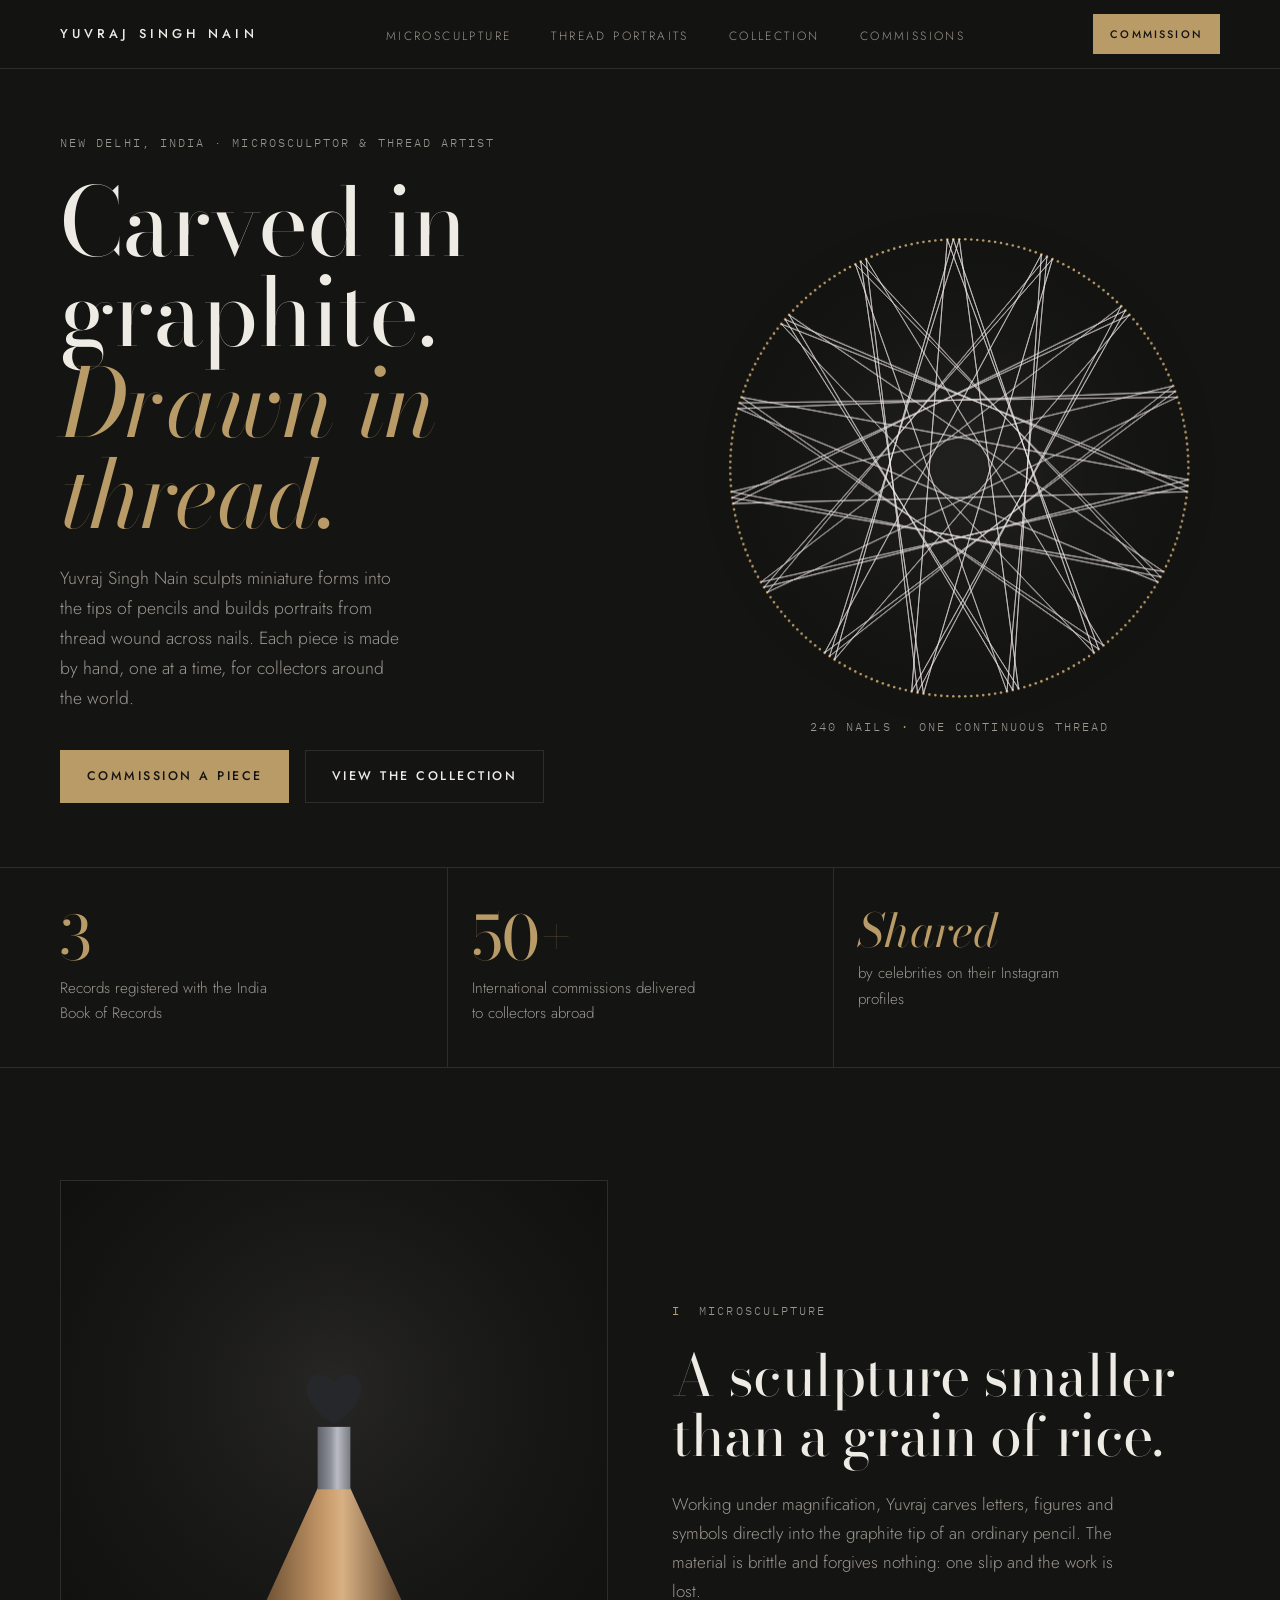
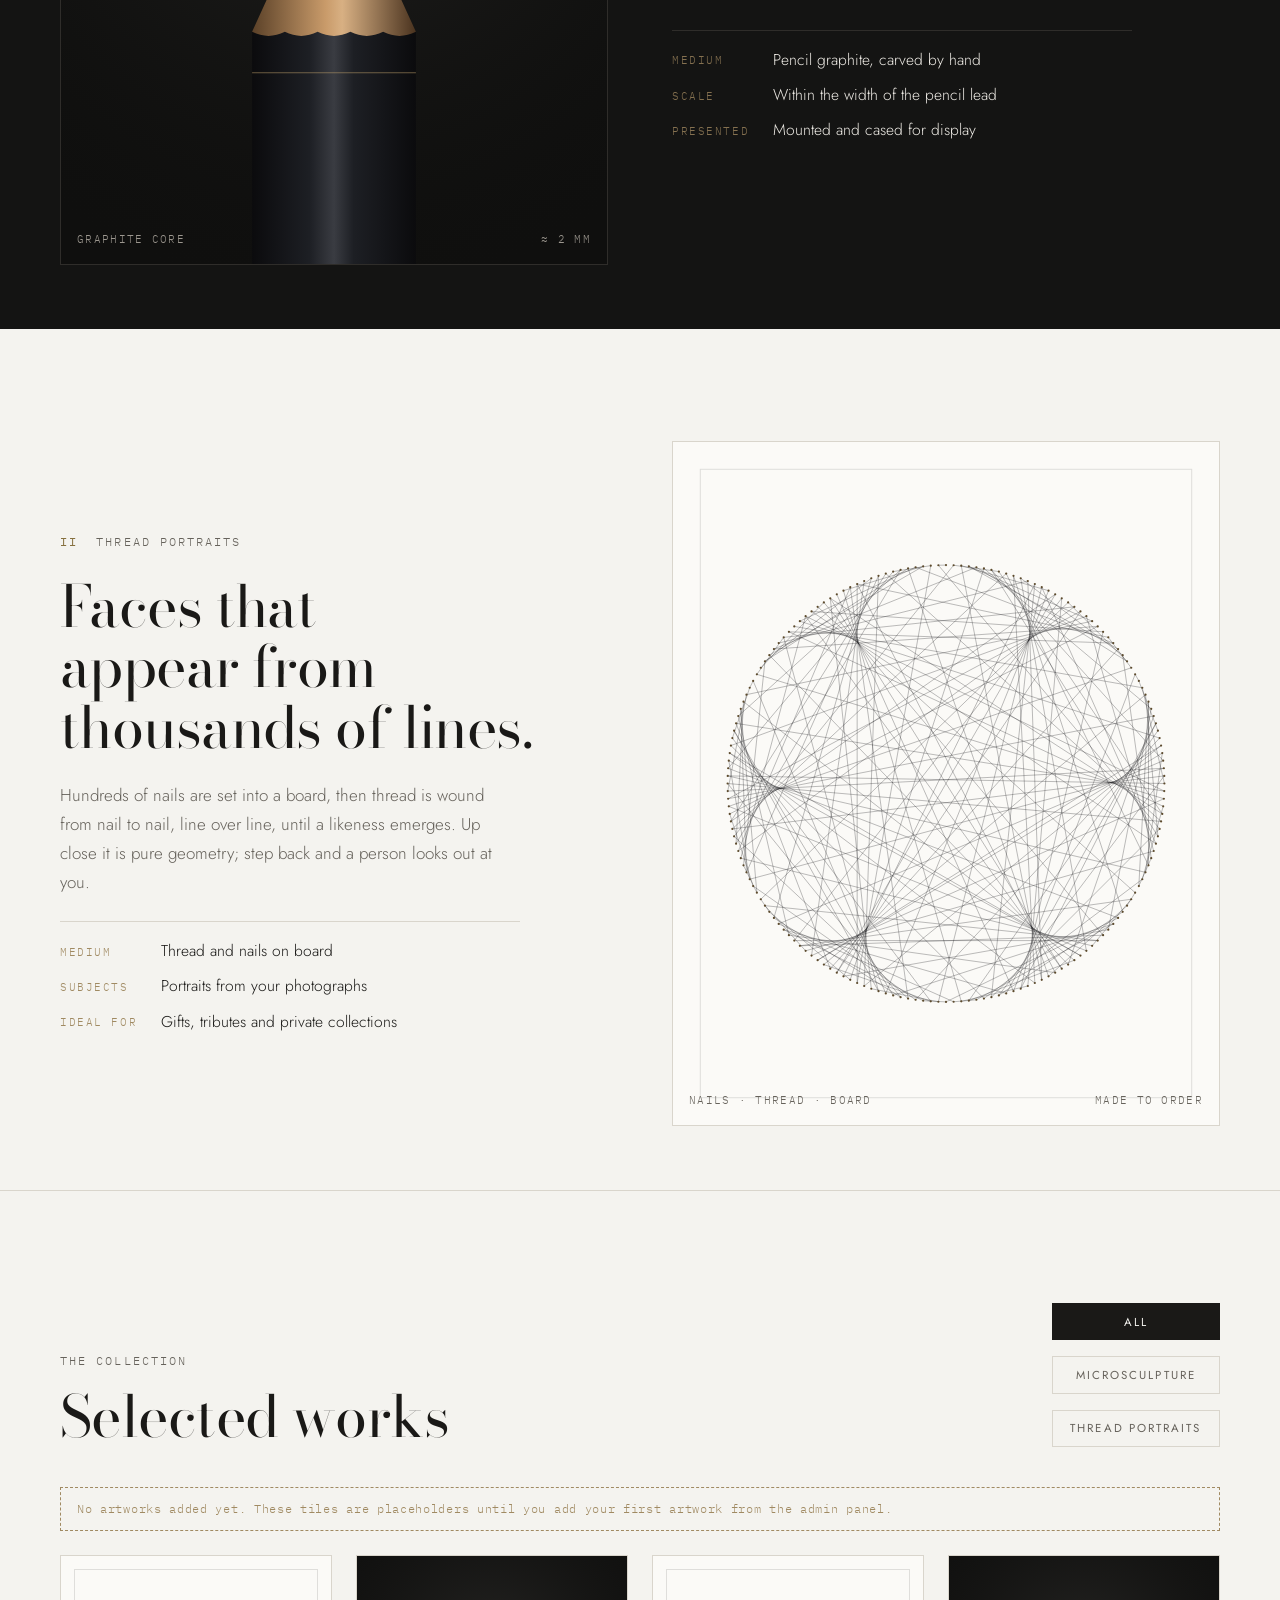
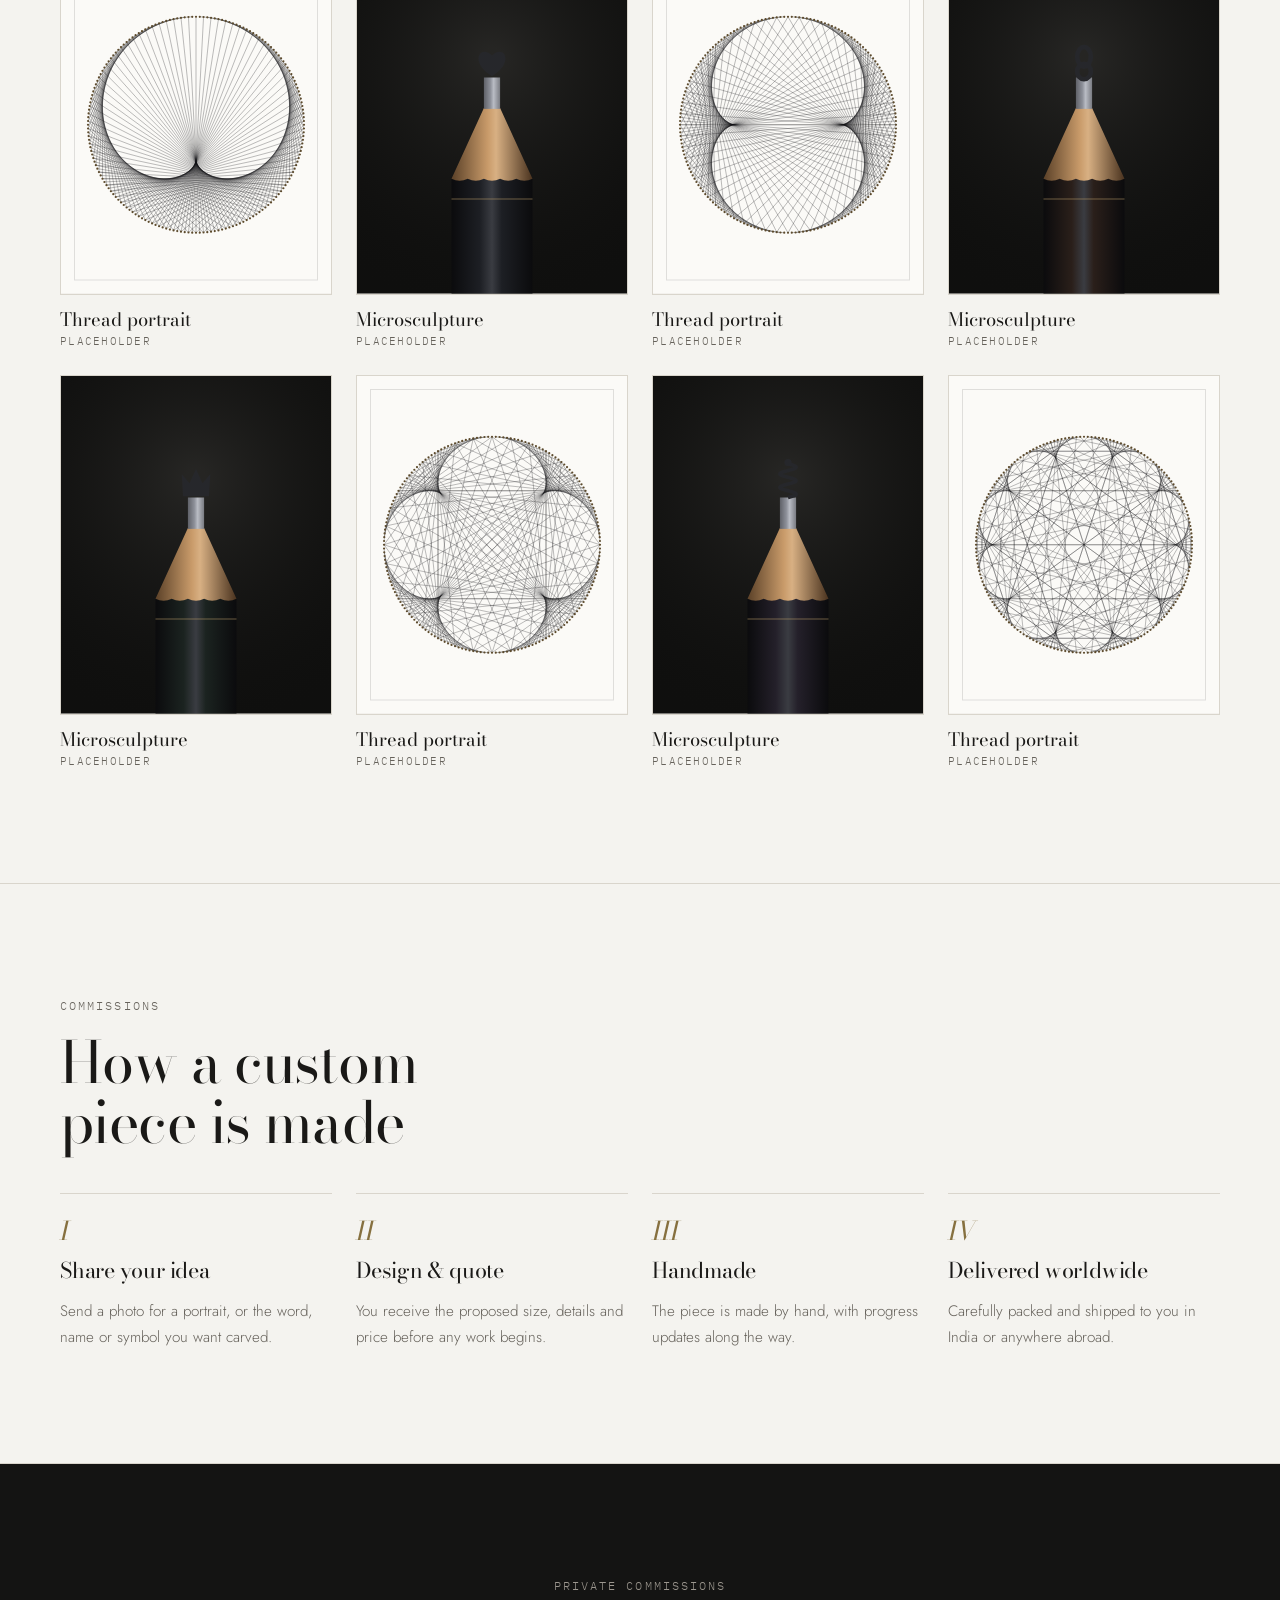
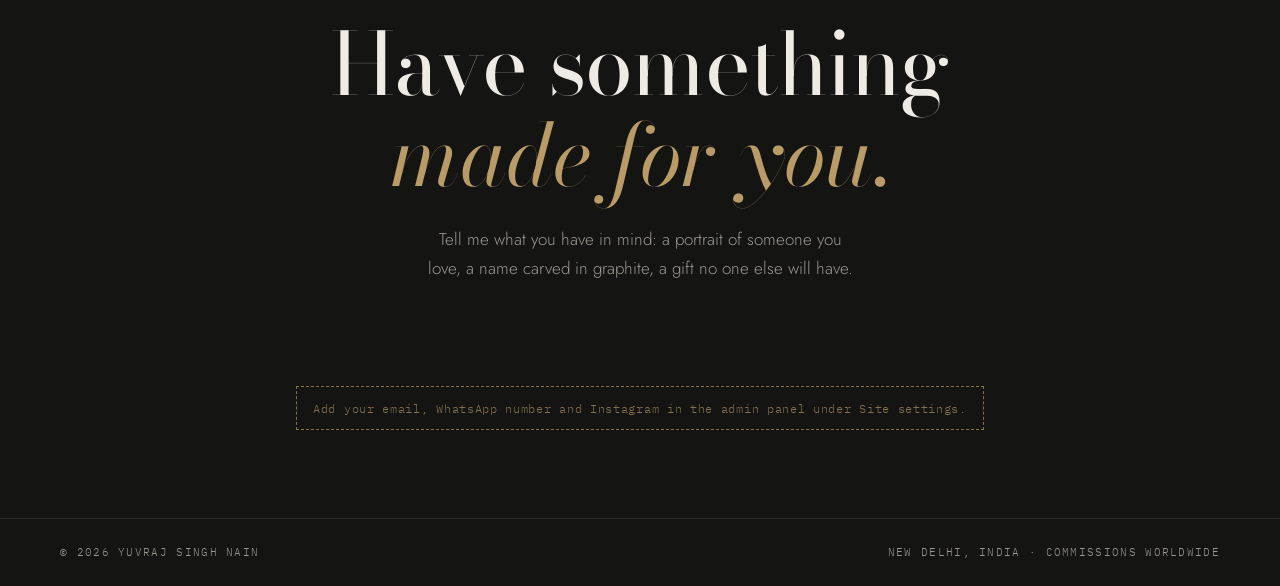
==== index.html @ bcdef19e "Add files via upload" ====
<!doctype html>
<html lang="en">
<head>
<meta charset="utf-8">
<meta name="viewport" content="width=device-width, initial-scale=1, viewport-fit=cover">
<title>Yuvraj Singh Nain</title>
<meta name="claude:viewport-fit-sides" content="cover">
<meta name="description" content="Yuvraj Singh Nain, Delhi-based artist carving microsculptures on pencil tips and creating thread-and-nail portraits. Custom commissions worldwide.">
<meta property="og:title" content="Yuvraj Singh Nain">
<meta property="og:description" content="Microsculptures on pencil tips and thread-and-nail portraits. Custom commissions worldwide.">
<link rel="preconnect" href="https://fonts.googleapis.com">
<link rel="preconnect" href="https://fonts.gstatic.com" crossorigin>
<link rel="stylesheet" href="https://fonts.googleapis.com/css2?family=Bodoni+Moda:ital,opsz,wght@0,6..96,400;0,6..96,500;1,6..96,400&family=Jost:wght@300;400;500&family=IBM+Plex+Mono:wght@400&display=swap">
<style>
/* Layout: a museum of two rooms — a near-black vitrine for the graphite microsculptures and a soft gallery-white room for the thread portraits and collection. Neutral walls so the art carries all the color; antique gold only on numerals and the call to action. */
:root{
  --bg:#141413;          /* vitrine black, neutral */
  --surface:#1C1B19;     /* display plinth */
  --line:#2F2D2A;        /* hairline */
  --fg:#EEEBE5;          /* gallery white */
  --muted:#9C978F;       /* warm grey */
  --brass:#B99B67;       /* antique gold */
  --brass-dim:#857150;
  --on-gold:#141413;
  --display:"Bodoni Moda", "Didot", "Bodoni 72", Georgia, serif;
  --body:"Jost", "Futura", "Century Gothic", system-ui, sans-serif;
  --mono:"IBM Plex Mono", ui-monospace, "SF Mono", Menlo, monospace;
  --s1:.75rem; --s2:1rem; --s3:1.5rem; --s4:2.5rem; --s5:4rem; --s6:7rem;
  color-scheme:dark;
}
*{box-sizing:border-box}
html{scroll-behavior:smooth}
@media (prefers-reduced-motion:reduce){html{scroll-behavior:auto}}
body{margin:0;background:var(--bg);color:var(--fg);font-family:var(--body);font-weight:300;font-size:1.0625rem;line-height:1.7;-webkit-font-smoothing:antialiased}
img{max-width:100%}
[hidden]{display:none!important}
/* gallery-white rooms */
.ivory{--bg:#F4F3EF;--surface:#EBE9E3;--line:#D9D5CC;--fg:#1A1917;--muted:#66625B;--brass:#86703F;--brass-dim:#A08A62;background:var(--bg);color:var(--fg)}
body::before{content:"";position:fixed;inset:0 0 auto;height:env(safe-area-inset-top,0px);z-index:10;background:var(--bg)}
a{color:inherit}
:focus-visible{outline:1px solid var(--brass);outline-offset:4px}
.wrap{max-width:1240px;margin-inline:auto;padding-left:max(16px,env(safe-area-inset-left,0px));padding-right:max(16px,env(safe-area-inset-right,0px))}
@media (min-width:760px){.wrap{padding-left:max(40px,env(safe-area-inset-left,0px));padding-right:max(40px,env(safe-area-inset-right,0px))}}

.eyebrow{font-family:var(--mono);font-size:.72rem;letter-spacing:.18em;text-transform:uppercase;color:var(--muted)}
.eyebrow b{color:var(--brass);font-weight:400}
h1,h2,h3{font-family:var(--display);font-weight:400;margin:0;text-wrap:balance;letter-spacing:-.01em}
h2{font-size:clamp(2.2rem,5vw,3.6rem);line-height:1.05}
p{margin:0}

.btn{display:inline-flex;align-items:center;gap:.7rem;padding:.95rem 1.6rem;font-family:var(--body);font-size:.78rem;font-weight:500;letter-spacing:.2em;text-transform:uppercase;text-decoration:none;border:1px solid var(--brass);color:var(--on-gold);background:var(--brass);transition:background .3s,color .3s;cursor:pointer}
.btn:hover{background:transparent;color:var(--brass)}
.btn.ghost{background:transparent;color:var(--fg);border-color:var(--line)}
.btn.ghost:hover{border-color:var(--brass);color:var(--brass)}
.btn svg{width:14px;height:14px}

header.nav{position:sticky;top:env(safe-area-inset-top,0px);z-index:20;background:color-mix(in srgb,var(--bg) 88%,transparent);backdrop-filter:blur(10px);-webkit-backdrop-filter:blur(10px);border-bottom:1px solid var(--line)}
.nav .wrap{display:flex;align-items:center;justify-content:space-between;gap:var(--s2);height:68px}
.mark{font-family:var(--body);font-weight:500;font-size:.8rem;letter-spacing:.32em;text-decoration:none;white-space:nowrap}
.nav ul{display:flex;gap:var(--s4);list-style:none;margin:0;padding:0}
.nav ul a{font-size:.75rem;letter-spacing:.2em;text-transform:uppercase;text-decoration:none;color:var(--muted);transition:color .25s}
.nav ul a:hover{color:var(--fg)}
.nav .btn{padding:.6rem 1rem;font-size:.68rem}
@media (max-width:820px){.nav ul{display:none}}
@media (max-width:420px){.mark{letter-spacing:.2em;font-size:.72rem}}

.hero{padding-block:var(--s5) var(--s5);border-bottom:1px solid var(--line)}
.hero .wrap{display:grid;grid-template-columns:1.05fr .95fr;gap:var(--s5);align-items:center}
.hero-copy{min-width:0;display:grid;gap:var(--s3)}
.hero h1{font-size:clamp(2.9rem,7.4vw,6.4rem);line-height:.96}
.hero h1 em{font-style:italic;color:var(--brass)}
.hero .lede{max-width:34ch;color:var(--muted);font-size:1.1rem}
.hero .ctas{display:flex;flex-wrap:wrap;gap:var(--s2);padding-top:var(--s1)}
.loom{position:relative;max-width:100%;aspect-ratio:1/1;width:100%;margin:0}
.loom canvas{width:100%;height:100%;display:block}
.loom figcaption{position:absolute;left:0;right:0;bottom:-.5rem;text-align:center}
@media (max-width:860px){.hero .wrap{grid-template-columns:1fr;gap:var(--s4)}.loom{max-width:460px;margin-inline:auto}}

.honours{border-bottom:1px solid var(--line)}
.honours .wrap{display:grid;grid-template-columns:repeat(var(--cols,3),1fr)}
.honour{padding-block:var(--s4);padding-inline:var(--s3);display:grid;gap:.4rem;align-content:start;border-left:1px solid var(--line)}
.honour:first-child{border-left:0;padding-left:0}
.honour .n{font-family:var(--display);font-size:clamp(2.6rem,5vw,3.8rem);line-height:1;color:var(--brass);font-variant-numeric:lining-nums}
.honour .n.word{font-style:italic;font-size:clamp(2rem,3.8vw,2.9rem)}
.honour p{color:var(--muted);font-size:.95rem;max-width:26ch}
@media (max-width:760px){.honours .wrap{grid-template-columns:1fr}.honour{border-left:0;border-top:1px solid var(--line);padding-inline:0;padding-block:var(--s3)}.honour:first-child{border-top:0}}
.records{border-bottom:1px solid var(--line);padding-block:var(--s3)}
.records .wrap{display:flex;flex-wrap:wrap;align-items:baseline;gap:var(--s1) var(--s4)}
.records ul{display:flex;flex-wrap:wrap;gap:var(--s1) var(--s4);list-style:none;margin:0;padding:0}
.records li{font-family:var(--display);font-style:italic;font-size:1.1rem}
.records li::before{content:"✦";font-style:normal;font-size:.6rem;color:var(--brass);margin-right:.6rem;vertical-align:.25em}

.chapter{padding-block:var(--s6) var(--s5)}
.chapter .wrap{display:grid;grid-template-columns:1fr 1fr;gap:var(--s5);align-items:center}
.chapter.flip .plate{order:2}
.plate{position:relative;background:var(--surface);border:1px solid var(--line);aspect-ratio:4/5;max-width:100%;overflow:hidden;margin:0}
.plate canvas,.plate img{width:100%;height:100%;display:block;object-fit:cover}
.plate .scale{position:absolute;left:var(--s2);right:var(--s2);bottom:var(--s2);display:flex;justify-content:space-between;gap:var(--s1);font-family:var(--mono);font-size:.68rem;letter-spacing:.12em;color:var(--muted);text-transform:uppercase}
.plate.has-photo .scale{display:none}
.chapter-copy{min-width:0;display:grid;gap:var(--s3)}
.chapter-copy p{color:var(--muted);max-width:46ch}
.spec{display:grid;grid-template-columns:auto 1fr;gap:.55rem var(--s3);margin:0;padding-top:var(--s2);border-top:1px solid var(--line);max-width:46ch}
.spec dt{font-family:var(--mono);font-size:.7rem;letter-spacing:.14em;text-transform:uppercase;color:var(--brass-dim);padding-top:.3rem}
.spec dd{margin:0;font-size:.98rem}
@media (max-width:860px){.chapter{padding-block:var(--s5) var(--s4)}.chapter .wrap{grid-template-columns:1fr;gap:var(--s4)}.chapter.flip .plate{order:0}}

.collection{padding-block:var(--s6);border-top:1px solid var(--line)}
.col-head{display:flex;flex-wrap:wrap;align-items:end;justify-content:space-between;gap:var(--s3);margin-bottom:var(--s4)}
.col-head > div{display:grid;gap:var(--s2)}
.filters{display:flex;flex-wrap:wrap;gap:.4rem}
.filters button{font-family:var(--body);font-size:.72rem;letter-spacing:.18em;text-transform:uppercase;padding:.6rem 1.1rem;background:transparent;color:var(--muted);border:1px solid var(--line);cursor:pointer;transition:all .25s}
.filters button:hover{color:var(--fg)}
.filters button[aria-pressed="true"]{color:var(--bg);background:var(--fg);border-color:var(--fg)}
.note{font-family:var(--mono);font-size:.72rem;letter-spacing:.06em;color:var(--brass-dim);border:1px dashed var(--brass-dim);padding:.7rem 1rem;margin-bottom:var(--s3)}
.grid{display:grid;grid-template-columns:repeat(4,1fr);gap:var(--s3)}
@media (max-width:1000px){.grid{grid-template-columns:repeat(3,1fr)}}
@media (max-width:720px){.grid{grid-template-columns:repeat(2,1fr);gap:var(--s2)}}
.work{display:grid;gap:.8rem;align-content:start;background:none;border:0;padding:0;color:inherit;text-align:left;cursor:zoom-in;font:inherit;min-width:0}
.work .frame{background:var(--surface);border:1px solid var(--line);aspect-ratio:4/5;max-width:100%;overflow:hidden;position:relative}
.work canvas,.work img{width:100%;height:100%;display:block;object-fit:cover;transition:transform .9s cubic-bezier(.2,.7,.2,1)}
.work:hover canvas,.work:hover img{transform:scale(1.04)}
.work .cap{display:grid;gap:.15rem;min-width:0}
.work .t{font-family:var(--display);font-size:1.15rem;line-height:1.25;overflow-wrap:anywhere}
.work .m{font-family:var(--mono);font-size:.66rem;letter-spacing:.12em;text-transform:uppercase;color:var(--muted)}

.process{padding-block:var(--s6);border-block:1px solid var(--line)}
.process h2{margin-bottom:var(--s4);max-width:16ch}
.steps{display:grid;grid-template-columns:repeat(4,1fr);gap:var(--s3);list-style:none;margin:0;padding:0;counter-reset:step}
.steps li{counter-increment:step;display:grid;gap:.6rem;align-content:start;padding-top:var(--s3);border-top:1px solid var(--line)}
.steps li::before{content:counter(step,upper-roman);font-family:var(--display);font-style:italic;font-size:1.6rem;color:var(--brass);line-height:1}
.steps h3{font-size:1.35rem}
.steps p{color:var(--muted);font-size:.95rem}
@media (max-width:900px){.steps{grid-template-columns:1fr 1fr}}
@media (max-width:520px){.steps{grid-template-columns:1fr}}

.contact{padding-block:var(--s6) var(--s5);text-align:center}
.contact .wrap{display:grid;justify-items:center;gap:var(--s3)}
.contact h2{font-size:clamp(2.6rem,7vw,5.4rem);max-width:14ch}
.contact h2 em{font-style:italic;color:var(--brass)}
.contact .lede{color:var(--muted);max-width:44ch}
.contact .ctas{display:flex;flex-wrap:wrap;justify-content:center;gap:var(--s2);padding-top:var(--s2)}
.contact-lines{display:flex;flex-wrap:wrap;justify-content:center;gap:var(--s1) var(--s4);font-family:var(--mono);font-size:.78rem;letter-spacing:.06em;color:var(--muted);padding-top:var(--s2)}
.contact-lines span{user-select:all;overflow-wrap:anywhere}

footer{border-top:1px solid var(--line);padding-block:var(--s3)}
footer .wrap{display:flex;flex-wrap:wrap;justify-content:space-between;gap:var(--s2);font-family:var(--mono);font-size:.68rem;letter-spacing:.12em;text-transform:uppercase;color:var(--muted)}

.lb{position:fixed;inset:0;z-index:50;background:color-mix(in srgb,var(--bg) 97%,transparent);display:grid;grid-template-rows:auto 1fr auto;padding:calc(env(safe-area-inset-top,0px) + 12px) max(16px,env(safe-area-inset-right,0px)) calc(env(safe-area-inset-bottom,0px) + 16px) max(16px,env(safe-area-inset-left,0px))}
.lb-top{display:flex;justify-content:space-between;align-items:center;gap:var(--s2)}
.lb button.x,.lb-nav button{background:transparent;color:var(--fg);border:1px solid var(--line);font-family:var(--body);font-size:.72rem;letter-spacing:.18em;text-transform:uppercase;padding:.6rem 1rem;cursor:pointer}
.lb button:hover{border-color:var(--brass);color:var(--brass)}
.lb-stage{display:grid;place-items:center;min-height:0;padding-block:var(--s2)}
.lb-stage canvas{max-height:100%;max-width:100%;aspect-ratio:4/5;height:min(72vh,900px);width:auto;border:1px solid var(--line)}
.lb-stage img{max-height:min(74vh,1100px);max-width:100%;object-fit:contain;display:block}
.lb-nav{display:flex;justify-content:space-between;align-items:center;gap:var(--s2)}
.lb-cap{text-align:center;display:grid;gap:.2rem;min-width:0}
.lb-cap .t{font-family:var(--display);font-size:1.4rem}
.lb-cap .d{color:var(--muted);font-size:.92rem;max-width:56ch;margin-inline:auto}

.reveal{animation:rise 1.1s cubic-bezier(.2,.7,.2,1) both}
.reveal.d2{animation-delay:.12s}.reveal.d3{animation-delay:.24s}.reveal.d4{animation-delay:.36s}
@keyframes rise{from{transform:translateY(14px);opacity:.001}to{transform:none;opacity:1}}
@media (prefers-reduced-motion:reduce){.reveal{animation:none}.work canvas,.work img{transition:none}}
</style>
</head>
<body>

<header class="nav">
  <div class="wrap">
    <a class="mark" href="#top">YUVRAJ SINGH NAIN</a>
    <ul>
      <li><a href="#microsculpture">Microsculpture</a></li>
      <li><a href="#thread">Thread portraits</a></li>
      <li><a href="#collection">Collection</a></li>
      <li><a href="#commission">Commissions</a></li>
    </ul>
    <a class="btn" href="#contact">Commission</a>
  </div>
</header>

<main id="top">
  <section class="hero">
    <div class="wrap">
      <div class="hero-copy">
        <p class="eyebrow reveal" data-k="tagline">New Delhi, India · Microsculptor &amp; thread artist</p>
        <h1 class="reveal d2"><span data-k="heading_line1">Carved in graphite.</span><br><em data-k="heading_line2">Drawn in thread.</em></h1>
        <p class="lede reveal d3" data-k="intro"></p>
        <div class="ctas reveal d4">
          <a class="btn" href="#contact">Commission a piece</a>
          <a class="btn ghost" href="#collection">View the collection</a>
        </div>
      </div>
      <figure class="loom reveal d2">
        <canvas id="loom" aria-label="Animated thread artwork: a single thread woven between nails around a circle"></canvas>
        <figcaption class="eyebrow">240 nails <b>·</b> one continuous thread</figcaption>
      </figure>
    </div>
  </section>

  <section class="honours" aria-label="Recognition">
    <div class="wrap" id="honours"></div>
  </section>
  <section class="records" id="records" hidden aria-label="India Book of Records">
    <div class="wrap">
      <span class="eyebrow">India Book of Records</span>
      <ul id="records-list"></ul>
    </div>
  </section>

  <section class="chapter" id="microsculpture">
    <div class="wrap">
      <figure class="plate" id="micro-plate">
        <canvas data-art="pencil" data-v="0" aria-label="Illustration of a pencil tip carved into a miniature form"></canvas>
        <div class="scale"><span>Graphite core</span><span>≈ 2 mm</span></div>
      </figure>
      <div class="chapter-copy">
        <p class="eyebrow"><b>I</b> &nbsp;Microsculpture</p>
        <h2 data-k="micro_heading"></h2>
        <p data-k="micro_text"></p>
        <dl class="spec">
          <dt>Medium</dt><dd>Pencil graphite, carved by hand</dd>
          <dt>Scale</dt><dd>Within the width of the pencil lead</dd>
          <dt>Presented</dt><dd>Mounted and cased for display</dd>
        </dl>
      </div>
    </div>
  </section>

  <section class="chapter flip ivory" id="thread">
    <div class="wrap">
      <figure class="plate" id="thread-plate">
        <canvas data-art="thread" data-v="3" aria-label="Illustration of thread stretched between nails on a board"></canvas>
        <div class="scale"><span>Nails · thread · board</span><span>Made to order</span></div>
      </figure>
      <div class="chapter-copy">
        <p class="eyebrow"><b>II</b> &nbsp;Thread portraits</p>
        <h2 data-k="thread_heading"></h2>
        <p data-k="thread_text"></p>
        <dl class="spec">
          <dt>Medium</dt><dd>Thread and nails on board</dd>
          <dt>Subjects</dt><dd>Portraits from your photographs</dd>
          <dt>Ideal for</dt><dd>Gifts, tributes and private collections</dd>
        </dl>
      </div>
    </div>
  </section>

  <section class="collection ivory" id="collection">
    <div class="wrap">
      <div class="col-head">
        <div>
          <p class="eyebrow">The collection</p>
          <h2>Selected works</h2>
        </div>
        <div class="filters" role="group" aria-label="Filter works">
          <button type="button" id="f-all" data-f="all" aria-pressed="true">All</button>
          <button type="button" id="f-pencil" data-f="pencil" aria-pressed="false">Microsculpture</button>
          <button type="button" id="f-thread" data-f="thread" aria-pressed="false">Thread portraits</button>
        </div>
      </div>
      <p class="note" id="empty-note" hidden>No artworks added yet. These tiles are placeholders until you add your first artwork from the admin panel.</p>
      <div class="grid" id="grid"></div>
    </div>
  </section>

  <section class="process ivory" id="commission">
    <div class="wrap">
      <p class="eyebrow" style="margin-bottom:var(--s2)">Commissions</p>
      <h2>How a custom piece is made</h2>
      <ol class="steps">
        <li><h3>Share your idea</h3><p>Send a photo for a portrait, or the word, name or symbol you want carved.</p></li>
        <li><h3>Design &amp; quote</h3><p>You receive the proposed size, details and price before any work begins.</p></li>
        <li><h3>Handmade</h3><p>The piece is made by hand, with progress updates along the way.</p></li>
        <li><h3>Delivered worldwide</h3><p>Carefully packed and shipped to you in India or anywhere abroad.</p></li>
      </ol>
    </div>
  </section>

  <section class="contact" id="contact">
    <div class="wrap">
      <p class="eyebrow">Private commissions</p>
      <h2><span data-k="contact_heading_1"></span> <em data-k="contact_heading_2"></em></h2>
      <p class="lede" data-k="contact_text"></p>
      <div class="ctas">
        <a class="btn" id="c-email" href="#" hidden>
          <svg viewBox="0 0 16 16" fill="none" stroke="currentColor" stroke-width="1.2" aria-hidden="true"><rect x="1.5" y="3" width="13" height="10"/><path d="M1.5 3.5 8 9l6.5-5.5"/></svg>
          Contact me
        </a>
        <a class="btn ghost" id="c-wa" href="#" target="_blank" rel="noopener" hidden>WhatsApp</a>
        <a class="btn ghost" id="c-ig" href="#" target="_blank" rel="noopener" hidden>Instagram</a>
      </div>
      <div class="contact-lines">
        <span id="l-email" hidden></span>
        <span id="l-wa" hidden></span>
      </div>
      <p class="note" id="contact-note" hidden>Add your email, WhatsApp number and Instagram in the admin panel under Site settings.</p>
    </div>
  </section>
</main>

<footer>
  <div class="wrap">
    <span>© <span id="year">2026</span> Yuvraj Singh Nain</span>
    <span>New Delhi, India · Commissions worldwide</span>
  </div>
</footer>

<div class="lb" id="lb" hidden role="dialog" aria-modal="true" aria-label="Artwork viewer">
  <div class="lb-top"><span class="eyebrow" id="lb-count"></span><button type="button" class="x" id="lb-close">Close</button></div>
  <div class="lb-stage" id="lb-stage"></div>
  <div class="lb-nav">
    <button type="button" id="lb-prev" aria-label="Previous work">Prev</button>
    <div class="lb-cap"><span class="t" id="lb-t"></span><span class="eyebrow" id="lb-m"></span><span class="d" id="lb-d"></span></div>
    <button type="button" id="lb-next" aria-label="Next work">Next</button>
  </div>
</div>

<script>
(() => {
  /* Default content, used only if the content files can't be loaded. */
  const DEFAULT_SITE = {
    tagline:"New Delhi, India · Microsculptor & thread artist",
    heading_line1:"Carved in graphite.", heading_line2:"Drawn in thread.",
    intro:"Yuvraj Singh Nain sculpts miniature forms into the tips of pencils and builds portraits from thread wound across nails. Each piece is made by hand, one at a time, for collectors around the world.",
    honours:[{number:"3",text:"Records registered with the India Book of Records"},{number:"50+",text:"International commissions delivered to collectors abroad"},{number:"Shared",text:"by celebrities on their Instagram profiles"}],
    records:[],
    micro_heading:"A sculpture smaller than a grain of rice.",
    micro_text:"Working under magnification, Yuvraj carves letters, figures and symbols directly into the graphite tip of an ordinary pencil. The material is brittle and forgives nothing: one slip and the work is lost.",
    micro_image:"",
    thread_heading:"Faces that appear from thousands of lines.",
    thread_text:"Hundreds of nails are set into a board, then thread is wound from nail to nail, line over line, until a likeness emerges. Up close it is pure geometry; step back and a person looks out at you.",
    thread_image:"",
    contact_heading_1:"Have something", contact_heading_2:"made for you.",
    contact_text:"Tell me what you have in mind: a portrait of someone you love, a name carved in graphite, a gift no one else will have.",
    email:"", whatsapp:"", instagram:""
  };

  const getJSON = async (path, fallback) => {
    try { const r = await fetch(path, {cache:'no-cache'}); if (!r.ok) throw 0; return await r.json(); }
    catch(e){ return fallback; }
  };
  /* Image paths saved by the admin panel may start with "/"; make them relative so the site works at any address. */
  const src = p => (p || '').trim().replace(/^\/+/, '');

  const C = getComputedStyle(document.documentElement);
  const BRASS = C.getPropertyValue('--brass').trim() || '#B99B67';
  const reduce = matchMedia('(prefers-reduced-motion: reduce)').matches;

  function fit(cv, ratio){
    const dpr = Math.min(window.devicePixelRatio || 1, 2);
    const r = cv.getBoundingClientRect();
    const w = Math.max(200, r.width || 400);
    const h = ratio ? w * ratio : Math.max(200, r.height || w);
    cv.width = Math.round(w * dpr); cv.height = Math.round(h * dpr);
    const ctx = cv.getContext('2d'); ctx.setTransform(dpr,0,0,dpr,0,0);
    return {ctx, w, h};
  }

  /* ---------- hero loom ---------- */
  const loom = document.getElementById('loom');
  let loomTimer;
  function drawLoom(){
    cancelAnimationFrame(loomTimer);
    const {ctx, w, h} = fit(loom);
    const N = 240, cx = w/2, cy = h/2, R = Math.min(w,h)*0.44;
    const pts = Array.from({length:N}, (_,i) => { const a = i/N*Math.PI*2 - Math.PI/2; return [cx + R*Math.cos(a), cy + R*Math.sin(a)]; });
    const seq = []; let cur = 0;
    for (let i=0;i<N*2;i++){ seq.push(cur); cur = (cur + 97 + (i%3===0?13:0)) % N; }
    ctx.clearRect(0,0,w,h);
    const g = ctx.createRadialGradient(cx,cy,R*0.1,cx,cy,R*1.15);
    g.addColorStop(0,'rgba(238,235,229,0.06)'); g.addColorStop(1,'rgba(0,0,0,0)');
    ctx.fillStyle = g; ctx.fillRect(0,0,w,h);
    ctx.fillStyle = BRASS;
    pts.forEach(([x,y]) => { ctx.beginPath(); ctx.arc(x,y,1.3,0,Math.PI*2); ctx.fill(); });
    ctx.lineWidth = .45; ctx.strokeStyle = 'rgba(238,235,229,0.32)';
    const seg = i => { const a = pts[seq[i]], b = pts[seq[i+1]]; ctx.beginPath(); ctx.moveTo(a[0],a[1]); ctx.lineTo(b[0],b[1]); ctx.stroke(); };
    if (reduce){ for (let i=0;i<seq.length-1;i++) seg(i); return; }
    let i = 0; const start = Math.floor(seq.length/3);
    for (; i<start; i++) seg(i);
    const step = () => { for (let k=0;k<6 && i<seq.length-1;k++,i++) seg(i); if (i<seq.length-1) loomTimer = requestAnimationFrame(step); };
    loomTimer = requestAnimationFrame(step);
  }

  /* ---------- placeholder drawings (shown only until real photos are added) ---------- */
  function pencil(ctx, w, h, v){
    ctx.fillStyle = '#0F0F0E'; ctx.fillRect(0,0,w,h);
    const sp = ctx.createRadialGradient(w/2,h*0.3,10,w/2,h*0.35,h*0.75);
    sp.addColorStop(0,'rgba(236,231,221,0.10)'); sp.addColorStop(1,'rgba(0,0,0,0)');
    ctx.fillStyle = sp; ctx.fillRect(0,0,w,h);
    const cx = w/2, bw = w*0.30, cw = bw*0.2, yBody = h*0.66, yCone = h*0.45, yCore = h*0.36;
    const paintC = ['#1d1f24','#2a1f1a','#1b2320','#24202a'][v%4];
    const bg = ctx.createLinearGradient(cx-bw/2,0,cx+bw/2,0);
    bg.addColorStop(0,'#0b0b0d'); bg.addColorStop(.35,paintC); bg.addColorStop(.5,'#3a3c42'); bg.addColorStop(.62,paintC); bg.addColorStop(1,'#0b0b0d');
    ctx.fillStyle = bg; ctx.fillRect(cx-bw/2,yBody,bw,h-yBody);
    ctx.strokeStyle = 'rgba(185,155,103,0.55)'; ctx.lineWidth = 1;
    ctx.beginPath(); ctx.moveTo(cx-bw/2,yBody+h*0.06); ctx.lineTo(cx+bw/2,yBody+h*0.06); ctx.stroke();
    const wg = ctx.createLinearGradient(cx-bw/2,0,cx+bw/2,0);
    wg.addColorStop(0,'#5b4128'); wg.addColorStop(.45,'#c99b6a'); wg.addColorStop(.55,'#d8b083'); wg.addColorStop(1,'#4a331f');
    ctx.fillStyle = wg;
    ctx.beginPath(); ctx.moveTo(cx-bw/2,yBody); ctx.lineTo(cx-cw/2,yCone); ctx.lineTo(cx+cw/2,yCone); ctx.lineTo(cx+bw/2,yBody);
    for (let k=5;k>=0;k--){ const x = cx-bw/2 + bw*k/5; ctx.quadraticCurveTo(x+bw/10, yBody+h*0.012, x, yBody); }
    ctx.closePath(); ctx.fill();
    const gg = ctx.createLinearGradient(cx-cw,0,cx+cw,0);
    gg.addColorStop(0,'#26272b'); gg.addColorStop(.45,'#8d9099'); gg.addColorStop(.55,'#b9bcc4'); gg.addColorStop(1,'#2a2b30');
    ctx.fillStyle = gg; ctx.strokeStyle = gg;
    ctx.fillRect(cx-cw/2,yCore,cw,yCone-yCore+1);
    const s = cw*1.6, ty = yCore - s*0.55;
    ctx.save(); ctx.translate(cx,ty);
    if (v%4===0){ ctx.beginPath(); ctx.moveTo(0,s*0.5); ctx.bezierCurveTo(-s*0.9,-s*0.05,-s*0.45,-s*0.75,0,-s*0.3); ctx.bezierCurveTo(s*0.45,-s*0.75,s*0.9,-s*0.05,0,s*0.5); ctx.fill(); }
    else if (v%4===1){ ctx.lineWidth = cw*0.28; ctx.beginPath(); ctx.ellipse(0,-s*0.25,cw*0.42,s*0.38,0,0,Math.PI*2); ctx.stroke(); ctx.beginPath(); ctx.ellipse(0,s*0.32,cw*0.42,s*0.3,0,0,Math.PI*2); ctx.stroke(); }
    else if (v%4===2){ ctx.beginPath(); ctx.moveTo(-s*0.5,s*0.5); ctx.lineTo(-s*0.55,-s*0.35); ctx.lineTo(-s*0.25,0); ctx.lineTo(0,-s*0.55); ctx.lineTo(s*0.25,0); ctx.lineTo(s*0.55,-s*0.35); ctx.lineTo(s*0.5,s*0.5); ctx.closePath(); ctx.fill(); }
    else { ctx.lineWidth = cw*0.22; ctx.beginPath(); for (let t=0;t<=1;t+=0.01){ const y = s*0.55 - t*s*1.3; const x = Math.sin(t*Math.PI*5)*cw*0.5; t===0?ctx.moveTo(x,y):ctx.lineTo(x,y); } ctx.stroke(); ctx.beginPath(); ctx.arc(0,-s*0.8,cw*0.22,0,Math.PI*2); ctx.fill(); }
    ctx.restore();
  }
  function thread(ctx, w, h, v){
    ctx.fillStyle = '#FBFAF7'; ctx.fillRect(0,0,w,h);
    const pad = w*0.1;
    ctx.strokeStyle = 'rgba(17,18,20,0.12)'; ctx.lineWidth = 1; ctx.strokeRect(pad*0.5,pad*0.5,w-pad,h-pad);
    const cx = w/2, cy = h/2, R = Math.min(w,h)/2 - pad, N = 180, k = [2,3,5,7.04,11,1.5][v%6];
    const pts = Array.from({length:N}, (_,i) => { const a = i/N*Math.PI*2 - Math.PI/2; return [cx+R*Math.cos(a), cy+R*Math.sin(a)]; });
    ctx.lineWidth = .5; ctx.strokeStyle = 'rgba(17,18,20,0.55)';
    for (let i=0;i<N;i++){ const j = Math.floor(i*k)%N; ctx.beginPath(); ctx.moveTo(pts[i][0],pts[i][1]); ctx.lineTo(pts[j][0],pts[j][1]); ctx.stroke(); }
    ctx.fillStyle = '#5c4a2c';
    pts.forEach(([x,y]) => { ctx.beginPath(); ctx.arc(x,y,1.1,0,Math.PI*2); ctx.fill(); });
  }
  function paint(cv, kind, v, ratio){ const {ctx,w,h} = fit(cv, ratio); (kind==='pencil'?pencil:thread)(ctx,w,h,v); }

  const PLACEHOLDERS = [
    {category:'thread',v:0},{category:'pencil',v:0},{category:'thread',v:1},{category:'pencil',v:1},
    {category:'pencil',v:2},{category:'thread',v:2},{category:'pencil',v:3},{category:'thread',v:4}
  ].map(p => ({...p, placeholder:true, title:p.category==='pencil'?'Microsculpture':'Thread portrait', details:'Placeholder'}));

  const LABEL = {pencil:'Microsculpture', thread:'Thread portrait'};
  let works = [], shown = [];

  function media(item, ratio){
    if (!item.placeholder && item.image){
      const img = new Image(); img.src = src(item.image); img.alt = item.title || 'Artwork'; img.loading = 'lazy'; img.decoding = 'async';
      return img;
    }
    const cv = document.createElement('canvas'); cv.setAttribute('aria-hidden','true');
    requestAnimationFrame(() => paint(cv, item.category, item.v||0, ratio));
    return cv;
  }

  /* ---------- content binding ---------- */
  function applySite(s){
    document.querySelectorAll('[data-k]').forEach(el => { const v = s[el.dataset.k]; if (typeof v === 'string' && v.trim()) el.textContent = v; });

    const hon = (s.honours || []).filter(h => h && (h.number || h.text));
    const hw = document.getElementById('honours');
    hw.innerHTML = ''; hw.style.setProperty('--cols', Math.max(1, Math.min(hon.length, 4)));
    hon.forEach(h => {
      const d = document.createElement('div'); d.className = 'honour';
      const n = document.createElement('span'); n.className = 'n' + (/\d/.test(h.number||'') ? '' : ' word'); n.textContent = h.number || '';
      const p = document.createElement('p'); p.textContent = h.text || '';
      d.append(n, p); hw.appendChild(d);
    });
    hw.parentElement.hidden = !hon.length;

    const recs = (s.records || []).filter(r => typeof r === 'string' && r.trim());
    const rl = document.getElementById('records-list'); rl.innerHTML = '';
    recs.forEach(r => { const li = document.createElement('li'); li.textContent = r; rl.appendChild(li); });
    document.getElementById('records').hidden = !recs.length;

    [['micro-plate', s.micro_image, 'Microsculpture by Yuvraj Singh Nain'], ['thread-plate', s.thread_image, 'Thread portrait by Yuvraj Singh Nain']].forEach(([id, im, alt]) => {
      if (!im) return;
      const fig = document.getElementById(id), img = new Image();
      img.src = src(im); img.alt = alt; img.decoding = 'async';
      fig.querySelector('canvas').replaceWith(img); fig.classList.add('has-photo');
    });

    const email = (s.email||'').trim(), wa = (s.whatsapp||'').replace(/[^\d]/g,''), ig = (s.instagram||'').trim();
    const show = (id, href, text, lineId) => {
      const a = document.getElementById(id); a.href = href; a.hidden = false;
      if (lineId){ const l = document.getElementById(lineId); l.textContent = text; l.hidden = false; }
    };
    if (email) show('c-email', 'mailto:' + email + '?subject=' + encodeURIComponent('Custom artwork enquiry'), email, 'l-email');
    if (wa) show('c-wa', 'https://wa.me/' + wa + '?text=' + encodeURIComponent('Hello Yuvraj, I would like to commission an artwork.'), '+' + wa, 'l-wa');
    if (ig){ const url = /^https?:\/\//.test(ig) ? ig : 'https://instagram.com/' + ig.replace(/^@/,''); show('c-ig', url); }
    document.getElementById('contact-note').hidden = !!(email || wa || ig);
  }

  /* ---------- gallery ---------- */
  const grid = document.getElementById('grid');
  function render(){
    grid.innerHTML = '';
    shown.forEach((wk, idx) => {
      const b = document.createElement('button'); b.type = 'button'; b.className = 'work';
      const frame = document.createElement('div'); frame.className = 'frame'; frame.appendChild(media(wk, 1.25));
      const cap = document.createElement('div'); cap.className = 'cap';
      const t = document.createElement('span'); t.className = 't'; t.textContent = wk.title || LABEL[wk.category] || 'Artwork';
      const m = document.createElement('span'); m.className = 'm'; m.textContent = wk.details || LABEL[wk.category] || '';
      cap.append(t, m); b.append(frame, cap);
      b.setAttribute('aria-label', 'Open ' + t.textContent);
      b.addEventListener('click', () => openLB(idx));
      grid.appendChild(b);
    });
  }
  document.querySelectorAll('.filters button').forEach(btn => btn.addEventListener('click', () => {
    document.querySelectorAll('.filters button').forEach(x => x.setAttribute('aria-pressed', String(x===btn)));
    const f = btn.dataset.f; shown = f==='all' ? works.slice() : works.filter(w => w.category===f); render();
  }));

  /* ---------- lightbox ---------- */
  const lb = document.getElementById('lb'), stage = document.getElementById('lb-stage');
  let cur = 0, lastFocus = null;
  function showLB(){
    const wk = shown[cur]; if (!wk) return;
    stage.innerHTML = '';
    const el = (!wk.placeholder && wk.image) ? Object.assign(new Image(), {src:src(wk.image), alt:wk.title||'Artwork'}) : document.createElement('canvas');
    stage.appendChild(el);
    if (el.tagName === 'CANVAS') requestAnimationFrame(() => paint(el, wk.category, wk.v||0, 1.25));
    document.getElementById('lb-t').textContent = wk.title || LABEL[wk.category] || 'Artwork';
    document.getElementById('lb-m').textContent = [LABEL[wk.category], wk.details].filter(Boolean).join(' · ');
    document.getElementById('lb-d').textContent = wk.description || '';
    document.getElementById('lb-count').textContent = (cur+1) + ' / ' + shown.length;
  }
  function openLB(i){ lastFocus = document.activeElement; cur = i; lb.hidden = false; document.body.style.overflow = 'hidden'; showLB(); document.getElementById('lb-close').focus(); }
  function closeLB(){ lb.hidden = true; document.body.style.overflow = ''; if (lastFocus) lastFocus.focus(); }
  const move = d => { cur = (cur + d + shown.length) % shown.length; showLB(); };
  document.getElementById('lb-close').addEventListener('click', closeLB);
  document.getElementById('lb-prev').addEventListener('click', () => move(-1));
  document.getElementById('lb-next').addEventListener('click', () => move(1));
  document.addEventListener('keydown', e => { if (lb.hidden) return; if (e.key==='Escape') closeLB(); if (e.key==='ArrowLeft') move(-1); if (e.key==='ArrowRight') move(1); });
  lb.addEventListener('click', e => { if (e.target === lb || e.target === stage) closeLB(); });

  function plates(){ document.querySelectorAll('canvas[data-art]').forEach(cv => paint(cv, cv.dataset.art, +cv.dataset.v)); }

  document.getElementById('year').textContent = new Date().getFullYear();

  // Show defaults immediately so the page is never blank, then fill from the content files.
  applySite(DEFAULT_SITE);
  Promise.all([getJSON('content/site.json', DEFAULT_SITE), getJSON('content/works.json', [])]).then(([site, list]) => {
    applySite({...DEFAULT_SITE, ...site});
    const real = (Array.isArray(list) ? list : []).filter(w => w && w.image);
    real.forEach(w => { if (w.category !== 'pencil' && w.category !== 'thread') w.category = 'thread'; });
    works = real.length ? real : PLACEHOLDERS;
    document.getElementById('empty-note').hidden = !!real.length;
    shown = works.slice(); render();
  });

  const go = () => { drawLoom(); plates(); };
  (document.fonts && document.fonts.ready ? document.fonts.ready : Promise.resolve()).then(go);
  let rt; addEventListener('resize', () => { clearTimeout(rt); rt = setTimeout(() => {
    drawLoom(); plates();
    grid.querySelectorAll('canvas').forEach((cv,i) => { const wk = shown[i]; if (wk) paint(cv, wk.category, wk.v||0, 1.25); });
    if (!lb.hidden) showLB();
  }, 200); });
})();
</script>
</body>
</html>
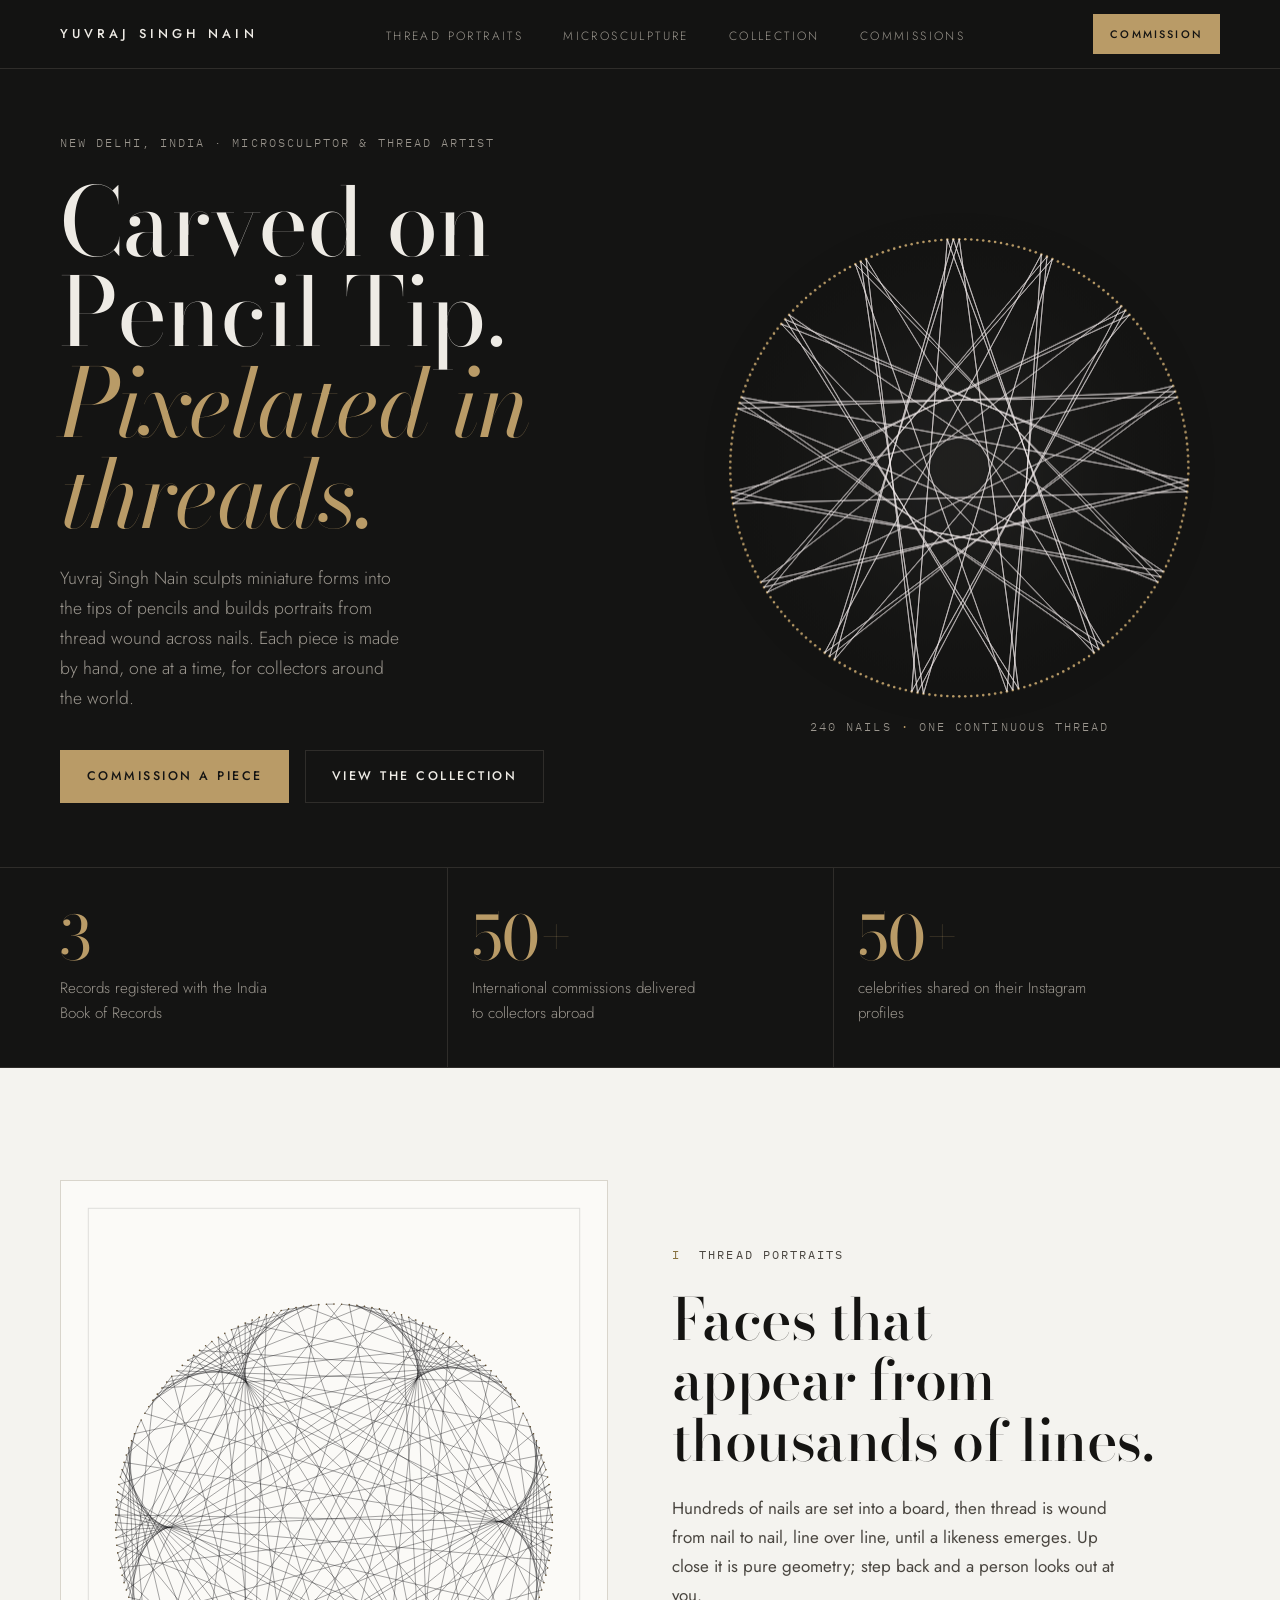
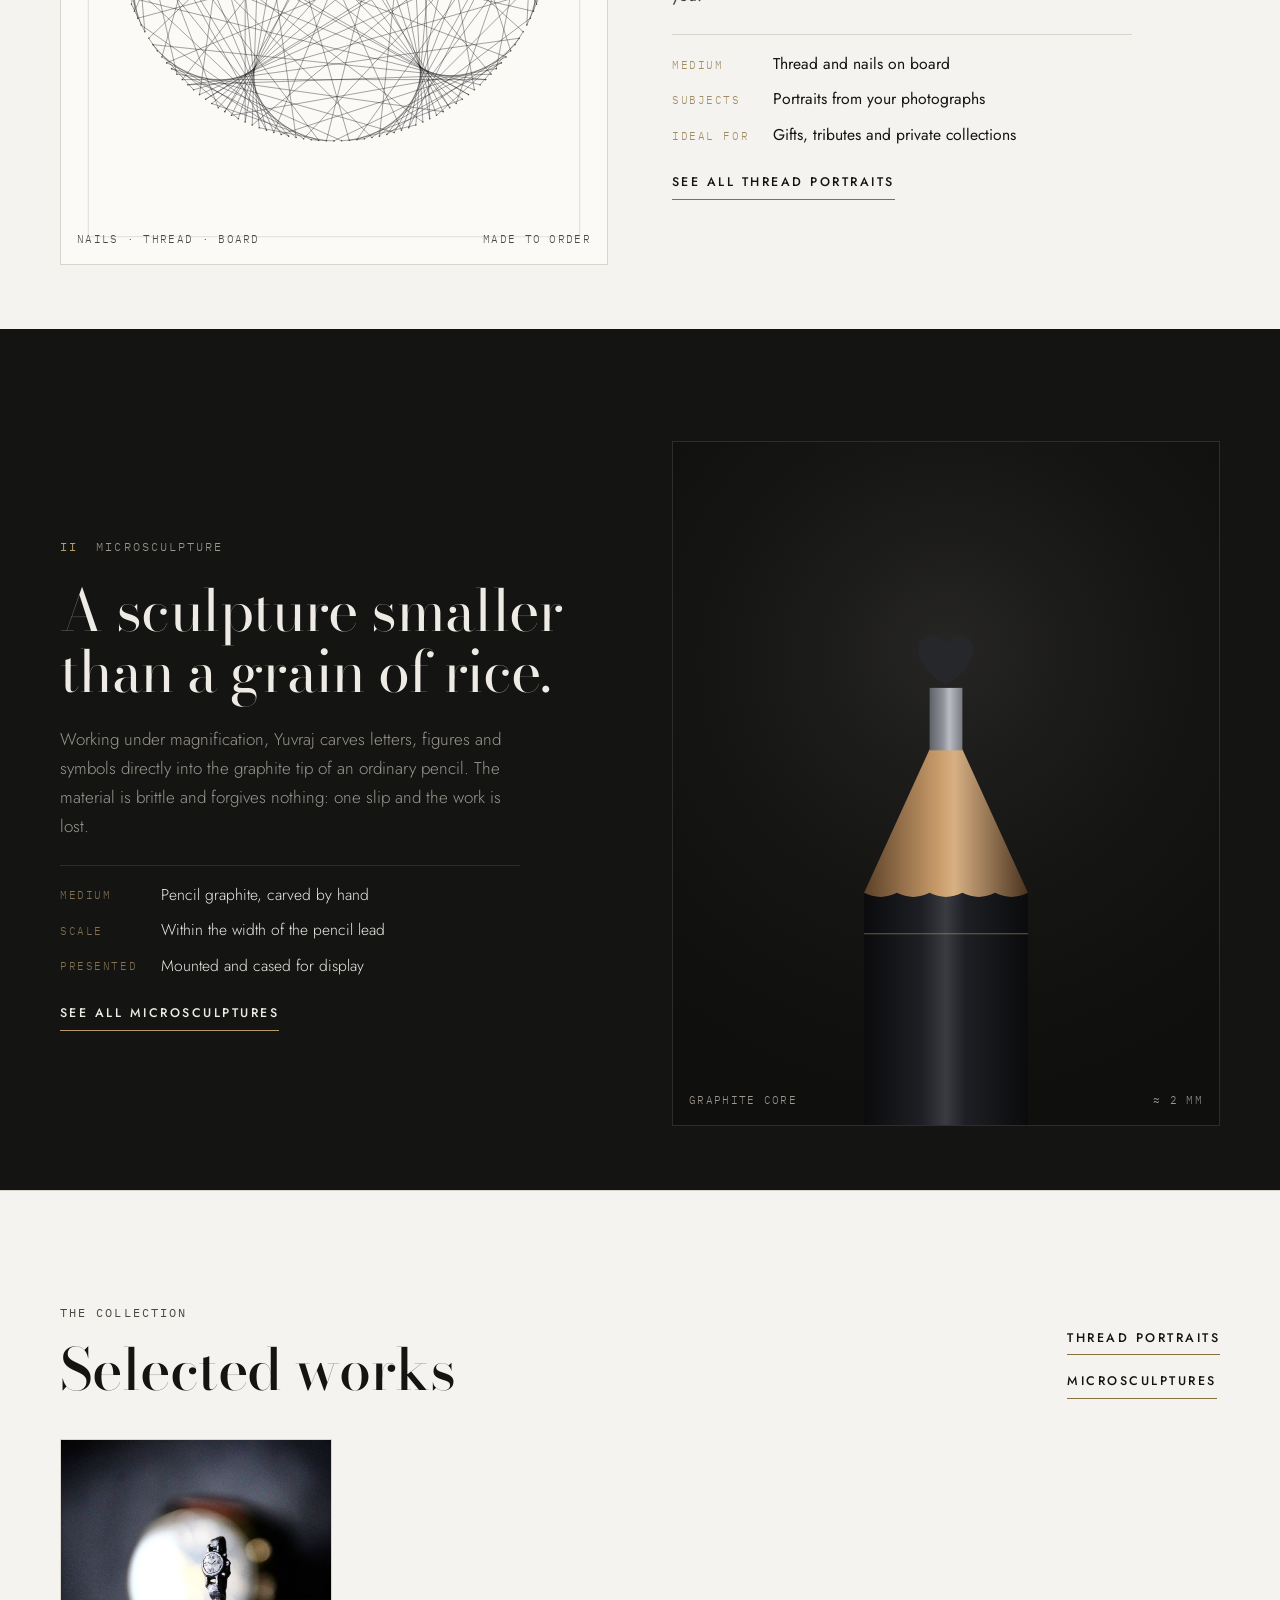
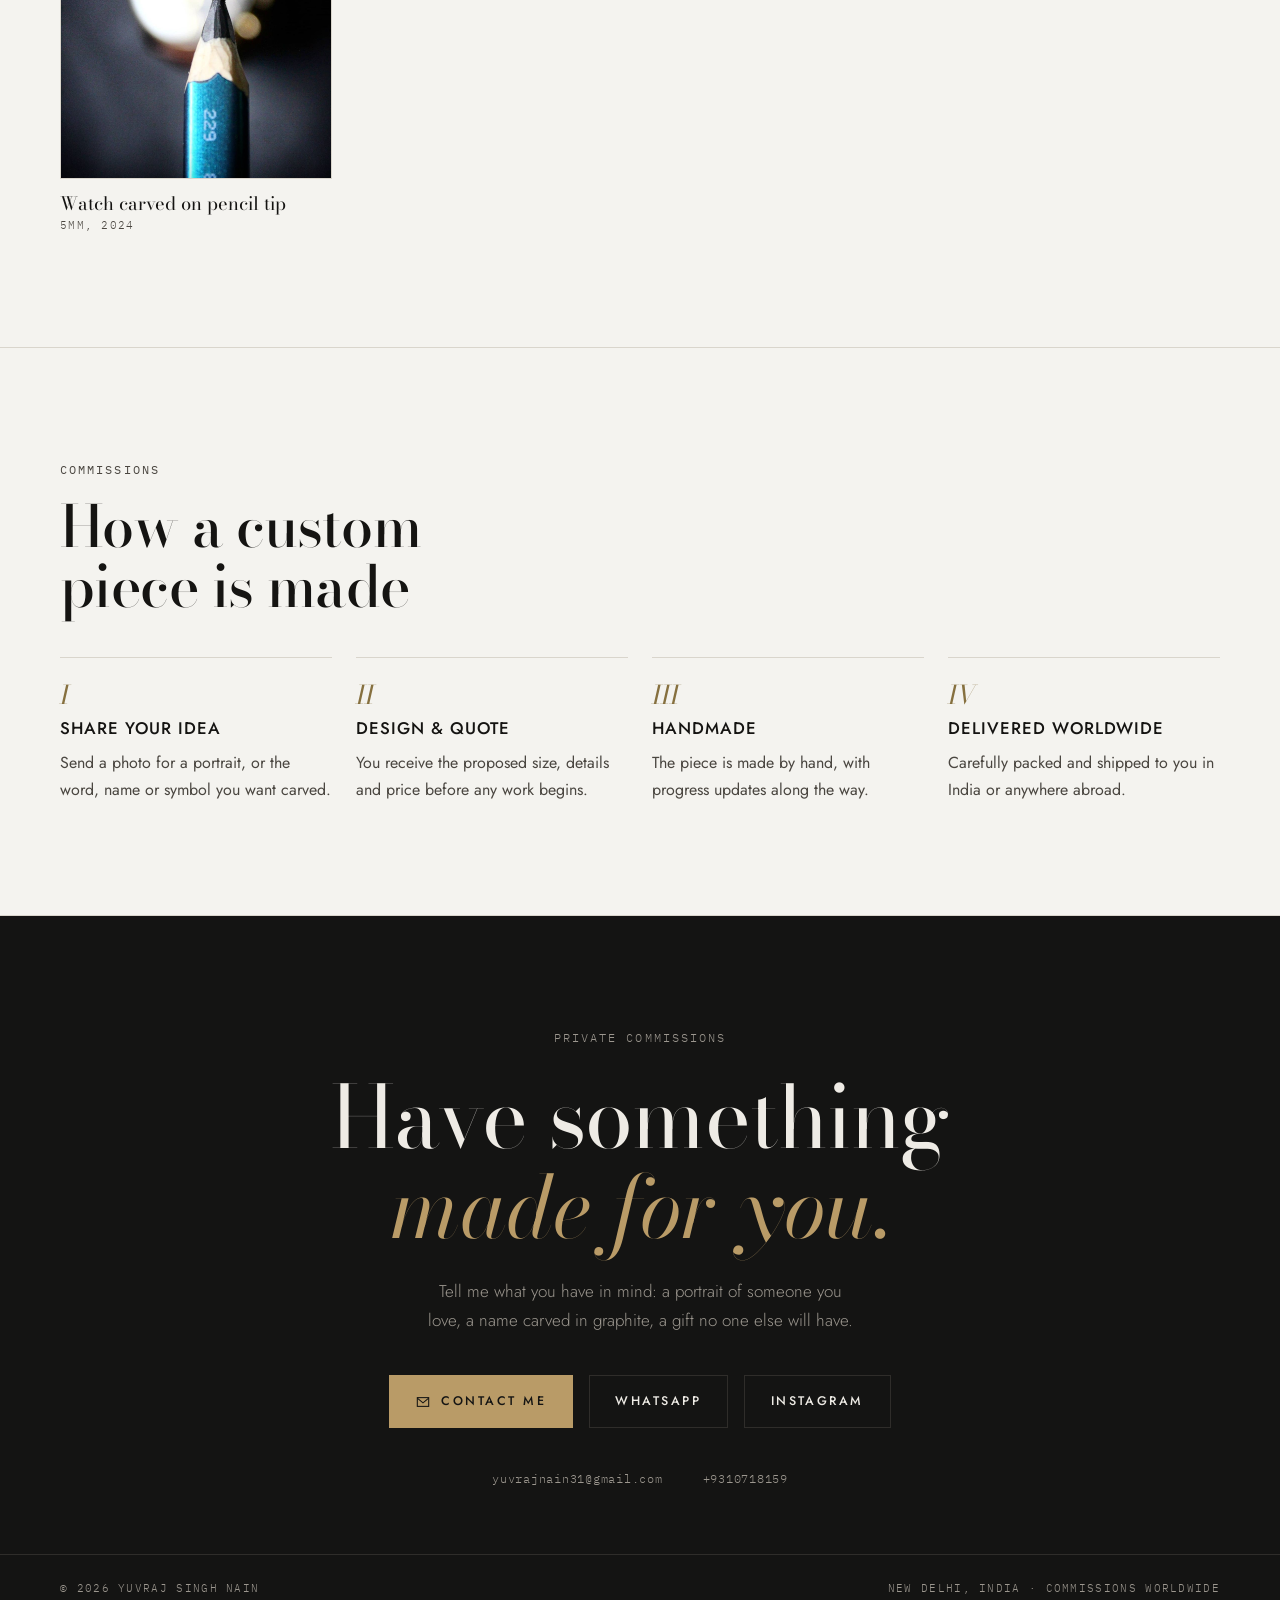
==== commit 5f131cc3: "Add files via upload" ====
--- a/index.html
+++ b/index.html
@@ -5,185 +5,40 @@
 <meta name="viewport" content="width=device-width, initial-scale=1, viewport-fit=cover">
 <title>Yuvraj Singh Nain</title>
 <meta name="claude:viewport-fit-sides" content="cover">
-<meta name="description" content="Yuvraj Singh Nain, Delhi-based artist carving microsculptures on pencil tips and creating thread-and-nail portraits. Custom commissions worldwide.">
+<meta name="description" content="Yuvraj Singh Nain, Delhi-based artist creating thread-and-nail portraits and microsculptures on pencil tips. Custom commissions worldwide.">
 <meta property="og:title" content="Yuvraj Singh Nain">
-<meta property="og:description" content="Microsculptures on pencil tips and thread-and-nail portraits. Custom commissions worldwide.">
+<meta property="og:description" content="Yuvraj Singh Nain, Delhi-based artist creating thread-and-nail portraits and microsculptures on pencil tips. Custom commissions worldwide.">
 <link rel="preconnect" href="https://fonts.googleapis.com">
 <link rel="preconnect" href="https://fonts.gstatic.com" crossorigin>
 <link rel="stylesheet" href="https://fonts.googleapis.com/css2?family=Bodoni+Moda:ital,opsz,wght@0,6..96,400;0,6..96,500;1,6..96,400&family=Jost:wght@300;400;500&family=IBM+Plex+Mono:wght@400&display=swap">
-<style>
-/* Layout: a museum of two rooms — a near-black vitrine for the graphite microsculptures and a soft gallery-white room for the thread portraits and collection. Neutral walls so the art carries all the color; antique gold only on numerals and the call to action. */
-:root{
-  --bg:#141413;          /* vitrine black, neutral */
-  --surface:#1C1B19;     /* display plinth */
-  --line:#2F2D2A;        /* hairline */
-  --fg:#EEEBE5;          /* gallery white */
-  --muted:#9C978F;       /* warm grey */
-  --brass:#B99B67;       /* antique gold */
-  --brass-dim:#857150;
-  --on-gold:#141413;
-  --display:"Bodoni Moda", "Didot", "Bodoni 72", Georgia, serif;
-  --body:"Jost", "Futura", "Century Gothic", system-ui, sans-serif;
-  --mono:"IBM Plex Mono", ui-monospace, "SF Mono", Menlo, monospace;
-  --s1:.75rem; --s2:1rem; --s3:1.5rem; --s4:2.5rem; --s5:4rem; --s6:7rem;
-  color-scheme:dark;
-}
-*{box-sizing:border-box}
-html{scroll-behavior:smooth}
-@media (prefers-reduced-motion:reduce){html{scroll-behavior:auto}}
-body{margin:0;background:var(--bg);color:var(--fg);font-family:var(--body);font-weight:300;font-size:1.0625rem;line-height:1.7;-webkit-font-smoothing:antialiased}
-img{max-width:100%}
-[hidden]{display:none!important}
-/* gallery-white rooms */
-.ivory{--bg:#F4F3EF;--surface:#EBE9E3;--line:#D9D5CC;--fg:#1A1917;--muted:#66625B;--brass:#86703F;--brass-dim:#A08A62;background:var(--bg);color:var(--fg)}
-body::before{content:"";position:fixed;inset:0 0 auto;height:env(safe-area-inset-top,0px);z-index:10;background:var(--bg)}
-a{color:inherit}
-:focus-visible{outline:1px solid var(--brass);outline-offset:4px}
-.wrap{max-width:1240px;margin-inline:auto;padding-left:max(16px,env(safe-area-inset-left,0px));padding-right:max(16px,env(safe-area-inset-right,0px))}
-@media (min-width:760px){.wrap{padding-left:max(40px,env(safe-area-inset-left,0px));padding-right:max(40px,env(safe-area-inset-right,0px))}}
-
-.eyebrow{font-family:var(--mono);font-size:.72rem;letter-spacing:.18em;text-transform:uppercase;color:var(--muted)}
-.eyebrow b{color:var(--brass);font-weight:400}
-h1,h2,h3{font-family:var(--display);font-weight:400;margin:0;text-wrap:balance;letter-spacing:-.01em}
-h2{font-size:clamp(2.2rem,5vw,3.6rem);line-height:1.05}
-p{margin:0}
-
-.btn{display:inline-flex;align-items:center;gap:.7rem;padding:.95rem 1.6rem;font-family:var(--body);font-size:.78rem;font-weight:500;letter-spacing:.2em;text-transform:uppercase;text-decoration:none;border:1px solid var(--brass);color:var(--on-gold);background:var(--brass);transition:background .3s,color .3s;cursor:pointer}
-.btn:hover{background:transparent;color:var(--brass)}
-.btn.ghost{background:transparent;color:var(--fg);border-color:var(--line)}
-.btn.ghost:hover{border-color:var(--brass);color:var(--brass)}
-.btn svg{width:14px;height:14px}
-
-header.nav{position:sticky;top:env(safe-area-inset-top,0px);z-index:20;background:color-mix(in srgb,var(--bg) 88%,transparent);backdrop-filter:blur(10px);-webkit-backdrop-filter:blur(10px);border-bottom:1px solid var(--line)}
-.nav .wrap{display:flex;align-items:center;justify-content:space-between;gap:var(--s2);height:68px}
-.mark{font-family:var(--body);font-weight:500;font-size:.8rem;letter-spacing:.32em;text-decoration:none;white-space:nowrap}
-.nav ul{display:flex;gap:var(--s4);list-style:none;margin:0;padding:0}
-.nav ul a{font-size:.75rem;letter-spacing:.2em;text-transform:uppercase;text-decoration:none;color:var(--muted);transition:color .25s}
-.nav ul a:hover{color:var(--fg)}
-.nav .btn{padding:.6rem 1rem;font-size:.68rem}
-@media (max-width:820px){.nav ul{display:none}}
-@media (max-width:420px){.mark{letter-spacing:.2em;font-size:.72rem}}
-
-.hero{padding-block:var(--s5) var(--s5);border-bottom:1px solid var(--line)}
-.hero .wrap{display:grid;grid-template-columns:1.05fr .95fr;gap:var(--s5);align-items:center}
-.hero-copy{min-width:0;display:grid;gap:var(--s3)}
-.hero h1{font-size:clamp(2.9rem,7.4vw,6.4rem);line-height:.96}
-.hero h1 em{font-style:italic;color:var(--brass)}
-.hero .lede{max-width:34ch;color:var(--muted);font-size:1.1rem}
-.hero .ctas{display:flex;flex-wrap:wrap;gap:var(--s2);padding-top:var(--s1)}
-.loom{position:relative;max-width:100%;aspect-ratio:1/1;width:100%;margin:0}
-.loom canvas{width:100%;height:100%;display:block}
-.loom figcaption{position:absolute;left:0;right:0;bottom:-.5rem;text-align:center}
-@media (max-width:860px){.hero .wrap{grid-template-columns:1fr;gap:var(--s4)}.loom{max-width:460px;margin-inline:auto}}
-
-.honours{border-bottom:1px solid var(--line)}
-.honours .wrap{display:grid;grid-template-columns:repeat(var(--cols,3),1fr)}
-.honour{padding-block:var(--s4);padding-inline:var(--s3);display:grid;gap:.4rem;align-content:start;border-left:1px solid var(--line)}
-.honour:first-child{border-left:0;padding-left:0}
-.honour .n{font-family:var(--display);font-size:clamp(2.6rem,5vw,3.8rem);line-height:1;color:var(--brass);font-variant-numeric:lining-nums}
-.honour .n.word{font-style:italic;font-size:clamp(2rem,3.8vw,2.9rem)}
-.honour p{color:var(--muted);font-size:.95rem;max-width:26ch}
-@media (max-width:760px){.honours .wrap{grid-template-columns:1fr}.honour{border-left:0;border-top:1px solid var(--line);padding-inline:0;padding-block:var(--s3)}.honour:first-child{border-top:0}}
-.records{border-bottom:1px solid var(--line);padding-block:var(--s3)}
-.records .wrap{display:flex;flex-wrap:wrap;align-items:baseline;gap:var(--s1) var(--s4)}
-.records ul{display:flex;flex-wrap:wrap;gap:var(--s1) var(--s4);list-style:none;margin:0;padding:0}
-.records li{font-family:var(--display);font-style:italic;font-size:1.1rem}
-.records li::before{content:"✦";font-style:normal;font-size:.6rem;color:var(--brass);margin-right:.6rem;vertical-align:.25em}
-
-.chapter{padding-block:var(--s6) var(--s5)}
-.chapter .wrap{display:grid;grid-template-columns:1fr 1fr;gap:var(--s5);align-items:center}
-.chapter.flip .plate{order:2}
-.plate{position:relative;background:var(--surface);border:1px solid var(--line);aspect-ratio:4/5;max-width:100%;overflow:hidden;margin:0}
-.plate canvas,.plate img{width:100%;height:100%;display:block;object-fit:cover}
-.plate .scale{position:absolute;left:var(--s2);right:var(--s2);bottom:var(--s2);display:flex;justify-content:space-between;gap:var(--s1);font-family:var(--mono);font-size:.68rem;letter-spacing:.12em;color:var(--muted);text-transform:uppercase}
-.plate.has-photo .scale{display:none}
-.chapter-copy{min-width:0;display:grid;gap:var(--s3)}
-.chapter-copy p{color:var(--muted);max-width:46ch}
-.spec{display:grid;grid-template-columns:auto 1fr;gap:.55rem var(--s3);margin:0;padding-top:var(--s2);border-top:1px solid var(--line);max-width:46ch}
-.spec dt{font-family:var(--mono);font-size:.7rem;letter-spacing:.14em;text-transform:uppercase;color:var(--brass-dim);padding-top:.3rem}
-.spec dd{margin:0;font-size:.98rem}
-@media (max-width:860px){.chapter{padding-block:var(--s5) var(--s4)}.chapter .wrap{grid-template-columns:1fr;gap:var(--s4)}.chapter.flip .plate{order:0}}
-
-.collection{padding-block:var(--s6);border-top:1px solid var(--line)}
-.col-head{display:flex;flex-wrap:wrap;align-items:end;justify-content:space-between;gap:var(--s3);margin-bottom:var(--s4)}
-.col-head > div{display:grid;gap:var(--s2)}
-.filters{display:flex;flex-wrap:wrap;gap:.4rem}
-.filters button{font-family:var(--body);font-size:.72rem;letter-spacing:.18em;text-transform:uppercase;padding:.6rem 1.1rem;background:transparent;color:var(--muted);border:1px solid var(--line);cursor:pointer;transition:all .25s}
-.filters button:hover{color:var(--fg)}
-.filters button[aria-pressed="true"]{color:var(--bg);background:var(--fg);border-color:var(--fg)}
-.note{font-family:var(--mono);font-size:.72rem;letter-spacing:.06em;color:var(--brass-dim);border:1px dashed var(--brass-dim);padding:.7rem 1rem;margin-bottom:var(--s3)}
-.grid{display:grid;grid-template-columns:repeat(4,1fr);gap:var(--s3)}
-@media (max-width:1000px){.grid{grid-template-columns:repeat(3,1fr)}}
-@media (max-width:720px){.grid{grid-template-columns:repeat(2,1fr);gap:var(--s2)}}
-.work{display:grid;gap:.8rem;align-content:start;background:none;border:0;padding:0;color:inherit;text-align:left;cursor:zoom-in;font:inherit;min-width:0}
-.work .frame{background:var(--surface);border:1px solid var(--line);aspect-ratio:4/5;max-width:100%;overflow:hidden;position:relative}
-.work canvas,.work img{width:100%;height:100%;display:block;object-fit:cover;transition:transform .9s cubic-bezier(.2,.7,.2,1)}
-.work:hover canvas,.work:hover img{transform:scale(1.04)}
-.work .cap{display:grid;gap:.15rem;min-width:0}
-.work .t{font-family:var(--display);font-size:1.15rem;line-height:1.25;overflow-wrap:anywhere}
-.work .m{font-family:var(--mono);font-size:.66rem;letter-spacing:.12em;text-transform:uppercase;color:var(--muted)}
-
-.process{padding-block:var(--s6);border-block:1px solid var(--line)}
-.process h2{margin-bottom:var(--s4);max-width:16ch}
-.steps{display:grid;grid-template-columns:repeat(4,1fr);gap:var(--s3);list-style:none;margin:0;padding:0;counter-reset:step}
-.steps li{counter-increment:step;display:grid;gap:.6rem;align-content:start;padding-top:var(--s3);border-top:1px solid var(--line)}
-.steps li::before{content:counter(step,upper-roman);font-family:var(--display);font-style:italic;font-size:1.6rem;color:var(--brass);line-height:1}
-.steps h3{font-size:1.35rem}
-.steps p{color:var(--muted);font-size:.95rem}
-@media (max-width:900px){.steps{grid-template-columns:1fr 1fr}}
-@media (max-width:520px){.steps{grid-template-columns:1fr}}
-
-.contact{padding-block:var(--s6) var(--s5);text-align:center}
-.contact .wrap{display:grid;justify-items:center;gap:var(--s3)}
-.contact h2{font-size:clamp(2.6rem,7vw,5.4rem);max-width:14ch}
-.contact h2 em{font-style:italic;color:var(--brass)}
-.contact .lede{color:var(--muted);max-width:44ch}
-.contact .ctas{display:flex;flex-wrap:wrap;justify-content:center;gap:var(--s2);padding-top:var(--s2)}
-.contact-lines{display:flex;flex-wrap:wrap;justify-content:center;gap:var(--s1) var(--s4);font-family:var(--mono);font-size:.78rem;letter-spacing:.06em;color:var(--muted);padding-top:var(--s2)}
-.contact-lines span{user-select:all;overflow-wrap:anywhere}
-
-footer{border-top:1px solid var(--line);padding-block:var(--s3)}
-footer .wrap{display:flex;flex-wrap:wrap;justify-content:space-between;gap:var(--s2);font-family:var(--mono);font-size:.68rem;letter-spacing:.12em;text-transform:uppercase;color:var(--muted)}
-
-.lb{position:fixed;inset:0;z-index:50;background:color-mix(in srgb,var(--bg) 97%,transparent);display:grid;grid-template-rows:auto 1fr auto;padding:calc(env(safe-area-inset-top,0px) + 12px) max(16px,env(safe-area-inset-right,0px)) calc(env(safe-area-inset-bottom,0px) + 16px) max(16px,env(safe-area-inset-left,0px))}
-.lb-top{display:flex;justify-content:space-between;align-items:center;gap:var(--s2)}
-.lb button.x,.lb-nav button{background:transparent;color:var(--fg);border:1px solid var(--line);font-family:var(--body);font-size:.72rem;letter-spacing:.18em;text-transform:uppercase;padding:.6rem 1rem;cursor:pointer}
-.lb button:hover{border-color:var(--brass);color:var(--brass)}
-.lb-stage{display:grid;place-items:center;min-height:0;padding-block:var(--s2)}
-.lb-stage canvas{max-height:100%;max-width:100%;aspect-ratio:4/5;height:min(72vh,900px);width:auto;border:1px solid var(--line)}
-.lb-stage img{max-height:min(74vh,1100px);max-width:100%;object-fit:contain;display:block}
-.lb-nav{display:flex;justify-content:space-between;align-items:center;gap:var(--s2)}
-.lb-cap{text-align:center;display:grid;gap:.2rem;min-width:0}
-.lb-cap .t{font-family:var(--display);font-size:1.4rem}
-.lb-cap .d{color:var(--muted);font-size:.92rem;max-width:56ch;margin-inline:auto}
-
-.reveal{animation:rise 1.1s cubic-bezier(.2,.7,.2,1) both}
-.reveal.d2{animation-delay:.12s}.reveal.d3{animation-delay:.24s}.reveal.d4{animation-delay:.36s}
-@keyframes rise{from{transform:translateY(14px);opacity:.001}to{transform:none;opacity:1}}
-@media (prefers-reduced-motion:reduce){.reveal{animation:none}.work canvas,.work img{transition:none}}
-</style>
+<link rel="stylesheet" href="assets/style.css">
 </head>
-<body>
+<body data-page="home">
 
 <header class="nav">
   <div class="wrap">
-    <a class="mark" href="#top">YUVRAJ SINGH NAIN</a>
+    <a class="mark" href="./">YUVRAJ SINGH NAIN</a>
     <ul>
-      <li><a href="#microsculpture">Microsculpture</a></li>
-      <li><a href="#thread">Thread portraits</a></li>
-      <li><a href="#collection">Collection</a></li>
-      <li><a href="#commission">Commissions</a></li>
+      <li><a href="thread.html">Thread portraits</a></li>
+      <li><a href="microsculpture.html">Microsculpture</a></li>
+      <li><a href="./#collection">Collection</a></li>
+      <li><a href="./#commission">Commissions</a></li>
     </ul>
     <a class="btn" href="#contact">Commission</a>
   </div>
+  <nav class="subnav" aria-label="Sections"><div class="wrap">
+      <a href="thread.html">Thread portraits</a>
+      <a href="microsculpture.html">Microsculpture</a>
+      <a href="./#contact">Contact</a>
+  </div></nav>
 </header>
 
 <main id="top">
   <section class="hero">
     <div class="wrap">
       <div class="hero-copy">
-        <p class="eyebrow reveal" data-k="tagline">New Delhi, India · Microsculptor &amp; thread artist</p>
-        <h1 class="reveal d2"><span data-k="heading_line1">Carved in graphite.</span><br><em data-k="heading_line2">Drawn in thread.</em></h1>
+        <p class="eyebrow reveal" data-k="tagline"></p>
+        <h1 class="reveal d2"><span data-k="heading_line1"></span><br><em data-k="heading_line2"></em></h1>
         <p class="lede reveal d3" data-k="intro"></p>
         <div class="ctas reveal d4">
           <a class="btn" href="#contact">Commission a piece</a>
@@ -207,14 +62,34 @@
     </div>
   </section>
 
-  <section class="chapter" id="microsculpture">
+  <section class="chapter ivory" id="thread">
     <div class="wrap">
-      <figure class="plate" id="micro-plate">
-        <canvas data-art="pencil" data-v="0" aria-label="Illustration of a pencil tip carved into a miniature form"></canvas>
+      <a class="plate" id="thread-plate" href="thread.html" aria-label="See all thread portraits">
+        <canvas data-kind="thread" data-v="3" aria-hidden="true"></canvas>
+        <div class="scale"><span>Nails · thread · board</span><span>Made to order</span></div>
+      </a>
+      <div class="chapter-copy">
+        <p class="eyebrow"><b>I</b> &nbsp;Thread portraits</p>
+        <h2 data-k="thread_heading"></h2>
+        <p data-k="thread_text"></p>
+        <dl class="spec">
+          <dt>Medium</dt><dd>Thread and nails on board</dd>
+          <dt>Subjects</dt><dd>Portraits from your photographs</dd>
+          <dt>Ideal for</dt><dd>Gifts, tributes and private collections</dd>
+        </dl>
+        <a class="textlink" href="thread.html">See all thread portraits</a>
+      </div>
+    </div>
+  </section>
+
+  <section class="chapter flip" id="microsculpture">
+    <div class="wrap">
+      <a class="plate" id="micro-plate" href="microsculpture.html" aria-label="See all microsculptures">
+        <canvas data-kind="pencil" data-v="0" aria-hidden="true"></canvas>
         <div class="scale"><span>Graphite core</span><span>≈ 2 mm</span></div>
-      </figure>
+      </a>
       <div class="chapter-copy">
-        <p class="eyebrow"><b>I</b> &nbsp;Microsculpture</p>
+        <p class="eyebrow"><b>II</b> &nbsp;Microsculpture</p>
         <h2 data-k="micro_heading"></h2>
         <p data-k="micro_text"></p>
         <dl class="spec">
@@ -222,25 +97,7 @@
           <dt>Scale</dt><dd>Within the width of the pencil lead</dd>
           <dt>Presented</dt><dd>Mounted and cased for display</dd>
         </dl>
-      </div>
-    </div>
-  </section>
-
-  <section class="chapter flip ivory" id="thread">
-    <div class="wrap">
-      <figure class="plate" id="thread-plate">
-        <canvas data-art="thread" data-v="3" aria-label="Illustration of thread stretched between nails on a board"></canvas>
-        <div class="scale"><span>Nails · thread · board</span><span>Made to order</span></div>
-      </figure>
-      <div class="chapter-copy">
-        <p class="eyebrow"><b>II</b> &nbsp;Thread portraits</p>
-        <h2 data-k="thread_heading"></h2>
-        <p data-k="thread_text"></p>
-        <dl class="spec">
-          <dt>Medium</dt><dd>Thread and nails on board</dd>
-          <dt>Subjects</dt><dd>Portraits from your photographs</dd>
-          <dt>Ideal for</dt><dd>Gifts, tributes and private collections</dd>
-        </dl>
+        <a class="textlink" href="microsculpture.html">See all microsculptures</a>
       </div>
     </div>
   </section>
@@ -252,13 +109,12 @@
           <p class="eyebrow">The collection</p>
           <h2>Selected works</h2>
         </div>
-        <div class="filters" role="group" aria-label="Filter works">
-          <button type="button" id="f-all" data-f="all" aria-pressed="true">All</button>
-          <button type="button" id="f-pencil" data-f="pencil" aria-pressed="false">Microsculpture</button>
-          <button type="button" id="f-thread" data-f="thread" aria-pressed="false">Thread portraits</button>
+        <div class="col-links">
+          <a class="textlink" href="thread.html">Thread portraits</a>
+          <a class="textlink" href="microsculpture.html">Microsculptures</a>
         </div>
       </div>
-      <p class="note" id="empty-note" hidden>No artworks added yet. These tiles are placeholders until you add your first artwork from the admin panel.</p>
+      <p class="note" id="empty-note" hidden>No artworks added yet. These are examples until you add your first artwork from the admin panel.</p>
       <div class="grid" id="grid"></div>
     </div>
   </section>
@@ -304,250 +160,6 @@
     <span>New Delhi, India · Commissions worldwide</span>
   </div>
 </footer>
-
-<div class="lb" id="lb" hidden role="dialog" aria-modal="true" aria-label="Artwork viewer">
-  <div class="lb-top"><span class="eyebrow" id="lb-count"></span><button type="button" class="x" id="lb-close">Close</button></div>
-  <div class="lb-stage" id="lb-stage"></div>
-  <div class="lb-nav">
-    <button type="button" id="lb-prev" aria-label="Previous work">Prev</button>
-    <div class="lb-cap"><span class="t" id="lb-t"></span><span class="eyebrow" id="lb-m"></span><span class="d" id="lb-d"></span></div>
-    <button type="button" id="lb-next" aria-label="Next work">Next</button>
-  </div>
-</div>
-
-<script>
-(() => {
-  /* Default content, used only if the content files can't be loaded. */
-  const DEFAULT_SITE = {
-    tagline:"New Delhi, India · Microsculptor & thread artist",
-    heading_line1:"Carved in graphite.", heading_line2:"Drawn in thread.",
-    intro:"Yuvraj Singh Nain sculpts miniature forms into the tips of pencils and builds portraits from thread wound across nails. Each piece is made by hand, one at a time, for collectors around the world.",
-    honours:[{number:"3",text:"Records registered with the India Book of Records"},{number:"50+",text:"International commissions delivered to collectors abroad"},{number:"Shared",text:"by celebrities on their Instagram profiles"}],
-    records:[],
-    micro_heading:"A sculpture smaller than a grain of rice.",
-    micro_text:"Working under magnification, Yuvraj carves letters, figures and symbols directly into the graphite tip of an ordinary pencil. The material is brittle and forgives nothing: one slip and the work is lost.",
-    micro_image:"",
-    thread_heading:"Faces that appear from thousands of lines.",
-    thread_text:"Hundreds of nails are set into a board, then thread is wound from nail to nail, line over line, until a likeness emerges. Up close it is pure geometry; step back and a person looks out at you.",
-    thread_image:"",
-    contact_heading_1:"Have something", contact_heading_2:"made for you.",
-    contact_text:"Tell me what you have in mind: a portrait of someone you love, a name carved in graphite, a gift no one else will have.",
-    email:"", whatsapp:"", instagram:""
-  };
-
-  const getJSON = async (path, fallback) => {
-    try { const r = await fetch(path, {cache:'no-cache'}); if (!r.ok) throw 0; return await r.json(); }
-    catch(e){ return fallback; }
-  };
-  /* Image paths saved by the admin panel may start with "/"; make them relative so the site works at any address. */
-  const src = p => (p || '').trim().replace(/^\/+/, '');
-
-  const C = getComputedStyle(document.documentElement);
-  const BRASS = C.getPropertyValue('--brass').trim() || '#B99B67';
-  const reduce = matchMedia('(prefers-reduced-motion: reduce)').matches;
-
-  function fit(cv, ratio){
-    const dpr = Math.min(window.devicePixelRatio || 1, 2);
-    const r = cv.getBoundingClientRect();
-    const w = Math.max(200, r.width || 400);
-    const h = ratio ? w * ratio : Math.max(200, r.height || w);
-    cv.width = Math.round(w * dpr); cv.height = Math.round(h * dpr);
-    const ctx = cv.getContext('2d'); ctx.setTransform(dpr,0,0,dpr,0,0);
-    return {ctx, w, h};
-  }
-
-  /* ---------- hero loom ---------- */
-  const loom = document.getElementById('loom');
-  let loomTimer;
-  function drawLoom(){
-    cancelAnimationFrame(loomTimer);
-    const {ctx, w, h} = fit(loom);
-    const N = 240, cx = w/2, cy = h/2, R = Math.min(w,h)*0.44;
-    const pts = Array.from({length:N}, (_,i) => { const a = i/N*Math.PI*2 - Math.PI/2; return [cx + R*Math.cos(a), cy + R*Math.sin(a)]; });
-    const seq = []; let cur = 0;
-    for (let i=0;i<N*2;i++){ seq.push(cur); cur = (cur + 97 + (i%3===0?13:0)) % N; }
-    ctx.clearRect(0,0,w,h);
-    const g = ctx.createRadialGradient(cx,cy,R*0.1,cx,cy,R*1.15);
-    g.addColorStop(0,'rgba(238,235,229,0.06)'); g.addColorStop(1,'rgba(0,0,0,0)');
-    ctx.fillStyle = g; ctx.fillRect(0,0,w,h);
-    ctx.fillStyle = BRASS;
-    pts.forEach(([x,y]) => { ctx.beginPath(); ctx.arc(x,y,1.3,0,Math.PI*2); ctx.fill(); });
-    ctx.lineWidth = .45; ctx.strokeStyle = 'rgba(238,235,229,0.32)';
-    const seg = i => { const a = pts[seq[i]], b = pts[seq[i+1]]; ctx.beginPath(); ctx.moveTo(a[0],a[1]); ctx.lineTo(b[0],b[1]); ctx.stroke(); };
-    if (reduce){ for (let i=0;i<seq.length-1;i++) seg(i); return; }
-    let i = 0; const start = Math.floor(seq.length/3);
-    for (; i<start; i++) seg(i);
-    const step = () => { for (let k=0;k<6 && i<seq.length-1;k++,i++) seg(i); if (i<seq.length-1) loomTimer = requestAnimationFrame(step); };
-    loomTimer = requestAnimationFrame(step);
-  }
-
-  /* ---------- placeholder drawings (shown only until real photos are added) ---------- */
-  function pencil(ctx, w, h, v){
-    ctx.fillStyle = '#0F0F0E'; ctx.fillRect(0,0,w,h);
-    const sp = ctx.createRadialGradient(w/2,h*0.3,10,w/2,h*0.35,h*0.75);
-    sp.addColorStop(0,'rgba(236,231,221,0.10)'); sp.addColorStop(1,'rgba(0,0,0,0)');
-    ctx.fillStyle = sp; ctx.fillRect(0,0,w,h);
-    const cx = w/2, bw = w*0.30, cw = bw*0.2, yBody = h*0.66, yCone = h*0.45, yCore = h*0.36;
-    const paintC = ['#1d1f24','#2a1f1a','#1b2320','#24202a'][v%4];
-    const bg = ctx.createLinearGradient(cx-bw/2,0,cx+bw/2,0);
-    bg.addColorStop(0,'#0b0b0d'); bg.addColorStop(.35,paintC); bg.addColorStop(.5,'#3a3c42'); bg.addColorStop(.62,paintC); bg.addColorStop(1,'#0b0b0d');
-    ctx.fillStyle = bg; ctx.fillRect(cx-bw/2,yBody,bw,h-yBody);
-    ctx.strokeStyle = 'rgba(185,155,103,0.55)'; ctx.lineWidth = 1;
-    ctx.beginPath(); ctx.moveTo(cx-bw/2,yBody+h*0.06); ctx.lineTo(cx+bw/2,yBody+h*0.06); ctx.stroke();
-    const wg = ctx.createLinearGradient(cx-bw/2,0,cx+bw/2,0);
-    wg.addColorStop(0,'#5b4128'); wg.addColorStop(.45,'#c99b6a'); wg.addColorStop(.55,'#d8b083'); wg.addColorStop(1,'#4a331f');
-    ctx.fillStyle = wg;
-    ctx.beginPath(); ctx.moveTo(cx-bw/2,yBody); ctx.lineTo(cx-cw/2,yCone); ctx.lineTo(cx+cw/2,yCone); ctx.lineTo(cx+bw/2,yBody);
-    for (let k=5;k>=0;k--){ const x = cx-bw/2 + bw*k/5; ctx.quadraticCurveTo(x+bw/10, yBody+h*0.012, x, yBody); }
-    ctx.closePath(); ctx.fill();
-    const gg = ctx.createLinearGradient(cx-cw,0,cx+cw,0);
-    gg.addColorStop(0,'#26272b'); gg.addColorStop(.45,'#8d9099'); gg.addColorStop(.55,'#b9bcc4'); gg.addColorStop(1,'#2a2b30');
-    ctx.fillStyle = gg; ctx.strokeStyle = gg;
-    ctx.fillRect(cx-cw/2,yCore,cw,yCone-yCore+1);
-    const s = cw*1.6, ty = yCore - s*0.55;
-    ctx.save(); ctx.translate(cx,ty);
-    if (v%4===0){ ctx.beginPath(); ctx.moveTo(0,s*0.5); ctx.bezierCurveTo(-s*0.9,-s*0.05,-s*0.45,-s*0.75,0,-s*0.3); ctx.bezierCurveTo(s*0.45,-s*0.75,s*0.9,-s*0.05,0,s*0.5); ctx.fill(); }
-    else if (v%4===1){ ctx.lineWidth = cw*0.28; ctx.beginPath(); ctx.ellipse(0,-s*0.25,cw*0.42,s*0.38,0,0,Math.PI*2); ctx.stroke(); ctx.beginPath(); ctx.ellipse(0,s*0.32,cw*0.42,s*0.3,0,0,Math.PI*2); ctx.stroke(); }
-    else if (v%4===2){ ctx.beginPath(); ctx.moveTo(-s*0.5,s*0.5); ctx.lineTo(-s*0.55,-s*0.35); ctx.lineTo(-s*0.25,0); ctx.lineTo(0,-s*0.55); ctx.lineTo(s*0.25,0); ctx.lineTo(s*0.55,-s*0.35); ctx.lineTo(s*0.5,s*0.5); ctx.closePath(); ctx.fill(); }
-    else { ctx.lineWidth = cw*0.22; ctx.beginPath(); for (let t=0;t<=1;t+=0.01){ const y = s*0.55 - t*s*1.3; const x = Math.sin(t*Math.PI*5)*cw*0.5; t===0?ctx.moveTo(x,y):ctx.lineTo(x,y); } ctx.stroke(); ctx.beginPath(); ctx.arc(0,-s*0.8,cw*0.22,0,Math.PI*2); ctx.fill(); }
-    ctx.restore();
-  }
-  function thread(ctx, w, h, v){
-    ctx.fillStyle = '#FBFAF7'; ctx.fillRect(0,0,w,h);
-    const pad = w*0.1;
-    ctx.strokeStyle = 'rgba(17,18,20,0.12)'; ctx.lineWidth = 1; ctx.strokeRect(pad*0.5,pad*0.5,w-pad,h-pad);
-    const cx = w/2, cy = h/2, R = Math.min(w,h)/2 - pad, N = 180, k = [2,3,5,7.04,11,1.5][v%6];
-    const pts = Array.from({length:N}, (_,i) => { const a = i/N*Math.PI*2 - Math.PI/2; return [cx+R*Math.cos(a), cy+R*Math.sin(a)]; });
-    ctx.lineWidth = .5; ctx.strokeStyle = 'rgba(17,18,20,0.55)';
-    for (let i=0;i<N;i++){ const j = Math.floor(i*k)%N; ctx.beginPath(); ctx.moveTo(pts[i][0],pts[i][1]); ctx.lineTo(pts[j][0],pts[j][1]); ctx.stroke(); }
-    ctx.fillStyle = '#5c4a2c';
-    pts.forEach(([x,y]) => { ctx.beginPath(); ctx.arc(x,y,1.1,0,Math.PI*2); ctx.fill(); });
-  }
-  function paint(cv, kind, v, ratio){ const {ctx,w,h} = fit(cv, ratio); (kind==='pencil'?pencil:thread)(ctx,w,h,v); }
-
-  const PLACEHOLDERS = [
-    {category:'thread',v:0},{category:'pencil',v:0},{category:'thread',v:1},{category:'pencil',v:1},
-    {category:'pencil',v:2},{category:'thread',v:2},{category:'pencil',v:3},{category:'thread',v:4}
-  ].map(p => ({...p, placeholder:true, title:p.category==='pencil'?'Microsculpture':'Thread portrait', details:'Placeholder'}));
-
-  const LABEL = {pencil:'Microsculpture', thread:'Thread portrait'};
-  let works = [], shown = [];
-
-  function media(item, ratio){
-    if (!item.placeholder && item.image){
-      const img = new Image(); img.src = src(item.image); img.alt = item.title || 'Artwork'; img.loading = 'lazy'; img.decoding = 'async';
-      return img;
-    }
-    const cv = document.createElement('canvas'); cv.setAttribute('aria-hidden','true');
-    requestAnimationFrame(() => paint(cv, item.category, item.v||0, ratio));
-    return cv;
-  }
-
-  /* ---------- content binding ---------- */
-  function applySite(s){
-    document.querySelectorAll('[data-k]').forEach(el => { const v = s[el.dataset.k]; if (typeof v === 'string' && v.trim()) el.textContent = v; });
-
-    const hon = (s.honours || []).filter(h => h && (h.number || h.text));
-    const hw = document.getElementById('honours');
-    hw.innerHTML = ''; hw.style.setProperty('--cols', Math.max(1, Math.min(hon.length, 4)));
-    hon.forEach(h => {
-      const d = document.createElement('div'); d.className = 'honour';
-      const n = document.createElement('span'); n.className = 'n' + (/\d/.test(h.number||'') ? '' : ' word'); n.textContent = h.number || '';
-      const p = document.createElement('p'); p.textContent = h.text || '';
-      d.append(n, p); hw.appendChild(d);
-    });
-    hw.parentElement.hidden = !hon.length;
-
-    const recs = (s.records || []).filter(r => typeof r === 'string' && r.trim());
-    const rl = document.getElementById('records-list'); rl.innerHTML = '';
-    recs.forEach(r => { const li = document.createElement('li'); li.textContent = r; rl.appendChild(li); });
-    document.getElementById('records').hidden = !recs.length;
-
-    [['micro-plate', s.micro_image, 'Microsculpture by Yuvraj Singh Nain'], ['thread-plate', s.thread_image, 'Thread portrait by Yuvraj Singh Nain']].forEach(([id, im, alt]) => {
-      if (!im) return;
-      const fig = document.getElementById(id), img = new Image();
-      img.src = src(im); img.alt = alt; img.decoding = 'async';
-      fig.querySelector('canvas').replaceWith(img); fig.classList.add('has-photo');
-    });
-
-    const email = (s.email||'').trim(), wa = (s.whatsapp||'').replace(/[^\d]/g,''), ig = (s.instagram||'').trim();
-    const show = (id, href, text, lineId) => {
-      const a = document.getElementById(id); a.href = href; a.hidden = false;
-      if (lineId){ const l = document.getElementById(lineId); l.textContent = text; l.hidden = false; }
-    };
-    if (email) show('c-email', 'mailto:' + email + '?subject=' + encodeURIComponent('Custom artwork enquiry'), email, 'l-email');
-    if (wa) show('c-wa', 'https://wa.me/' + wa + '?text=' + encodeURIComponent('Hello Yuvraj, I would like to commission an artwork.'), '+' + wa, 'l-wa');
-    if (ig){ const url = /^https?:\/\//.test(ig) ? ig : 'https://instagram.com/' + ig.replace(/^@/,''); show('c-ig', url); }
-    document.getElementById('contact-note').hidden = !!(email || wa || ig);
-  }
-
-  /* ---------- gallery ---------- */
-  const grid = document.getElementById('grid');
-  function render(){
-    grid.innerHTML = '';
-    shown.forEach((wk, idx) => {
-      const b = document.createElement('button'); b.type = 'button'; b.className = 'work';
-      const frame = document.createElement('div'); frame.className = 'frame'; frame.appendChild(media(wk, 1.25));
-      const cap = document.createElement('div'); cap.className = 'cap';
-      const t = document.createElement('span'); t.className = 't'; t.textContent = wk.title || LABEL[wk.category] || 'Artwork';
-      const m = document.createElement('span'); m.className = 'm'; m.textContent = wk.details || LABEL[wk.category] || '';
-      cap.append(t, m); b.append(frame, cap);
-      b.setAttribute('aria-label', 'Open ' + t.textContent);
-      b.addEventListener('click', () => openLB(idx));
-      grid.appendChild(b);
-    });
-  }
-  document.querySelectorAll('.filters button').forEach(btn => btn.addEventListener('click', () => {
-    document.querySelectorAll('.filters button').forEach(x => x.setAttribute('aria-pressed', String(x===btn)));
-    const f = btn.dataset.f; shown = f==='all' ? works.slice() : works.filter(w => w.category===f); render();
-  }));
-
-  /* ---------- lightbox ---------- */
-  const lb = document.getElementById('lb'), stage = document.getElementById('lb-stage');
-  let cur = 0, lastFocus = null;
-  function showLB(){
-    const wk = shown[cur]; if (!wk) return;
-    stage.innerHTML = '';
-    const el = (!wk.placeholder && wk.image) ? Object.assign(new Image(), {src:src(wk.image), alt:wk.title||'Artwork'}) : document.createElement('canvas');
-    stage.appendChild(el);
-    if (el.tagName === 'CANVAS') requestAnimationFrame(() => paint(el, wk.category, wk.v||0, 1.25));
-    document.getElementById('lb-t').textContent = wk.title || LABEL[wk.category] || 'Artwork';
-    document.getElementById('lb-m').textContent = [LABEL[wk.category], wk.details].filter(Boolean).join(' · ');
-    document.getElementById('lb-d').textContent = wk.description || '';
-    document.getElementById('lb-count').textContent = (cur+1) + ' / ' + shown.length;
-  }
-  function openLB(i){ lastFocus = document.activeElement; cur = i; lb.hidden = false; document.body.style.overflow = 'hidden'; showLB(); document.getElementById('lb-close').focus(); }
-  function closeLB(){ lb.hidden = true; document.body.style.overflow = ''; if (lastFocus) lastFocus.focus(); }
-  const move = d => { cur = (cur + d + shown.length) % shown.length; showLB(); };
-  document.getElementById('lb-close').addEventListener('click', closeLB);
-  document.getElementById('lb-prev').addEventListener('click', () => move(-1));
-  document.getElementById('lb-next').addEventListener('click', () => move(1));
-  document.addEventListener('keydown', e => { if (lb.hidden) return; if (e.key==='Escape') closeLB(); if (e.key==='ArrowLeft') move(-1); if (e.key==='ArrowRight') move(1); });
-  lb.addEventListener('click', e => { if (e.target === lb || e.target === stage) closeLB(); });
-
-  function plates(){ document.querySelectorAll('canvas[data-art]').forEach(cv => paint(cv, cv.dataset.art, +cv.dataset.v)); }
-
-  document.getElementById('year').textContent = new Date().getFullYear();
-
-  // Show defaults immediately so the page is never blank, then fill from the content files.
-  applySite(DEFAULT_SITE);
-  Promise.all([getJSON('content/site.json', DEFAULT_SITE), getJSON('content/works.json', [])]).then(([site, list]) => {
-    applySite({...DEFAULT_SITE, ...site});
-    const real = (Array.isArray(list) ? list : []).filter(w => w && w.image);
-    real.forEach(w => { if (w.category !== 'pencil' && w.category !== 'thread') w.category = 'thread'; });
-    works = real.length ? real : PLACEHOLDERS;
-    document.getElementById('empty-note').hidden = !!real.length;
-    shown = works.slice(); render();
-  });
-
-  const go = () => { drawLoom(); plates(); };
-  (document.fonts && document.fonts.ready ? document.fonts.ready : Promise.resolve()).then(go);
-  let rt; addEventListener('resize', () => { clearTimeout(rt); rt = setTimeout(() => {
-    drawLoom(); plates();
-    grid.querySelectorAll('canvas').forEach((cv,i) => { const wk = shown[i]; if (wk) paint(cv, wk.category, wk.v||0, 1.25); });
-    if (!lb.hidden) showLB();
-  }, 200); });
-})();
-</script>
+<script src="assets/site.js"></script>
 </body>
 </html>
--- a/assets/style.css
+++ b/assets/style.css
@@ -0,0 +1,198 @@
+/* Layout: a museum of two rooms — a near-black vitrine for the graphite microsculptures and a soft gallery-white room for the thread portraits. Neutral walls so the art carries all the color; antique gold only on numerals and the call to action. */
+:root{
+  --bg:#141413;          /* vitrine black, neutral */
+  --surface:#1C1B19;     /* display plinth */
+  --line:#2F2D2A;        /* hairline */
+  --fg:#EEEBE5;          /* gallery white */
+  --muted:#9C978F;       /* warm grey */
+  --brass:#B99B67;       /* antique gold */
+  --brass-dim:#857150;
+  --on-gold:#141413;
+  --display:"Bodoni Moda", "Didot", "Bodoni 72", Georgia, serif;
+  --body:"Jost", "Futura", "Century Gothic", system-ui, sans-serif;
+  --mono:"IBM Plex Mono", ui-monospace, "SF Mono", Menlo, monospace;
+  --s1:.75rem; --s2:1rem; --s3:1.5rem; --s4:2.5rem; --s5:4rem; --s6:7rem;
+  color-scheme:dark;
+}
+*{box-sizing:border-box}
+html{scroll-behavior:smooth}
+@media (prefers-reduced-motion:reduce){html{scroll-behavior:auto}}
+body{margin:0;background:var(--bg);color:var(--fg);font-family:var(--body);font-weight:300;font-size:1.0625rem;line-height:1.7;-webkit-font-smoothing:antialiased}
+img{max-width:100%}
+[hidden]{display:none!important}
+/* gallery-white rooms */
+.ivory{--bg:#F4F3EF;--surface:#EBE9E3;--line:#D9D5CC;--fg:#151412;--muted:#4A4640;--brass:#86703F;--brass-dim:#A08A62;--on-gold:#FAF9F6;background:var(--bg);color:var(--fg)}
+.ivory p,.ivory dd{font-weight:400}
+.ivory h2{font-weight:500}
+body::before{content:"";position:fixed;inset:0 0 auto;height:env(safe-area-inset-top,0px);z-index:10;background:var(--bg)}
+a{color:inherit}
+:focus-visible{outline:1px solid var(--brass);outline-offset:4px}
+.wrap{max-width:1240px;margin-inline:auto;padding-left:max(16px,env(safe-area-inset-left,0px));padding-right:max(16px,env(safe-area-inset-right,0px))}
+@media (min-width:760px){.wrap{padding-left:max(40px,env(safe-area-inset-left,0px));padding-right:max(40px,env(safe-area-inset-right,0px))}}
+
+.eyebrow{font-family:var(--mono);font-size:.72rem;letter-spacing:.18em;text-transform:uppercase;color:var(--muted)}
+.eyebrow b{color:var(--brass);font-weight:400}
+.eyebrow a{text-decoration:none}
+.eyebrow a:hover{color:var(--brass)}
+h1,h2,h3{font-family:var(--display);font-weight:400;margin:0;text-wrap:balance;letter-spacing:-.01em}
+h2{font-size:clamp(2.2rem,5vw,3.6rem);line-height:1.05}
+p{margin:0}
+
+.btn{display:inline-flex;align-items:center;gap:.7rem;padding:.95rem 1.6rem;font-family:var(--body);font-size:.78rem;font-weight:500;letter-spacing:.2em;text-transform:uppercase;text-decoration:none;border:1px solid var(--brass);color:var(--on-gold);background:var(--brass);transition:background .3s,color .3s;cursor:pointer}
+.btn:hover{background:transparent;color:var(--brass)}
+.btn.ghost{background:transparent;color:var(--fg);border-color:var(--line)}
+.btn.ghost:hover{border-color:var(--brass);color:var(--brass)}
+.btn svg{width:14px;height:14px}
+.textlink{font-size:.78rem;font-weight:500;letter-spacing:.2em;text-transform:uppercase;text-decoration:none;color:var(--fg);border-bottom:1px solid var(--brass);padding-bottom:.35rem;justify-self:start;transition:color .25s}
+.textlink:hover{color:var(--brass)}
+
+header.nav{position:sticky;top:env(safe-area-inset-top,0px);z-index:20;background:color-mix(in srgb,var(--bg) 88%,transparent);backdrop-filter:blur(10px);-webkit-backdrop-filter:blur(10px);border-bottom:1px solid var(--line)}
+.nav .wrap{display:flex;align-items:center;justify-content:space-between;gap:var(--s2);height:68px}
+.mark{font-family:var(--body);font-weight:500;font-size:.8rem;letter-spacing:.32em;text-decoration:none;white-space:nowrap}
+.nav ul{display:flex;gap:var(--s4);list-style:none;margin:0;padding:0}
+.nav ul a{font-size:.75rem;letter-spacing:.2em;text-transform:uppercase;text-decoration:none;color:var(--muted);transition:color .25s}
+.nav ul a:hover,.nav ul a[aria-current="page"]{color:var(--fg)}
+.nav .btn{padding:.6rem 1rem;font-size:.68rem}
+.subnav{display:none;border-top:1px solid var(--line)}
+.subnav .wrap{display:flex;gap:var(--s3);height:auto;padding-block:.6rem;overflow-x:auto}
+.subnav a{font-size:.7rem;letter-spacing:.18em;text-transform:uppercase;text-decoration:none;color:var(--muted);white-space:nowrap}
+.subnav a[aria-current="page"]{color:var(--fg)}
+@media (max-width:820px){.nav ul{display:none}.subnav{display:block}}
+@media (max-width:420px){.mark{letter-spacing:.2em;font-size:.72rem}}
+
+/* hero */
+.hero{padding-block:var(--s5) var(--s5);border-bottom:1px solid var(--line)}
+.hero .wrap{display:grid;grid-template-columns:1.05fr .95fr;gap:var(--s5);align-items:center}
+.hero-copy{min-width:0;display:grid;gap:var(--s3)}
+.hero h1{font-size:clamp(2.9rem,7.4vw,6.4rem);line-height:.96}
+.hero h1 em{font-style:italic;color:var(--brass)}
+.hero .lede{max-width:34ch;color:var(--muted);font-size:1.1rem}
+.ctas{display:flex;flex-wrap:wrap;gap:var(--s2)}
+.hero .ctas{padding-top:var(--s1)}
+.loom{position:relative;max-width:100%;aspect-ratio:1/1;width:100%;margin:0}
+.loom canvas{width:100%;height:100%;display:block}
+.loom figcaption{position:absolute;left:0;right:0;bottom:-.5rem;text-align:center}
+@media (max-width:860px){.hero .wrap{grid-template-columns:1fr;gap:var(--s4)}.loom{max-width:460px;margin-inline:auto}}
+
+/* honours */
+.honours{border-bottom:1px solid var(--line)}
+.honours .wrap{display:grid;grid-template-columns:repeat(var(--cols,3),1fr)}
+.honour{padding-block:var(--s4);padding-inline:var(--s3);display:grid;gap:.4rem;align-content:start;border-left:1px solid var(--line)}
+.honour:first-child{border-left:0;padding-left:0}
+.honour .n{font-family:var(--display);font-size:clamp(2.6rem,5vw,3.8rem);line-height:1;color:var(--brass);font-variant-numeric:lining-nums}
+.honour .n.word{font-style:italic;font-size:clamp(2rem,3.8vw,2.9rem)}
+.honour p{color:var(--muted);font-size:.95rem;max-width:26ch}
+@media (max-width:760px){.honours .wrap{grid-template-columns:1fr}.honour{border-left:0;border-top:1px solid var(--line);padding-inline:0;padding-block:var(--s3)}.honour:first-child{border-top:0}}
+.records{border-bottom:1px solid var(--line);padding-block:var(--s3)}
+.records .wrap{display:flex;flex-wrap:wrap;align-items:baseline;gap:var(--s1) var(--s4)}
+.records ul{display:flex;flex-wrap:wrap;gap:var(--s1) var(--s4);list-style:none;margin:0;padding:0}
+.records li{font-family:var(--display);font-style:italic;font-size:1.1rem}
+.records li::before{content:"✦";font-style:normal;font-size:.6rem;color:var(--brass);margin-right:.6rem;vertical-align:.25em}
+
+/* chapters */
+.chapter{padding-block:var(--s6) var(--s5)}
+.chapter .wrap{display:grid;grid-template-columns:1fr 1fr;gap:var(--s5);align-items:center}
+.chapter.flip .plate{order:2}
+.plate{position:relative;background:var(--surface);border:1px solid var(--line);aspect-ratio:4/5;max-width:100%;overflow:hidden;margin:0;display:block}
+.plate canvas,.plate img{width:100%;height:100%;display:block;object-fit:cover}
+.plate .scale{position:absolute;left:var(--s2);right:var(--s2);bottom:var(--s2);display:flex;justify-content:space-between;gap:var(--s1);font-family:var(--mono);font-size:.68rem;letter-spacing:.12em;color:var(--muted);text-transform:uppercase}
+.plate.has-photo .scale{display:none}
+.chapter-copy{min-width:0;display:grid;gap:var(--s3)}
+.chapter-copy p{color:var(--muted);max-width:46ch}
+.spec{display:grid;grid-template-columns:auto 1fr;gap:.55rem var(--s3);margin:0;padding-top:var(--s2);border-top:1px solid var(--line);max-width:46ch}
+.spec dt{font-family:var(--mono);font-size:.7rem;letter-spacing:.14em;text-transform:uppercase;color:var(--brass-dim);padding-top:.3rem}
+.spec dd{margin:0;font-size:.98rem}
+@media (max-width:860px){.chapter{padding-block:var(--s5) var(--s4)}.chapter .wrap{grid-template-columns:1fr;gap:var(--s4)}.chapter.flip .plate{order:0}}
+
+/* collection grids */
+.collection{padding-block:var(--s6);border-top:1px solid var(--line)}
+.col-head{display:flex;flex-wrap:wrap;align-items:end;justify-content:space-between;gap:var(--s3);margin-bottom:var(--s4)}
+.col-head > div{display:grid;gap:var(--s2)}
+.col-links{display:flex;flex-wrap:wrap;gap:var(--s3)}
+.note{font-family:var(--mono);font-size:.72rem;letter-spacing:.06em;color:var(--brass-dim);border:1px dashed var(--brass-dim);padding:.7rem 1rem;margin-bottom:var(--s3)}
+.grid{display:grid;grid-template-columns:repeat(4,1fr);gap:var(--s4) var(--s3)}
+.grid.wide{grid-template-columns:repeat(3,1fr)}
+@media (max-width:1000px){.grid{grid-template-columns:repeat(3,1fr)}}
+@media (max-width:720px){.grid,.grid.wide{grid-template-columns:repeat(2,1fr);gap:var(--s3) var(--s2)}}
+.work{display:grid;gap:.8rem;align-content:start;color:inherit;text-decoration:none;min-width:0}
+.work .frame{background:var(--surface);border:1px solid var(--line);aspect-ratio:4/5;max-width:100%;overflow:hidden;position:relative}
+.work canvas,.work img{width:100%;height:100%;display:block;object-fit:cover;transition:transform .9s cubic-bezier(.2,.7,.2,1)}
+.work:hover canvas,.work:hover img{transform:scale(1.04)}
+.work .count{position:absolute;top:.6rem;right:.6rem;font-family:var(--mono);font-size:.62rem;letter-spacing:.1em;padding:.2rem .5rem;background:color-mix(in srgb,var(--bg) 80%,transparent);color:var(--fg)}
+.work .cap{display:grid;gap:.15rem;min-width:0}
+.work .t{font-family:var(--display);font-size:1.15rem;line-height:1.25;overflow-wrap:anywhere}
+.work .m{font-family:var(--mono);font-size:.66rem;letter-spacing:.12em;text-transform:uppercase;color:var(--muted)}
+
+/* category page head */
+.page-head{padding-block:var(--s5) var(--s4);border-bottom:1px solid var(--line)}
+.page-head .wrap{display:grid;grid-template-columns:1.2fr 1fr;gap:var(--s3) var(--s5);align-items:end}
+.page-head h1{font-size:clamp(3rem,8vw,6.6rem);line-height:.95}
+.page-head h1 em{font-style:italic;color:var(--brass)}
+.page-head .lede{color:var(--muted);max-width:44ch}
+.page-head .crumbs{grid-column:1/-1}
+@media (max-width:860px){.page-head .wrap{grid-template-columns:1fr}}
+.cat-body{padding-block:var(--s5) var(--s6)}
+
+/* artwork detail */
+.art{padding-block:var(--s4) var(--s6);border-bottom:1px solid var(--line)}
+.art-crumbs{margin-bottom:var(--s3)}
+.art-grid{display:grid;grid-template-columns:minmax(0,1.35fr) minmax(0,1fr);gap:var(--s5);align-items:start}
+.art-media{display:grid;gap:var(--s2);min-width:0}
+.art-main{position:relative;background:var(--surface);border:1px solid var(--line);display:grid;place-items:center;min-height:320px;max-height:82vh;aspect-ratio:4/5;overflow:hidden;cursor:zoom-in;padding:0;width:100%}
+.art-main img{width:100%;height:100%;object-fit:contain;display:block}
+.art-main canvas{width:100%;height:100%;display:block}
+.art-main .arrow{position:absolute;top:50%;transform:translateY(-50%);width:44px;height:44px;display:grid;place-items:center;background:color-mix(in srgb,var(--bg) 75%,transparent);color:var(--fg);border:1px solid var(--line);cursor:pointer;font-size:1.1rem;font-family:var(--body)}
+.art-main .arrow.prev{left:.75rem}.art-main .arrow.next{right:.75rem}
+.art-main .arrow:hover{color:var(--brass);border-color:var(--brass)}
+.thumbs{display:flex;gap:.6rem;overflow-x:auto;padding-bottom:.2rem}
+.thumbs button{flex:0 0 76px;height:95px;padding:0;border:1px solid var(--line);background:var(--surface);cursor:pointer;opacity:.6;transition:opacity .25s,border-color .25s}
+.thumbs button[aria-current="true"]{opacity:1;border-color:var(--brass)}
+.thumbs button:hover{opacity:1}
+.thumbs img,.thumbs canvas{width:100%;height:100%;object-fit:cover;display:block}
+.art-info{position:sticky;top:calc(env(safe-area-inset-top,0px) + 96px);display:grid;gap:var(--s3);min-width:0}
+.art-info h1{font-size:clamp(2.4rem,4.6vw,4rem);line-height:1.02;overflow-wrap:anywhere}
+.art-info .caption{color:var(--muted);font-size:1.05rem}
+.art-info .desc{color:var(--muted);max-width:52ch;white-space:pre-line}
+.art-info .spec{max-width:none}
+.art-pager{display:flex;justify-content:space-between;gap:var(--s2);padding-top:var(--s3);border-top:1px solid var(--line)}
+.art-pager a{text-decoration:none;display:grid;gap:.2rem;min-width:0;max-width:48%}
+.art-pager a:last-child{text-align:right;margin-left:auto}
+.art-pager .t{font-family:var(--display);font-size:1.05rem;overflow-wrap:anywhere}
+.art-pager a:hover .t{color:var(--brass)}
+@media (max-width:900px){.art-grid{grid-template-columns:1fr;gap:var(--s4)}.art-info{position:static}.art-main{max-height:none}}
+.missing{padding-block:var(--s6);display:grid;gap:var(--s3);justify-items:start}
+
+/* zoom */
+.zoom{position:fixed;inset:0;z-index:50;background:color-mix(in srgb,var(--bg) 97%,transparent);display:grid;place-items:center;padding:calc(env(safe-area-inset-top,0px) + 56px) max(16px,env(safe-area-inset-right,0px)) calc(env(safe-area-inset-bottom,0px) + 16px) max(16px,env(safe-area-inset-left,0px));cursor:zoom-out}
+.zoom img{max-width:100%;max-height:100%;object-fit:contain}
+.zoom canvas{height:min(80vh,900px);aspect-ratio:4/5;max-width:100%}
+.zoom button{position:fixed;top:calc(env(safe-area-inset-top,0px) + 12px);right:max(16px,env(safe-area-inset-right,0px));background:transparent;color:var(--fg);border:1px solid var(--line);font-family:var(--body);font-size:.72rem;letter-spacing:.18em;text-transform:uppercase;padding:.6rem 1rem;cursor:pointer}
+
+/* process */
+.process{padding-block:var(--s6);border-block:1px solid var(--line)}
+.process h2{margin-bottom:var(--s4);max-width:16ch;font-weight:500}
+.steps{display:grid;grid-template-columns:repeat(4,1fr);gap:var(--s3);list-style:none;margin:0;padding:0;counter-reset:step}
+.steps li{counter-increment:step;display:grid;gap:.6rem;align-content:start;padding-top:var(--s3);border-top:1px solid var(--line)}
+.steps li::before{content:counter(step,upper-roman);font-family:var(--display);font-style:italic;font-size:1.6rem;color:var(--brass);line-height:1}
+.steps h3{font-family:var(--body);font-weight:500;font-size:1.05rem;letter-spacing:.06em;text-transform:uppercase;line-height:1.4}
+.steps p{color:var(--muted);font-size:1rem;font-weight:400;line-height:1.65}
+@media (max-width:900px){.steps{grid-template-columns:1fr 1fr}}
+@media (max-width:520px){.steps{grid-template-columns:1fr}}
+
+/* contact */
+.contact{padding-block:var(--s6) var(--s5);text-align:center}
+.contact .wrap{display:grid;justify-items:center;gap:var(--s3)}
+.contact h2{font-size:clamp(2.6rem,7vw,5.4rem);max-width:14ch}
+.contact h2 em{font-style:italic;color:var(--brass)}
+.contact .lede{color:var(--muted);max-width:44ch}
+.contact .ctas{justify-content:center;padding-top:var(--s2)}
+.contact-lines{display:flex;flex-wrap:wrap;justify-content:center;gap:var(--s1) var(--s4);font-family:var(--mono);font-size:.78rem;letter-spacing:.06em;color:var(--muted);padding-top:var(--s2)}
+.contact-lines span{user-select:all;overflow-wrap:anywhere}
+
+footer{border-top:1px solid var(--line);padding-block:var(--s3)}
+footer .wrap{display:flex;flex-wrap:wrap;justify-content:space-between;gap:var(--s2);font-family:var(--mono);font-size:.68rem;letter-spacing:.12em;text-transform:uppercase;color:var(--muted)}
+
+.reveal{animation:rise 1.1s cubic-bezier(.2,.7,.2,1) both}
+.reveal.d2{animation-delay:.12s}.reveal.d3{animation-delay:.24s}.reveal.d4{animation-delay:.36s}
+@keyframes rise{from{transform:translateY(14px);opacity:.001}to{transform:none;opacity:1}}
+@media (prefers-reduced-motion:reduce){.reveal{animation:none}.work canvas,.work img{transition:none}}
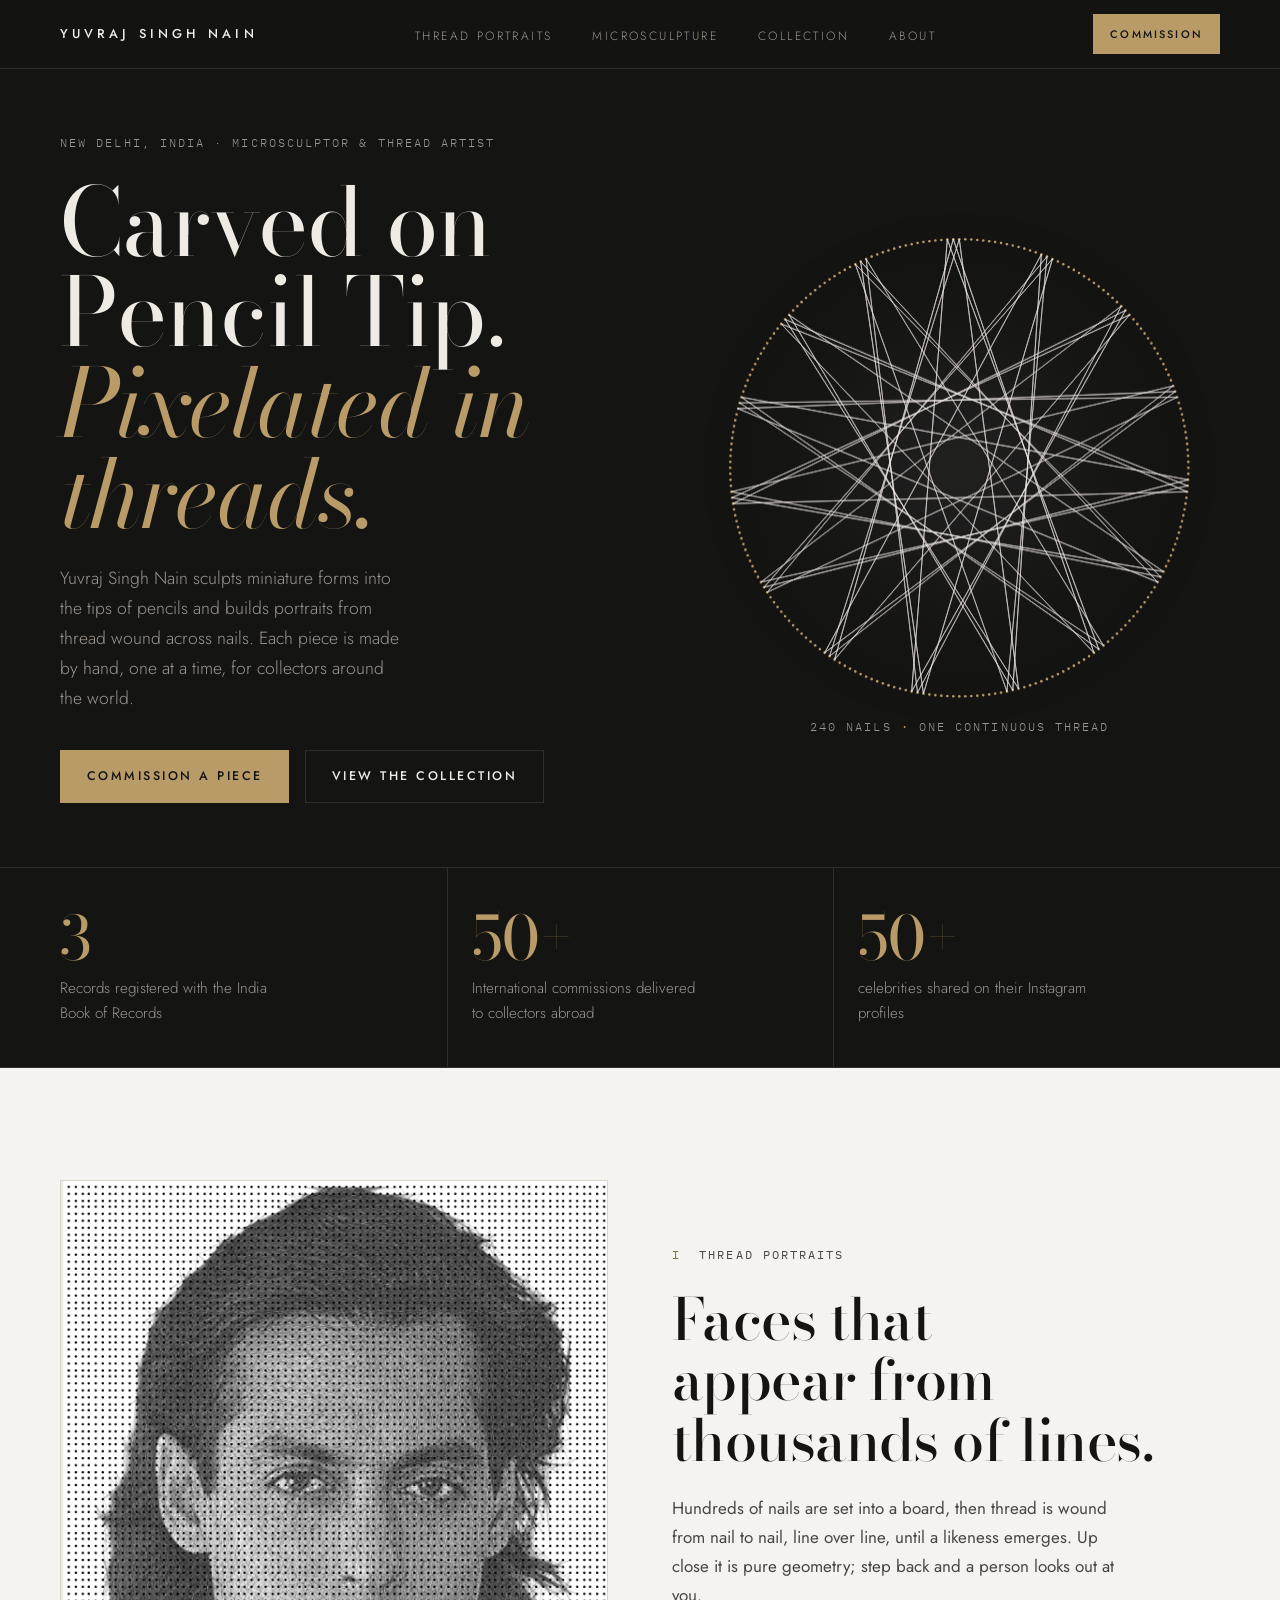
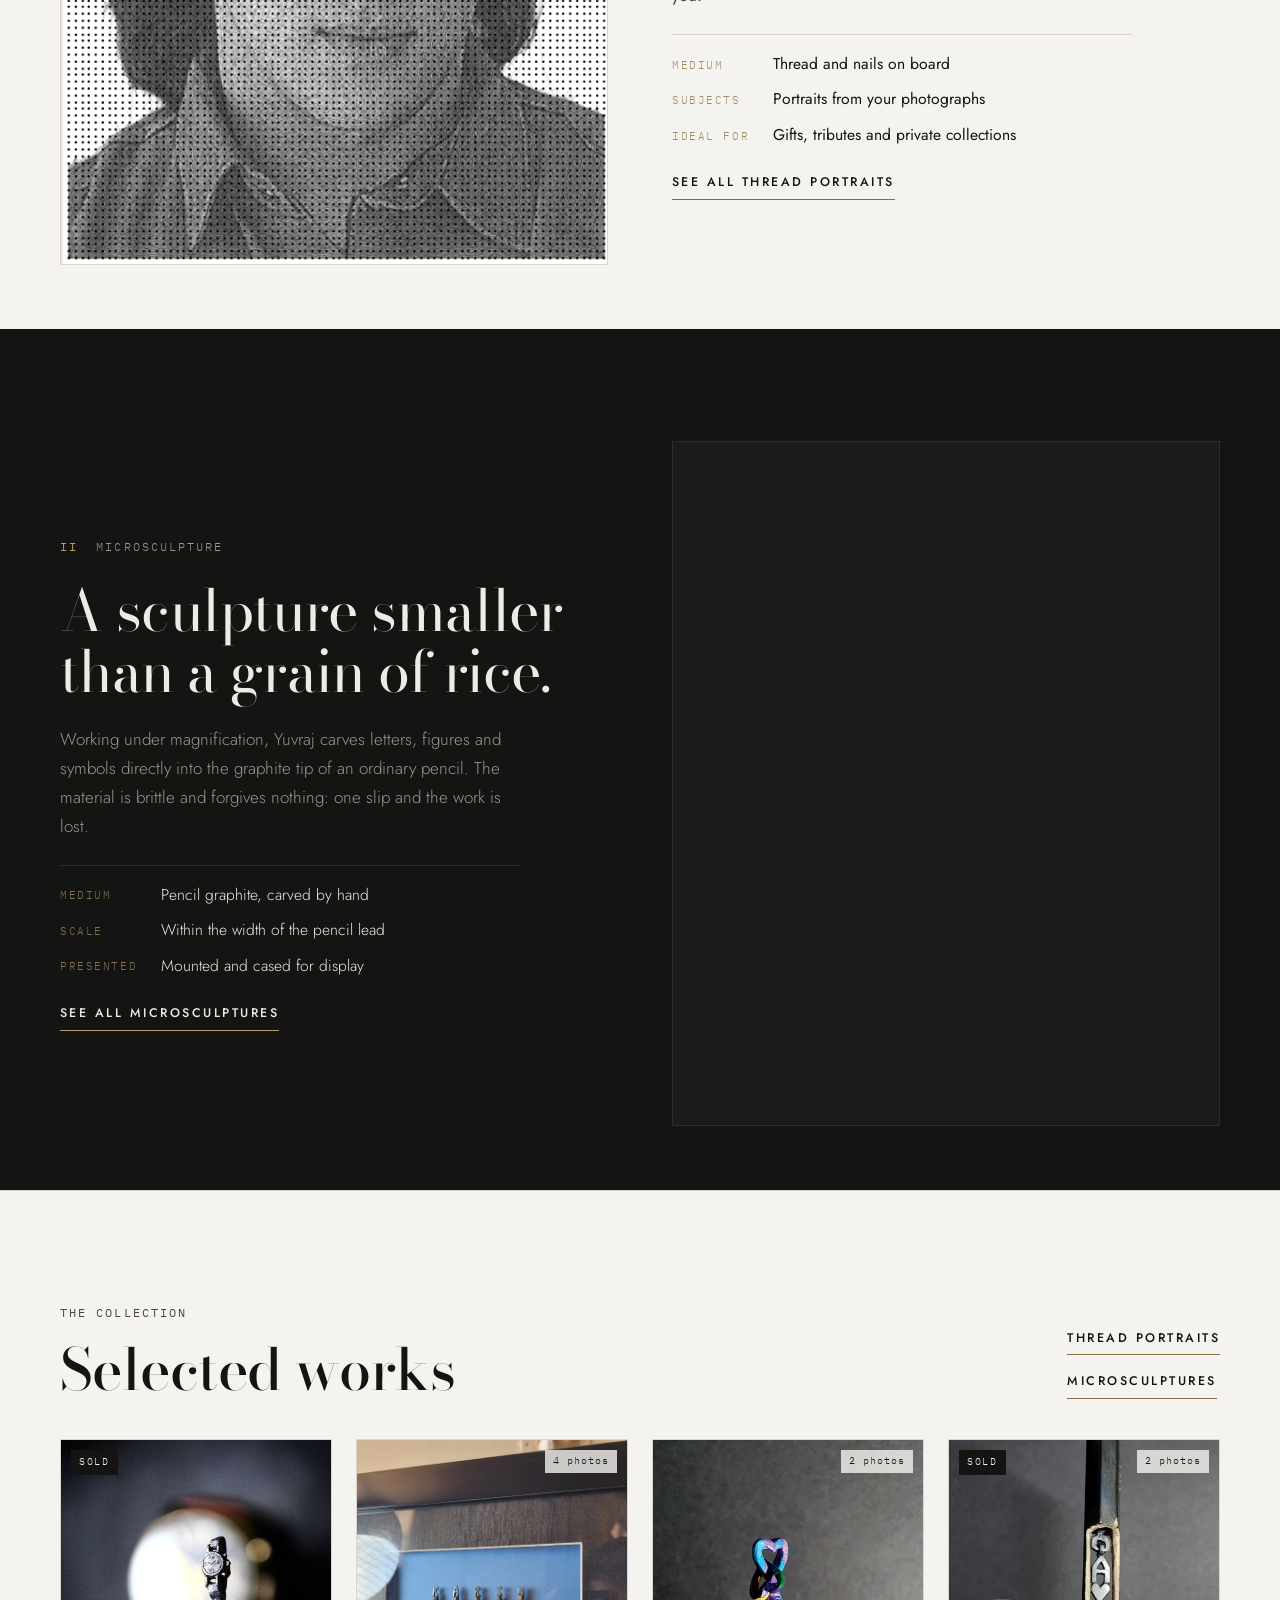
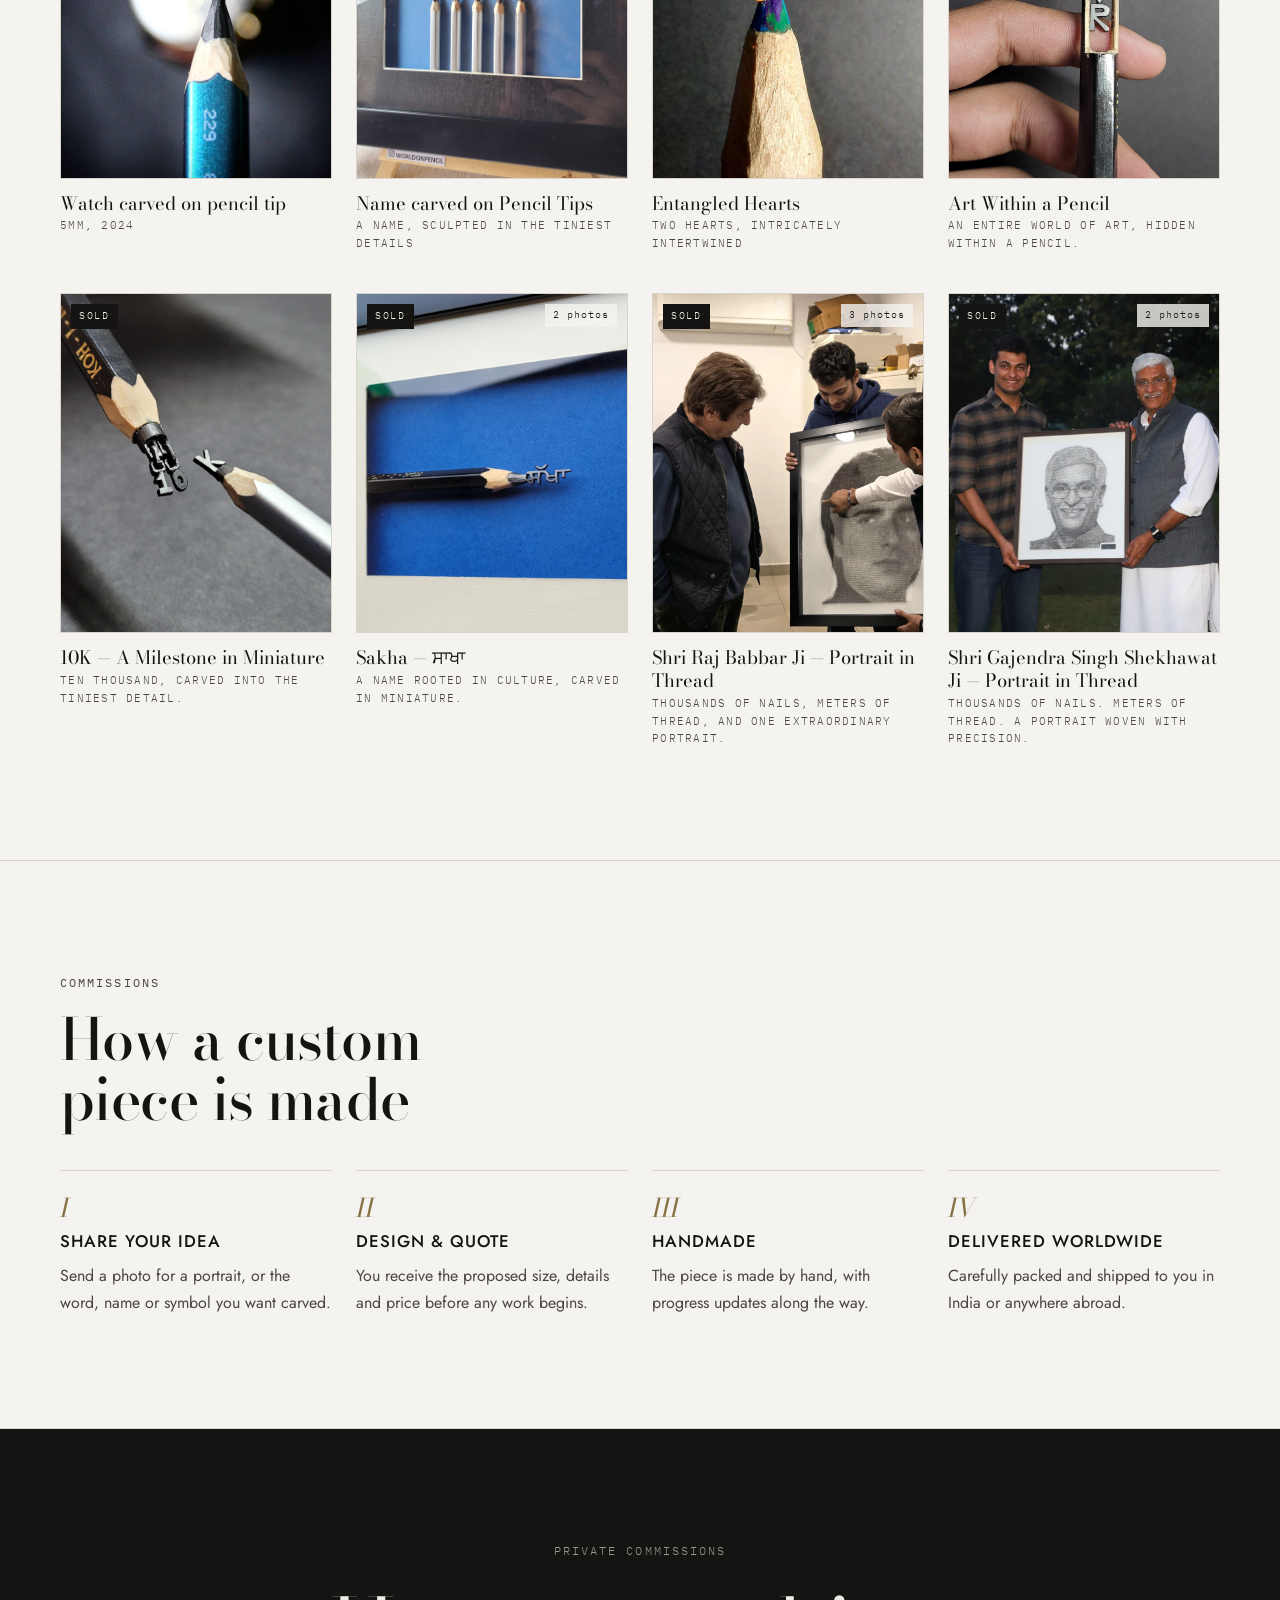
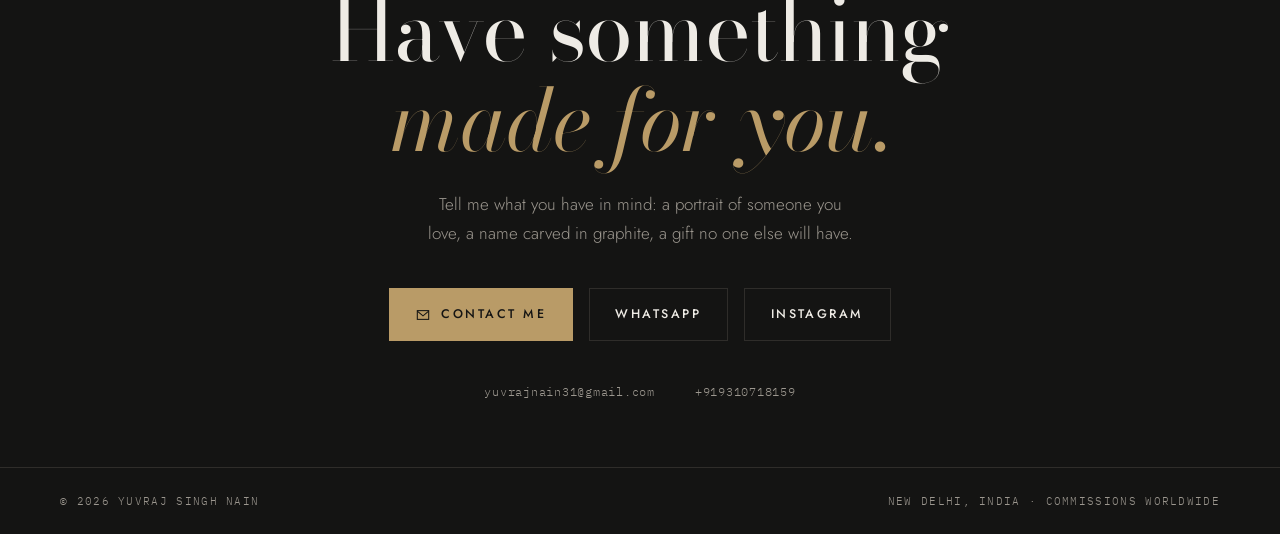
==== commit 904a1ef6: "Add files via upload" ====
--- a/index.html
+++ b/index.html
@@ -22,14 +22,15 @@
       <li><a href="thread.html">Thread portraits</a></li>
       <li><a href="microsculpture.html">Microsculpture</a></li>
       <li><a href="./#collection">Collection</a></li>
-      <li><a href="./#commission">Commissions</a></li>
+      <li><a href="about.html">About</a></li>
     </ul>
     <a class="btn" href="#contact">Commission</a>
   </div>
   <nav class="subnav" aria-label="Sections"><div class="wrap">
       <a href="thread.html">Thread portraits</a>
       <a href="microsculpture.html">Microsculpture</a>
-      <a href="./#contact">Contact</a>
+      <a href="about.html">About</a>
+      <a href="#contact">Contact</a>
   </div></nav>
 </header>
 
@@ -45,7 +46,7 @@
           <a class="btn ghost" href="#collection">View the collection</a>
         </div>
       </div>
-      <figure class="loom reveal d2">
+      <figure class="loom reveal d2" id="loom-wrap">
         <canvas id="loom" aria-label="Animated thread artwork: a single thread woven between nails around a circle"></canvas>
         <figcaption class="eyebrow">240 nails <b>·</b> one continuous thread</figcaption>
       </figure>
--- a/assets/style.css
+++ b/assets/style.css
@@ -8,6 +8,8 @@
   --brass:#B99B67;       /* antique gold */
   --brass-dim:#857150;
   --on-gold:#141413;
+  --ok:#8FB08A;          /* available */
+  --sold:#D08A7E;        /* sold */
   --display:"Bodoni Moda", "Didot", "Bodoni 72", Georgia, serif;
   --body:"Jost", "Futura", "Century Gothic", system-ui, sans-serif;
   --mono:"IBM Plex Mono", ui-monospace, "SF Mono", Menlo, monospace;
@@ -21,7 +23,7 @@
 img{max-width:100%}
 [hidden]{display:none!important}
 /* gallery-white rooms */
-.ivory{--bg:#F4F3EF;--surface:#EBE9E3;--line:#D9D5CC;--fg:#151412;--muted:#4A4640;--brass:#86703F;--brass-dim:#A08A62;--on-gold:#FAF9F6;background:var(--bg);color:var(--fg)}
+.ivory{--bg:#F4F3EF;--surface:#EBE9E3;--line:#D9D5CC;--fg:#151412;--muted:#4A4640;--brass:#86703F;--brass-dim:#A08A62;--on-gold:#FAF9F6;--ok:#3F6B3A;--sold:#9A3B2E;background:var(--bg);color:var(--fg)}
 .ivory p,.ivory dd{font-weight:400}
 .ivory h2{font-weight:500}
 body::before{content:"";position:fixed;inset:0 0 auto;height:env(safe-area-inset-top,0px);z-index:10;background:var(--bg)}
@@ -138,9 +140,10 @@
 .art-crumbs{margin-bottom:var(--s3)}
 .art-grid{display:grid;grid-template-columns:minmax(0,1.35fr) minmax(0,1fr);gap:var(--s5);align-items:start}
 .art-media{display:grid;gap:var(--s2);min-width:0}
-.art-main{position:relative;background:var(--surface);border:1px solid var(--line);display:grid;place-items:center;min-height:320px;max-height:82vh;aspect-ratio:4/5;overflow:hidden;cursor:zoom-in;padding:0;width:100%}
-.art-main img{width:100%;height:100%;object-fit:contain;display:block}
-.art-main canvas{width:100%;height:100%;display:block}
+/* the frame keeps a fixed shape; the photo is fitted inside it whole, never cropped */
+.art-main{position:relative;display:block;background:var(--surface);border:1px solid var(--line);width:min(100%, calc(82vh * 0.8));aspect-ratio:4/5;overflow:hidden;cursor:zoom-in;padding:0}
+.art-main img,.art-main canvas{position:absolute;inset:0;width:100%;height:100%;object-fit:contain;display:block}
+.art-main .arrow{z-index:1}
 .art-main .arrow{position:absolute;top:50%;transform:translateY(-50%);width:44px;height:44px;display:grid;place-items:center;background:color-mix(in srgb,var(--bg) 75%,transparent);color:var(--fg);border:1px solid var(--line);cursor:pointer;font-size:1.1rem;font-family:var(--body)}
 .art-main .arrow.prev{left:.75rem}.art-main .arrow.next{right:.75rem}
 .art-main .arrow:hover{color:var(--brass);border-color:var(--brass)}
@@ -152,6 +155,13 @@
 .art-info{position:sticky;top:calc(env(safe-area-inset-top,0px) + 96px);display:grid;gap:var(--s3);min-width:0}
 .art-info h1{font-size:clamp(2.4rem,4.6vw,4rem);line-height:1.02;overflow-wrap:anywhere}
 .art-info .caption{color:var(--muted);font-size:1.05rem}
+.buy{display:flex;flex-wrap:wrap;align-items:center;gap:var(--s1) var(--s3)}
+.price{font-family:var(--display);font-size:clamp(1.7rem,3vw,2.2rem);line-height:1;font-variant-numeric:lining-nums}
+.status{display:inline-flex;align-items:center;gap:.55rem;font-family:var(--mono);font-size:.7rem;letter-spacing:.16em;text-transform:uppercase;padding:.4rem .75rem;border:1px solid currentColor}
+.status::before{content:"";width:7px;height:7px;border-radius:50%;background:currentColor}
+.status.available{color:var(--ok)}
+.status.sold{color:var(--sold)}
+.sold-tag{position:absolute;top:.6rem;left:.6rem;font-family:var(--mono);font-size:.62rem;letter-spacing:.14em;text-transform:uppercase;padding:.25rem .55rem;background:var(--fg);color:var(--bg)}
 .art-info .desc{color:var(--muted);max-width:52ch;white-space:pre-line}
 .art-info .spec{max-width:none}
 .art-pager{display:flex;justify-content:space-between;gap:var(--s2);padding-top:var(--s3);border-top:1px solid var(--line)}
@@ -159,7 +169,7 @@
 .art-pager a:last-child{text-align:right;margin-left:auto}
 .art-pager .t{font-family:var(--display);font-size:1.05rem;overflow-wrap:anywhere}
 .art-pager a:hover .t{color:var(--brass)}
-@media (max-width:900px){.art-grid{grid-template-columns:1fr;gap:var(--s4)}.art-info{position:static}.art-main{max-height:none}}
+@media (max-width:900px){.art-grid{grid-template-columns:1fr;gap:var(--s4)}.art-info{position:static}.art-main{width:100%}}
 .missing{padding-block:var(--s6);display:grid;gap:var(--s3);justify-items:start}
 
 /* zoom */
@@ -196,3 +206,8 @@
 .reveal.d2{animation-delay:.12s}.reveal.d3{animation-delay:.24s}.reveal.d4{animation-delay:.36s}
 @keyframes rise{from{transform:translateY(14px);opacity:.001}to{transform:none;opacity:1}}
 @media (prefers-reduced-motion:reduce){.reveal{animation:none}.work canvas,.work img{transition:none}}
+
+/* looping videos */
+.loom.has-video{aspect-ratio:4/5;max-width:520px;margin-inline:auto;background:var(--surface);border:1px solid var(--line);overflow:hidden}
+.loom.has-video figcaption{display:none}
+.loom video,.plate video{width:100%;height:100%;display:block;object-fit:cover}
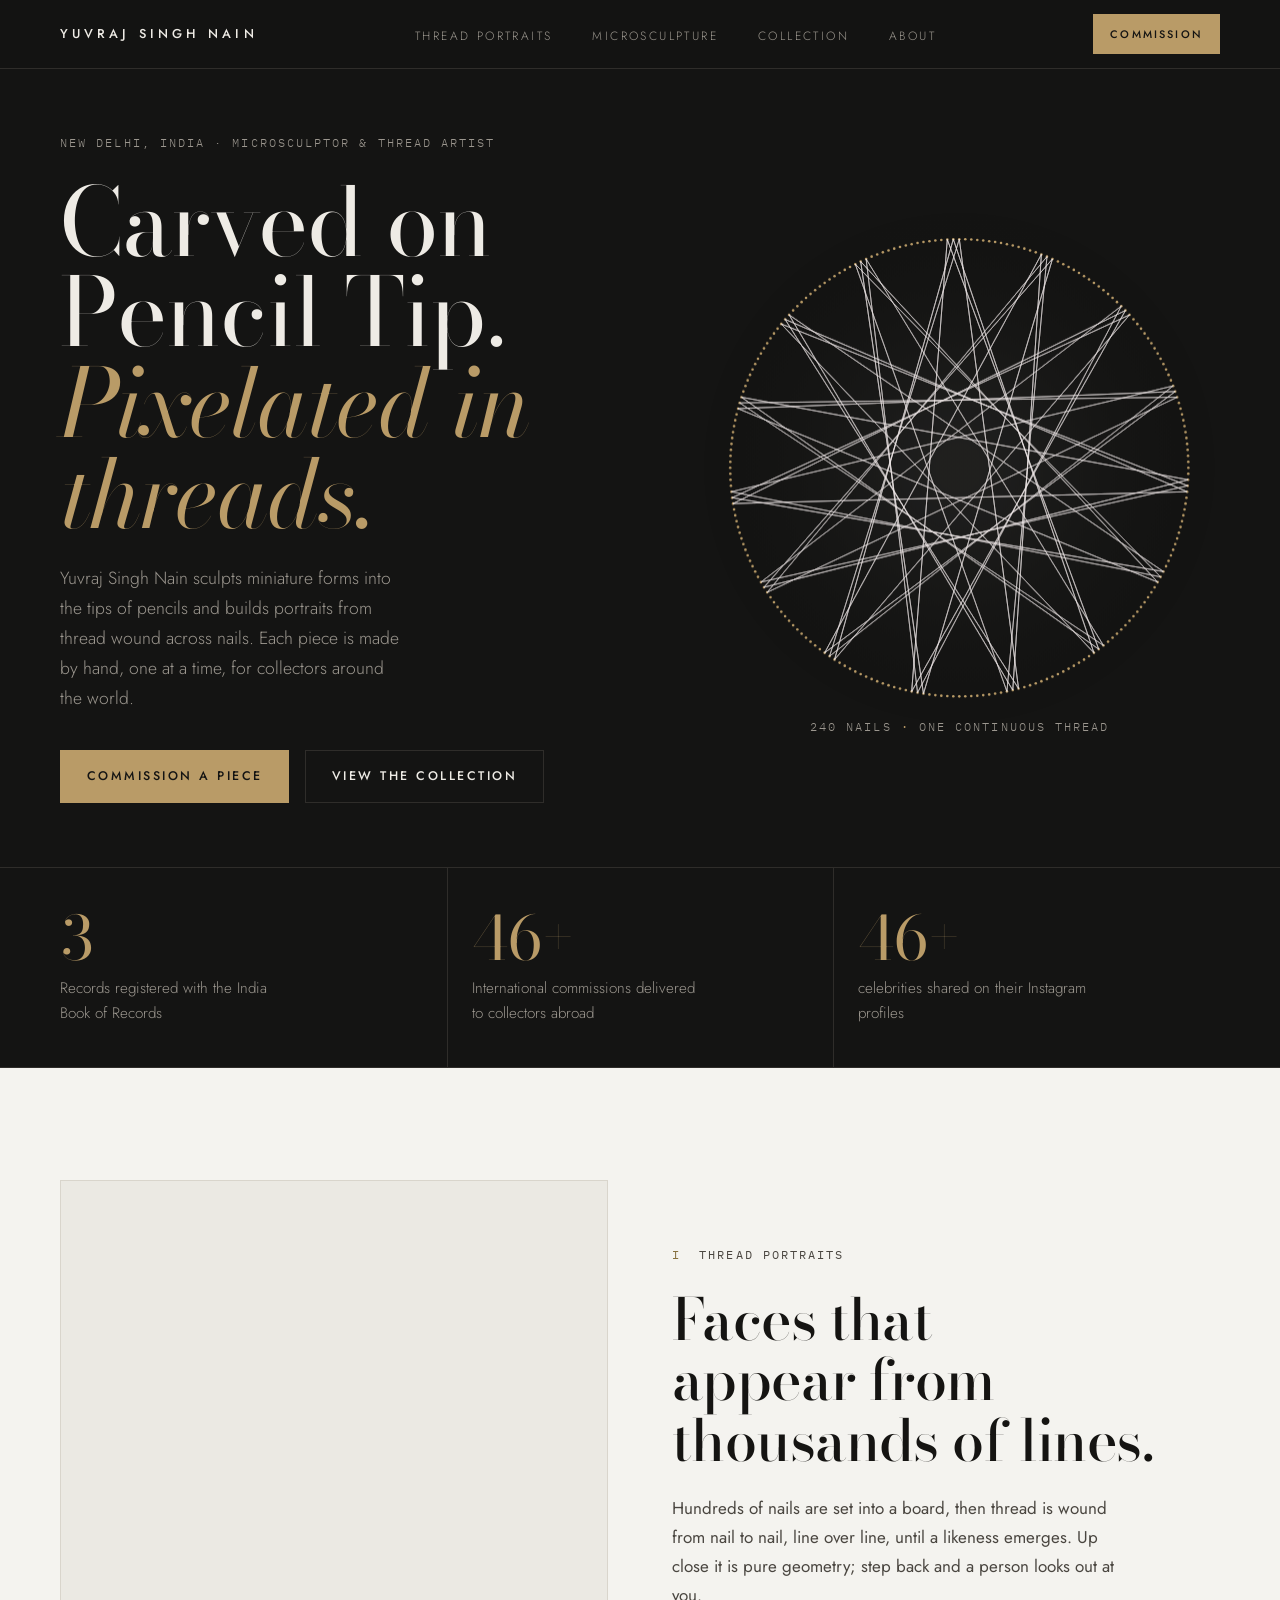
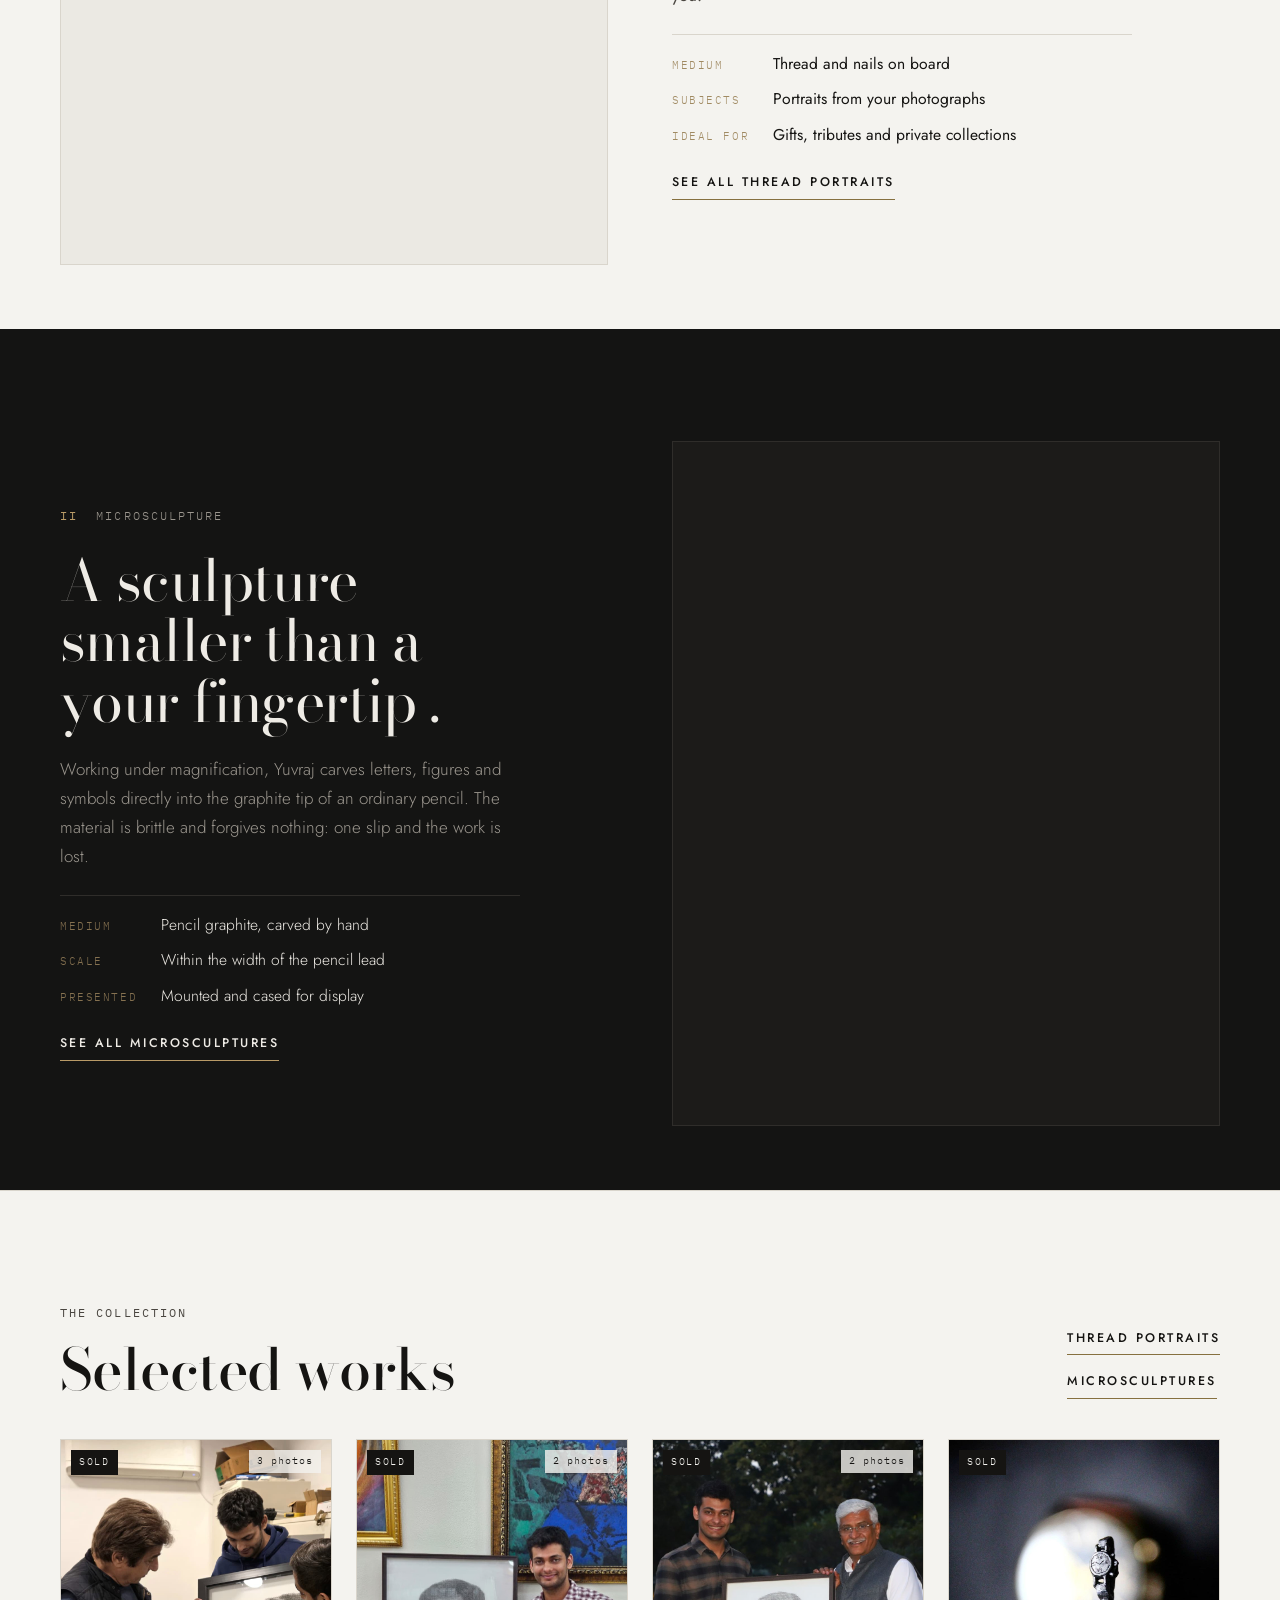
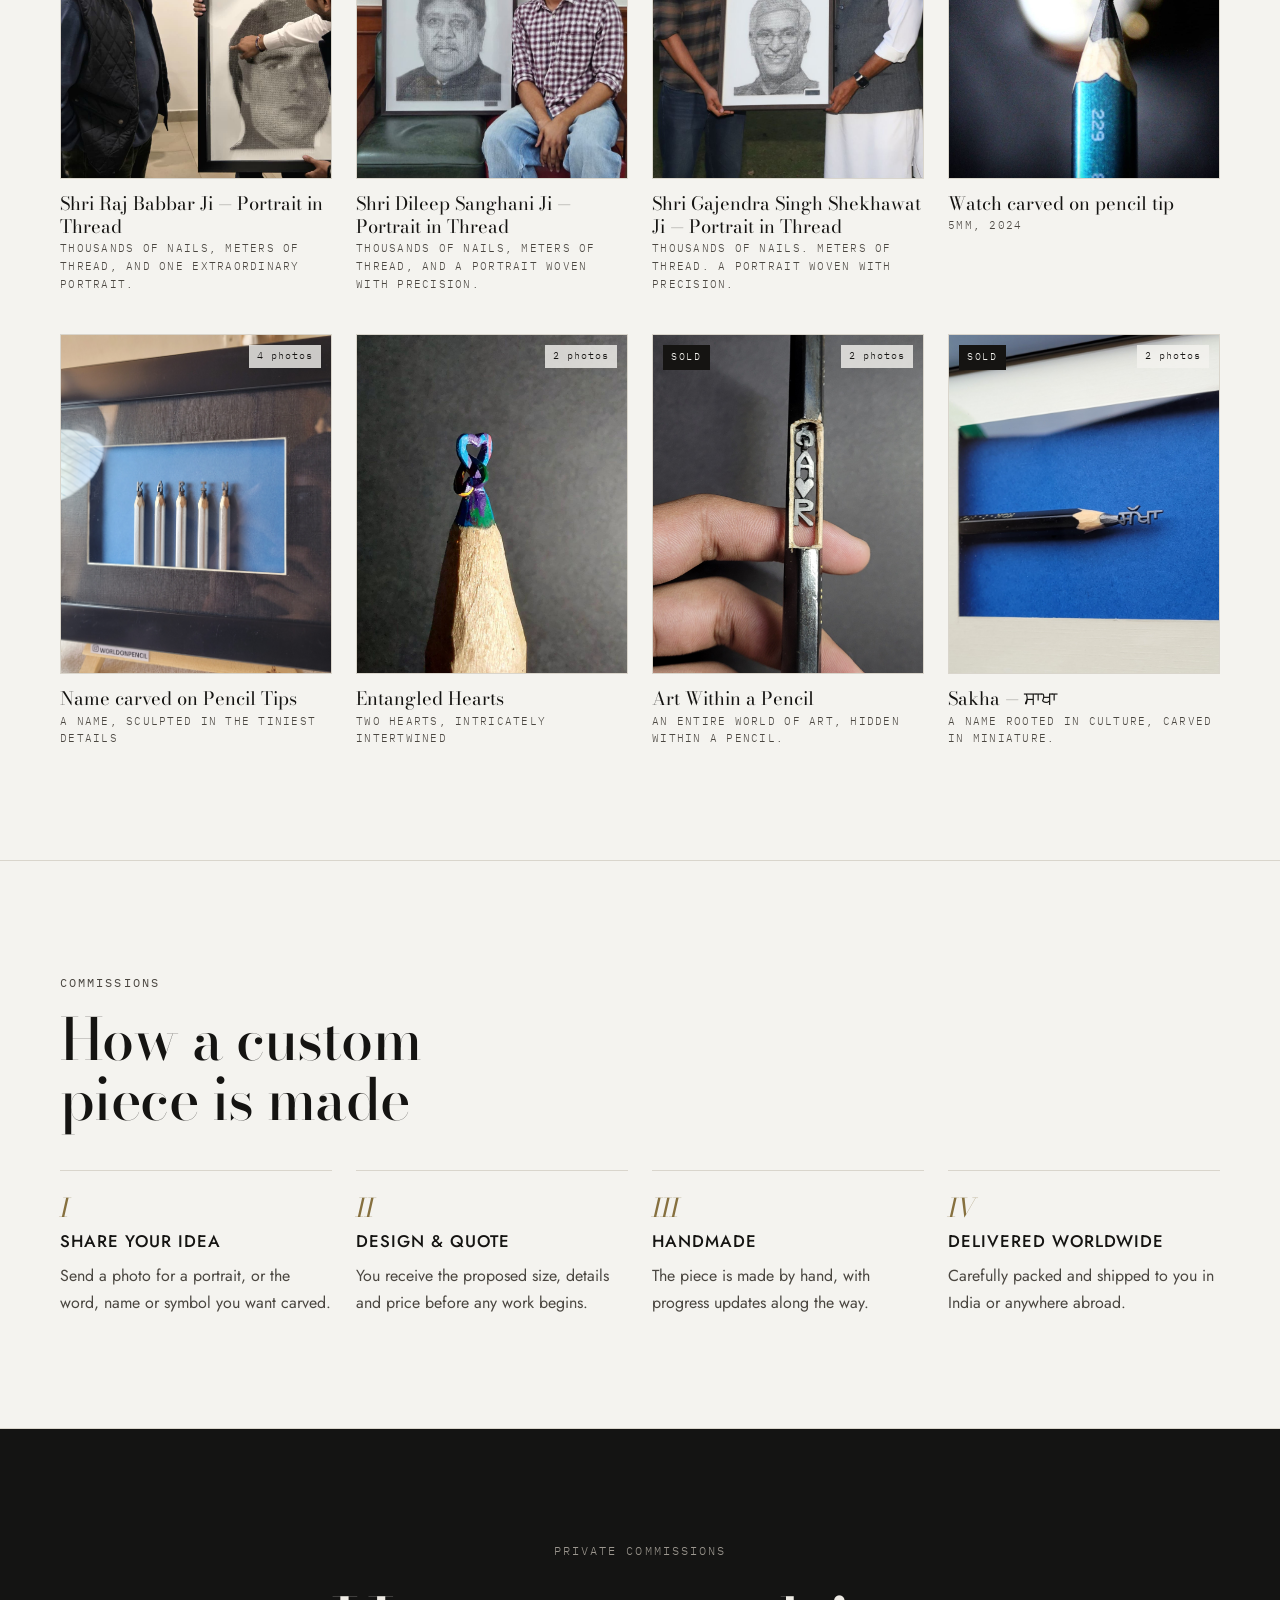
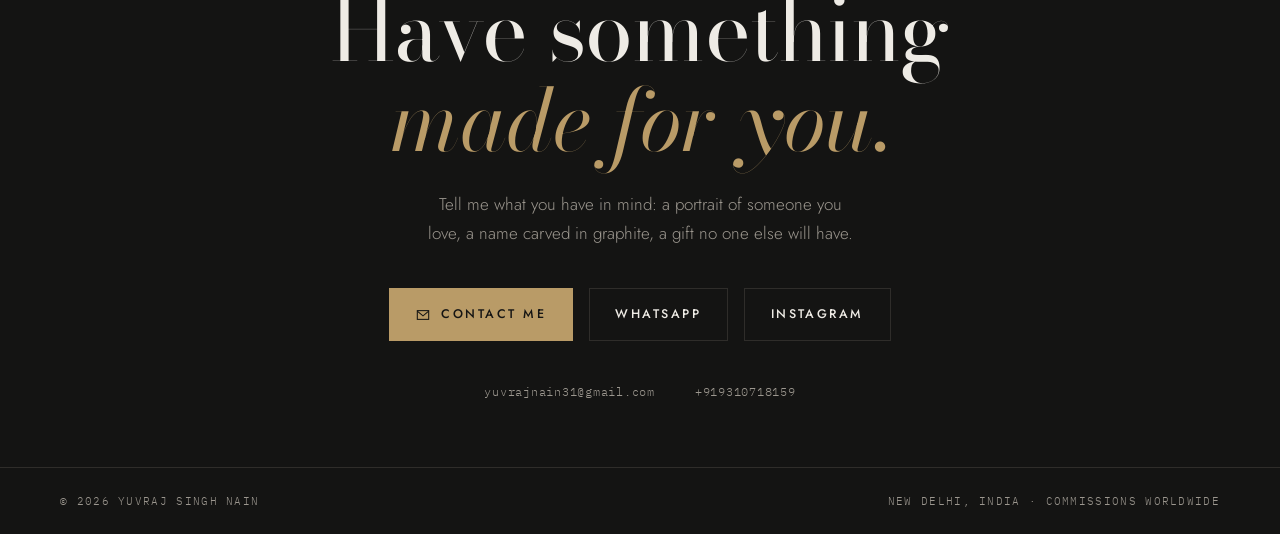
==== commit 5e0840f2: "Add files via upload" ====
--- a/index.html
+++ b/index.html
@@ -35,7 +35,8 @@
 </header>
 
 <main id="top">
-  <section class="hero">
+  <section class="hero" id="hero">
+    <div class="hero-bg" id="hero-bg" aria-hidden="true"></div>
     <div class="wrap">
       <div class="hero-copy">
         <p class="eyebrow reveal" data-k="tagline"></p>
--- a/assets/style.css
+++ b/assets/style.css
@@ -211,3 +211,43 @@
 .loom.has-video{aspect-ratio:4/5;max-width:520px;margin-inline:auto;background:var(--surface);border:1px solid var(--line);overflow:hidden}
 .loom.has-video figcaption{display:none}
 .loom video,.plate video{width:100%;height:100%;display:block;object-fit:cover}
+
+/* about page */
+.about-head{padding-block:var(--s5) var(--s6);border-bottom:1px solid var(--line)}
+.about-head .wrap{display:grid;grid-template-columns:minmax(0,1.15fr) minmax(0,.85fr);gap:var(--s5);align-items:start}
+.about-copy{display:grid;gap:var(--s3);min-width:0}
+.about-head h1{font-size:clamp(3rem,7.6vw,6.4rem);line-height:.95}
+.about-head h1 span{display:block}
+.about-head h1 em{font-style:italic;color:var(--brass)}
+.bio{display:grid;gap:var(--s2);max-width:58ch}
+.bio p{color:var(--muted);font-size:1.08rem;line-height:1.8}
+.bio p:first-child{color:var(--fg);font-size:1.2rem}
+.about-photo{position:sticky;top:calc(env(safe-area-inset-top,0px) + 96px)}
+@media (max-width:860px){.about-head .wrap{grid-template-columns:1fr;gap:var(--s4)}.about-photo{position:static;order:-1;max-width:460px}}
+.journey,.featured{padding-block:var(--s6) var(--s5);border-bottom:1px solid var(--line)}
+.journey h2{margin-block:var(--s2) var(--s4)}
+.timeline{list-style:none;margin:0;padding:0;display:grid;max-width:900px}
+.timeline li{display:grid;grid-template-columns:7rem 1fr;gap:var(--s3);padding-block:var(--s3);border-top:1px solid var(--line)}
+.timeline .yr{font-family:var(--display);font-size:1.6rem;line-height:1.2;color:var(--brass);font-variant-numeric:lining-nums}
+.timeline p{font-size:1.02rem;padding-top:.3rem}
+@media (max-width:520px){.timeline li{grid-template-columns:1fr;gap:.3rem}}
+.featured .wrap{display:grid;gap:var(--s3)}
+.featured-list{list-style:none;margin:0;padding:0;display:flex;flex-wrap:wrap;gap:var(--s2) var(--s5)}
+.featured-list li{font-family:var(--display);font-style:italic;font-size:clamp(1.4rem,2.6vw,2rem)}
+
+/* home banner photo */
+.hero{position:relative;overflow:hidden;isolation:isolate}
+.hero-bg{position:absolute;inset:0;z-index:-1;display:none}
+.hero.has-bg .hero-bg{display:block}
+.hero-bg img{width:100%;height:100%;object-fit:cover;object-position:center 55%;display:block;filter:grayscale(1) contrast(1.05)}
+.hero-bg::after{content:"";position:absolute;inset:0;background:
+  linear-gradient(90deg, rgba(20,20,19,.92) 0%, rgba(20,20,19,.78) 38%, rgba(20,20,19,.45) 70%, rgba(20,20,19,.35) 100%),
+  linear-gradient(0deg, rgba(20,20,19,.85) 0%, rgba(20,20,19,0) 35%)}
+.hero.has-bg{padding-block:var(--s6)}
+.hero.has-bg .lede{color:#CFCAC1}
+.hero.no-side .wrap{grid-template-columns:minmax(0,1fr)}
+.hero.no-side .hero-copy{max-width:780px}
+@media (max-width:860px){
+  .hero-bg::after{background:linear-gradient(180deg, rgba(20,20,19,.55) 0%, rgba(20,20,19,.82) 55%, rgba(20,20,19,.95) 100%)}
+  .hero.has-bg{padding-block:var(--s5)}
+}
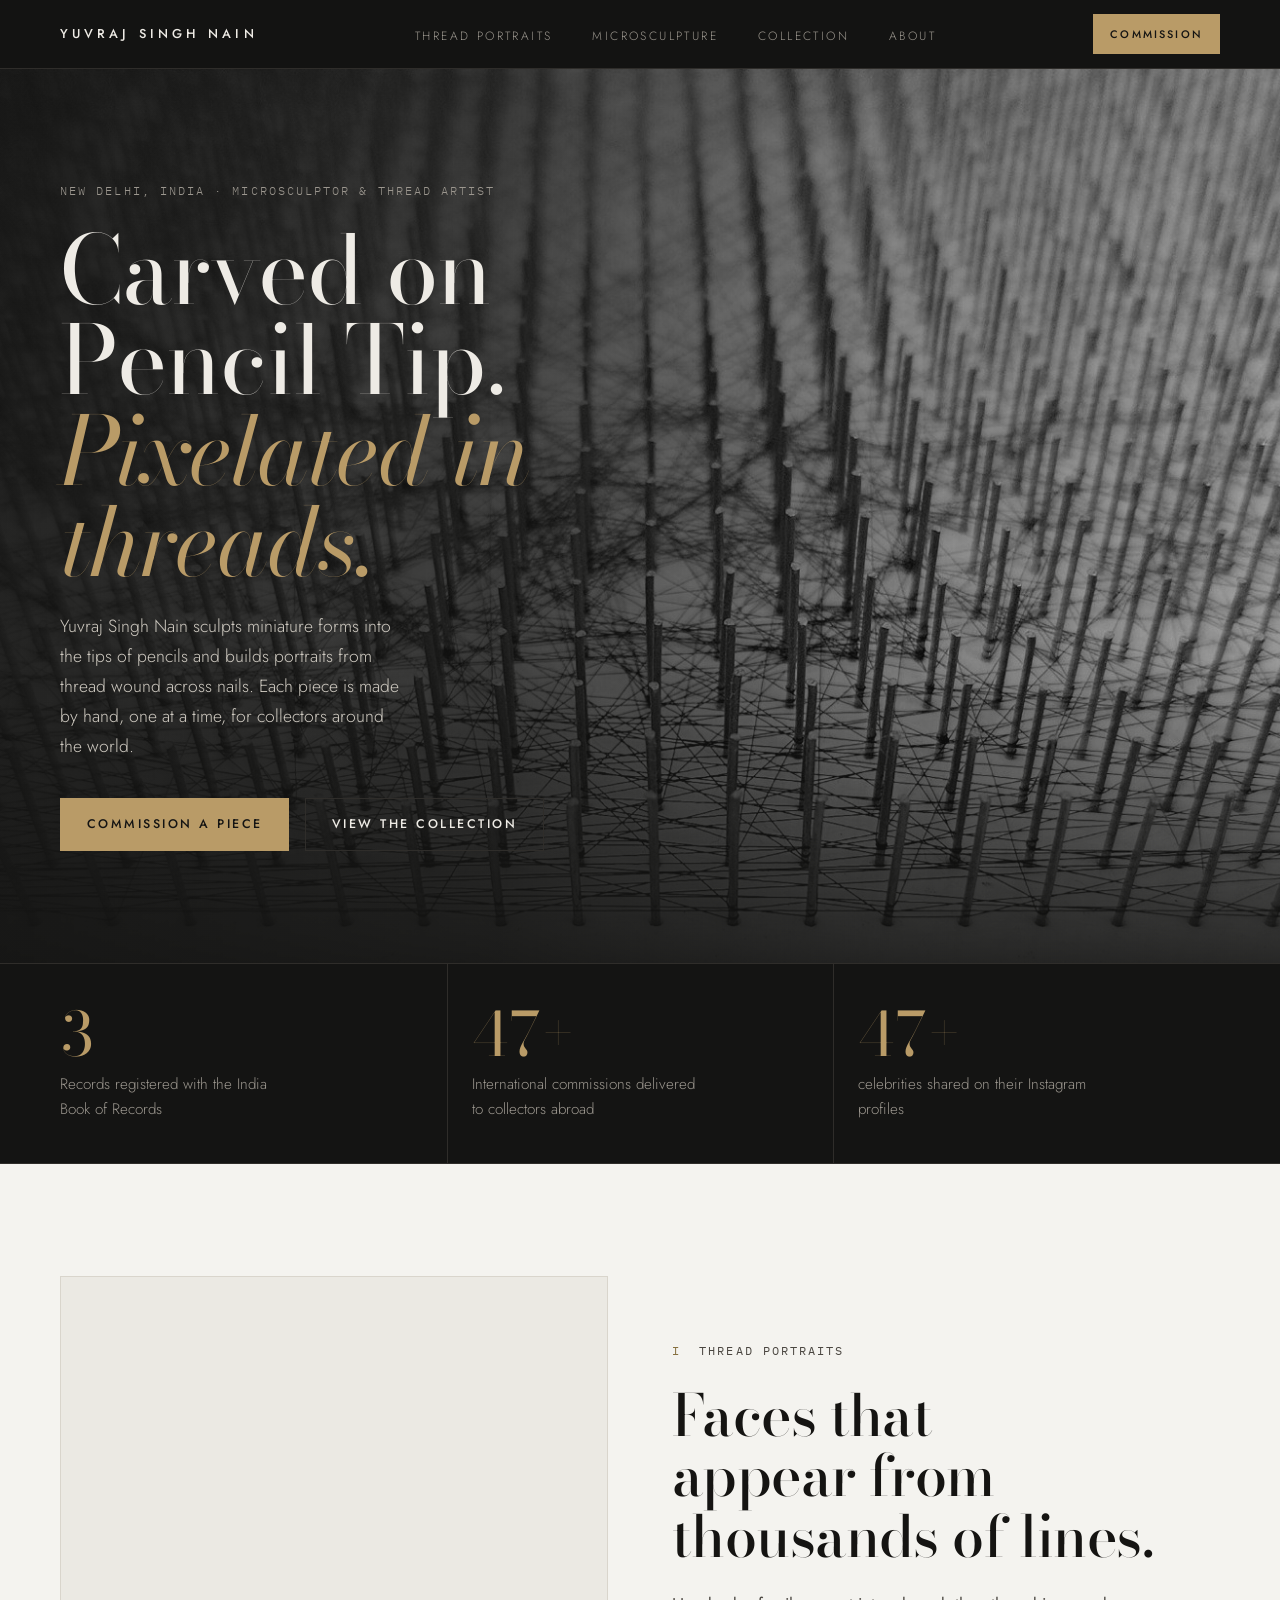
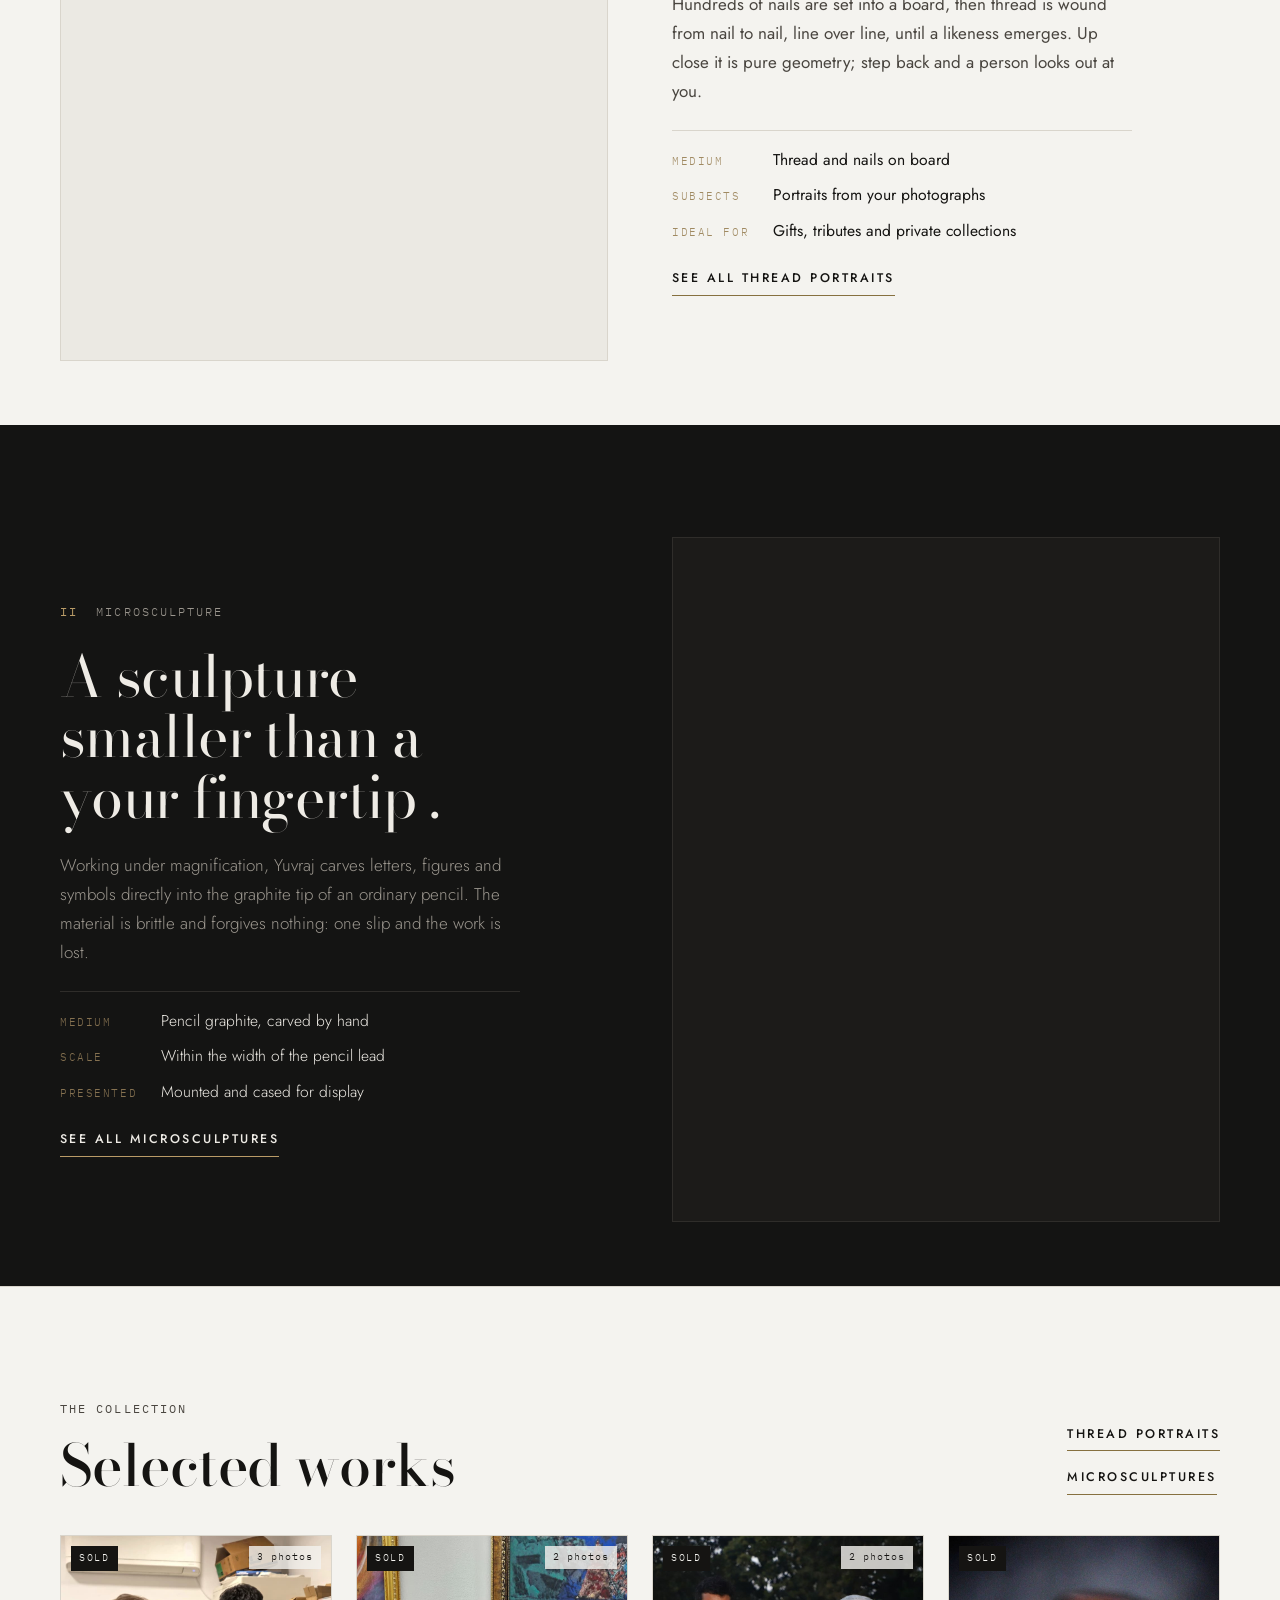
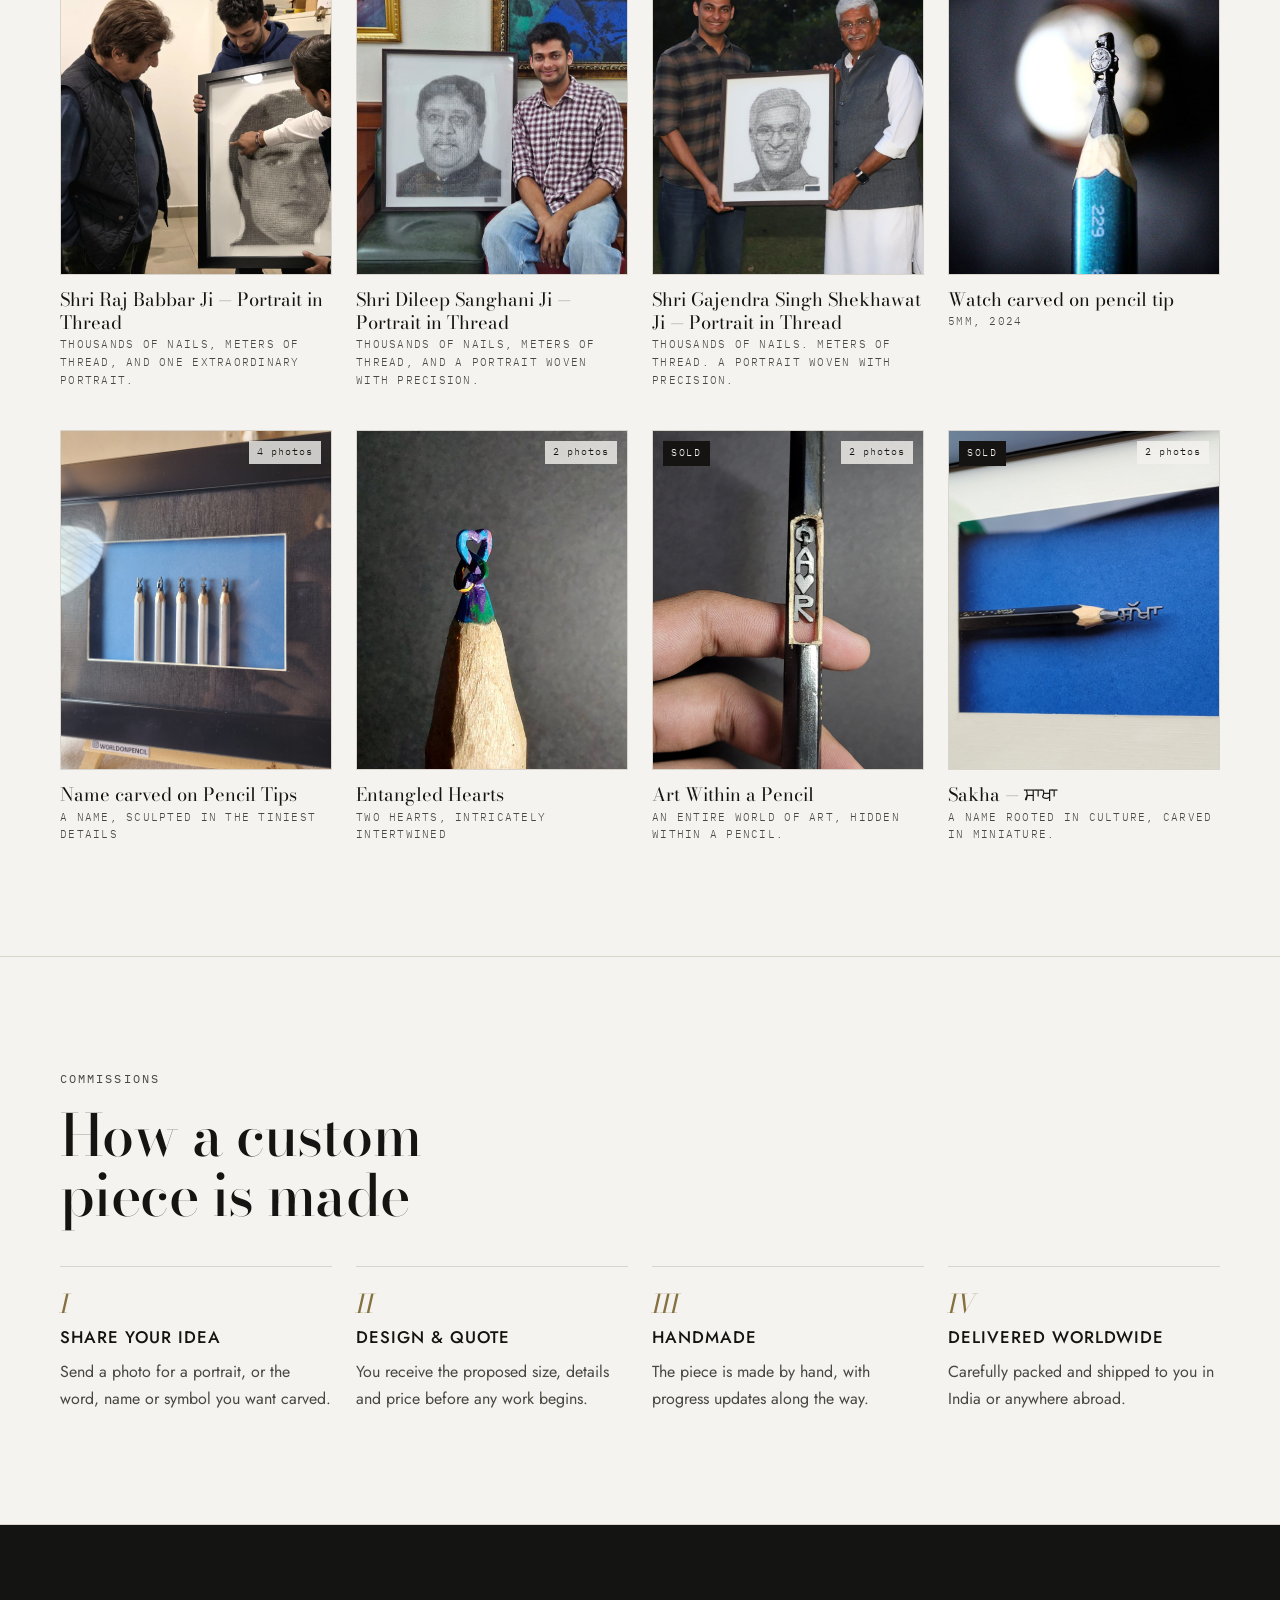
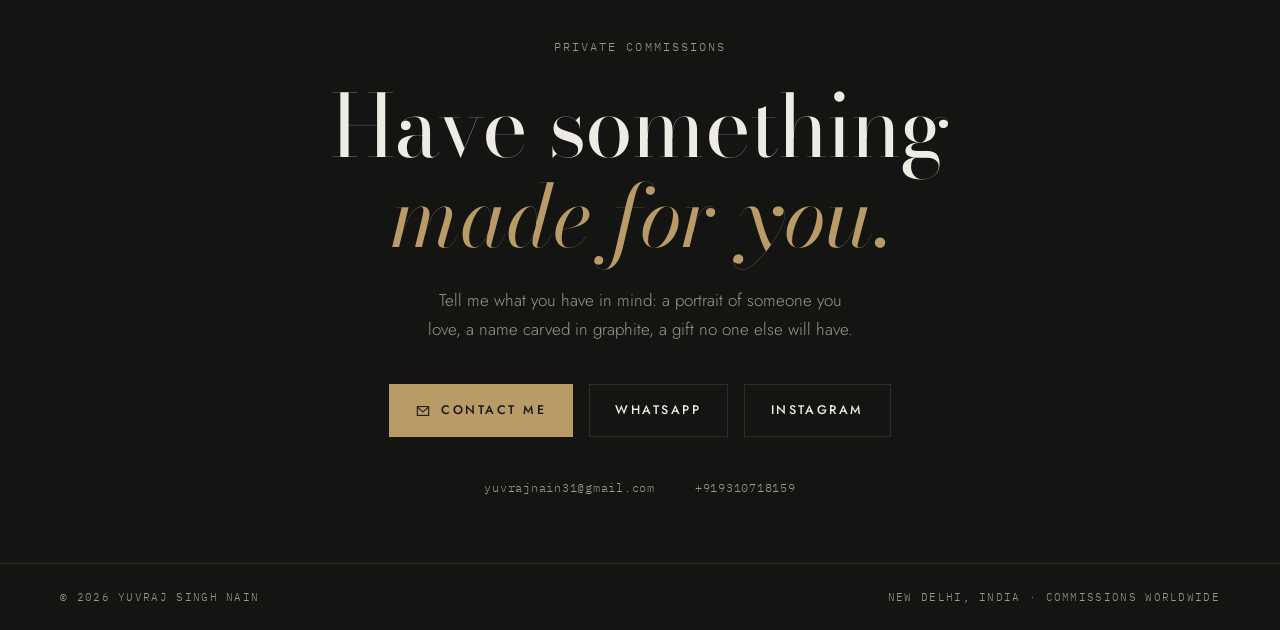
==== commit 16748ed1: "Add files via upload" ====
--- a/index.html
+++ b/index.html
@@ -27,7 +27,7 @@
     <a class="btn" href="#contact">Commission</a>
   </div>
   <nav class="subnav" aria-label="Sections"><div class="wrap">
-      <a href="thread.html">Thread portraits</a>
+      <a href="thread.html">Thread art</a>
       <a href="microsculpture.html">Microsculpture</a>
       <a href="about.html">About</a>
       <a href="#contact">Contact</a>
